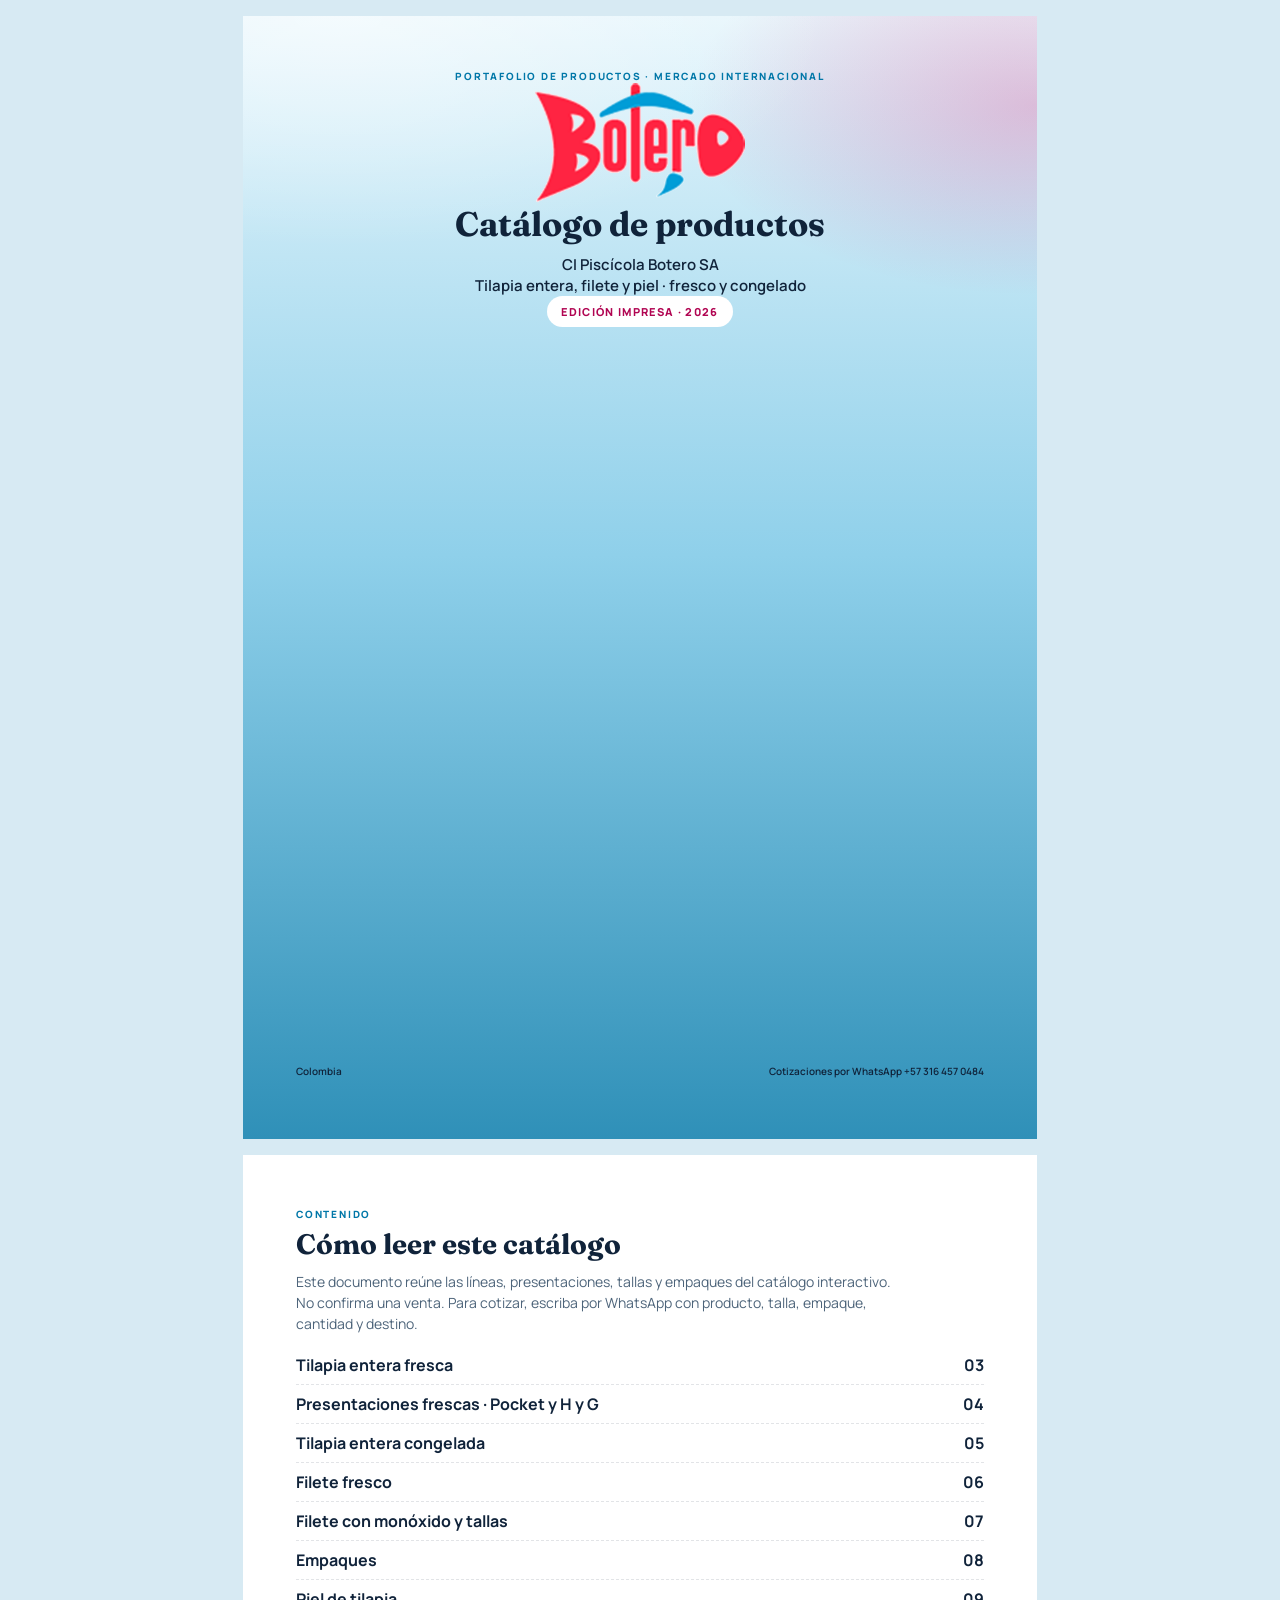
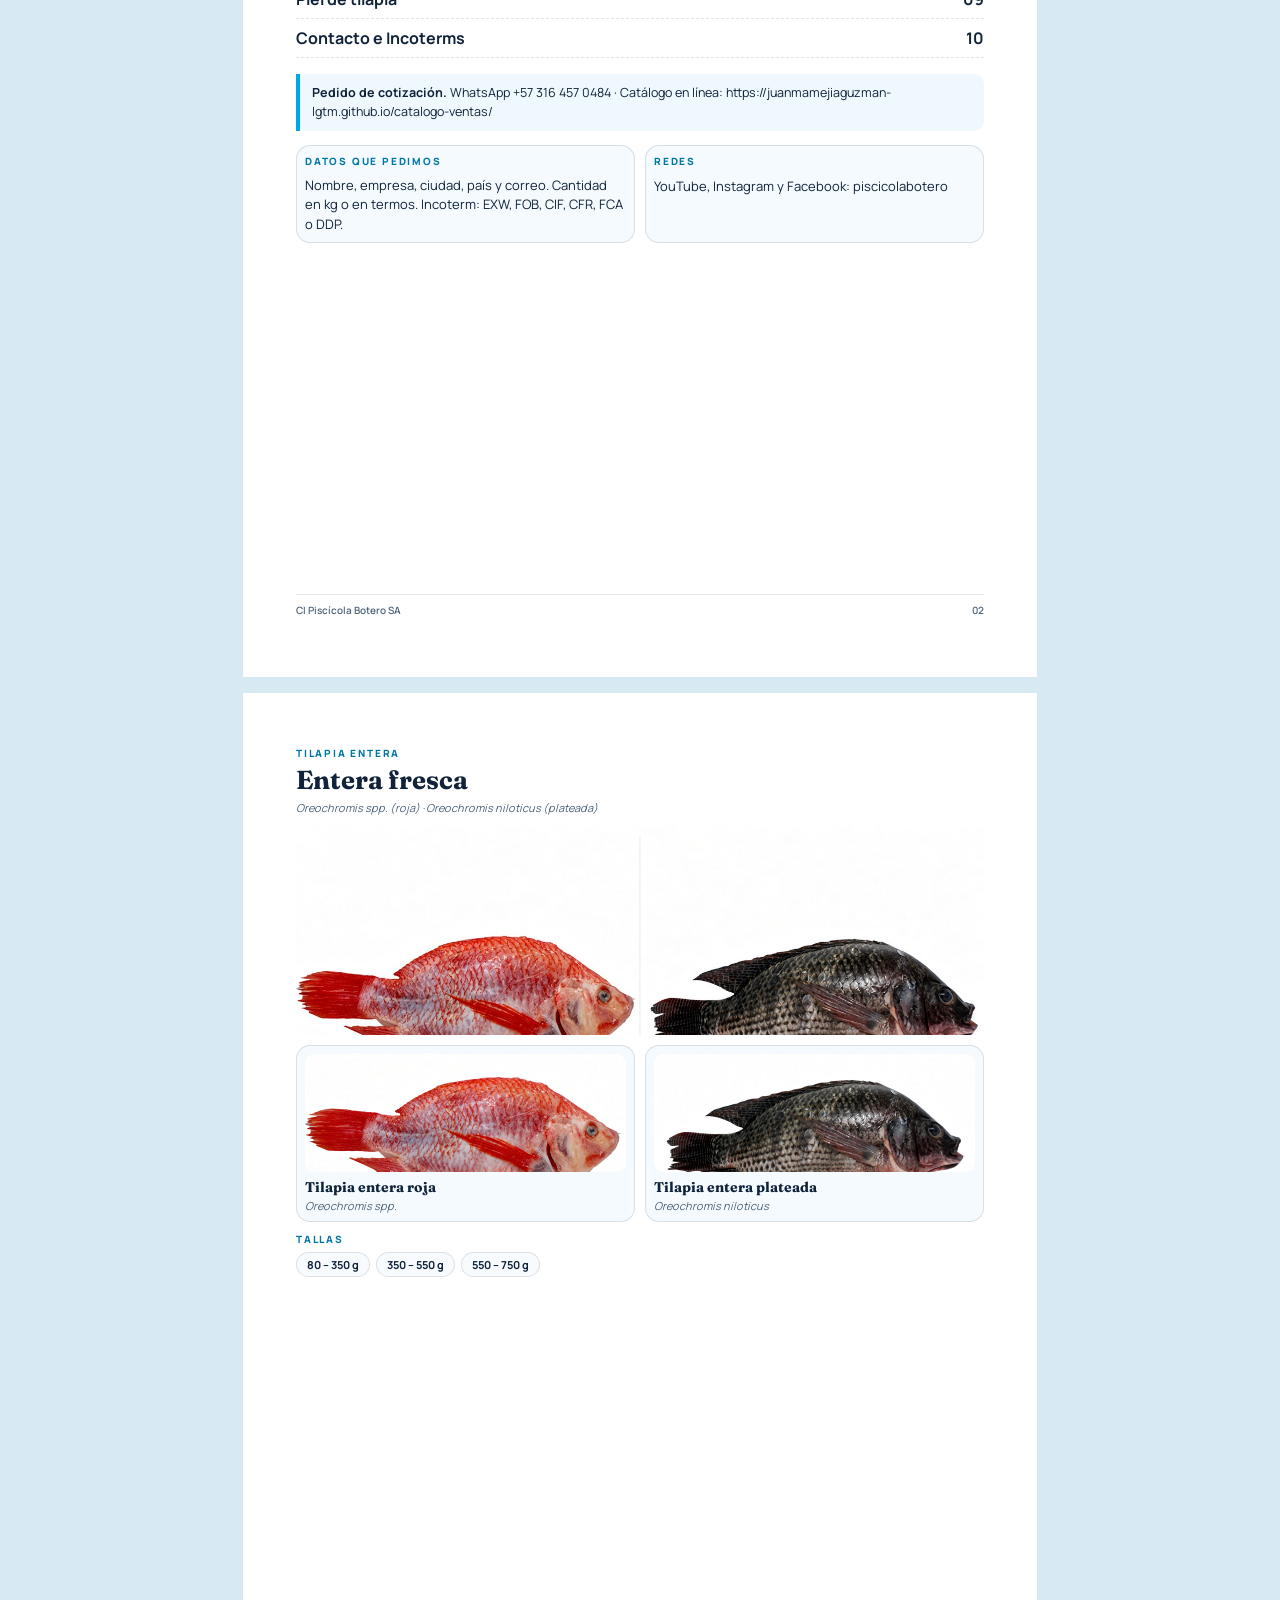
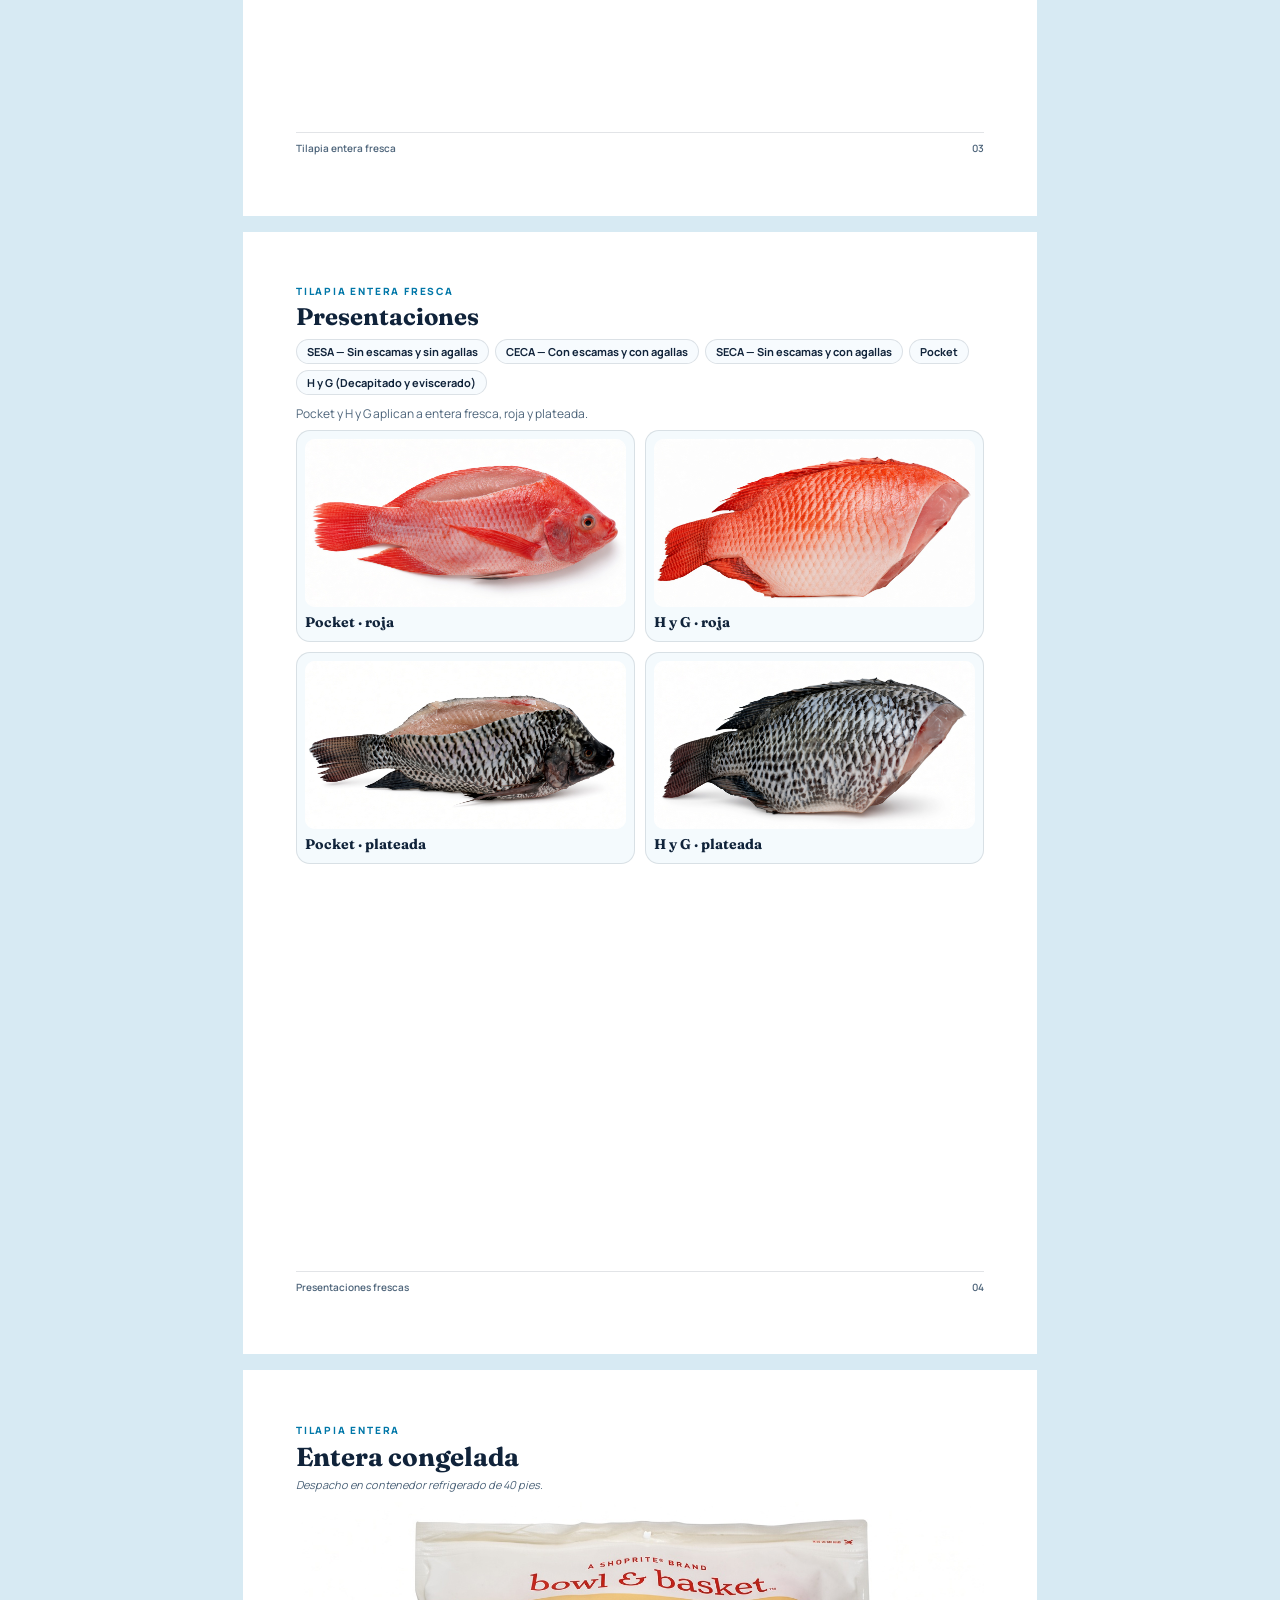
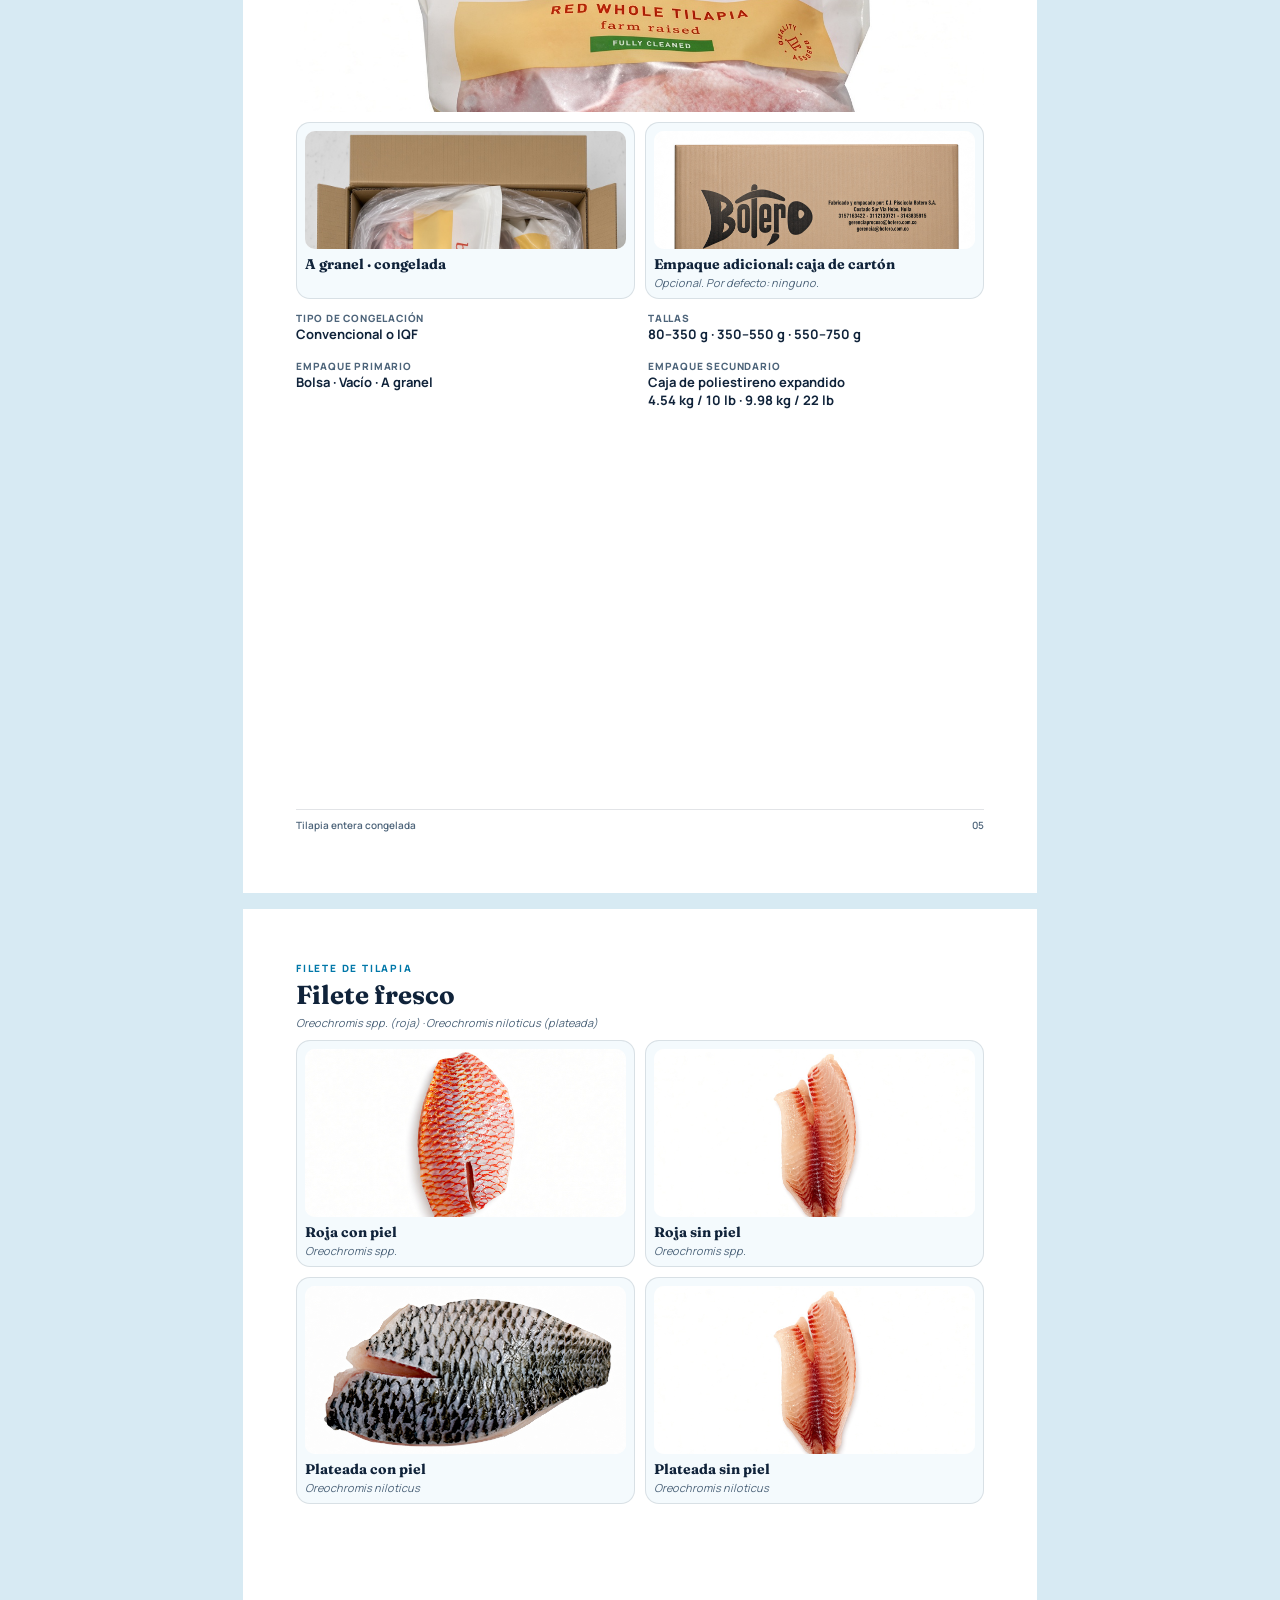
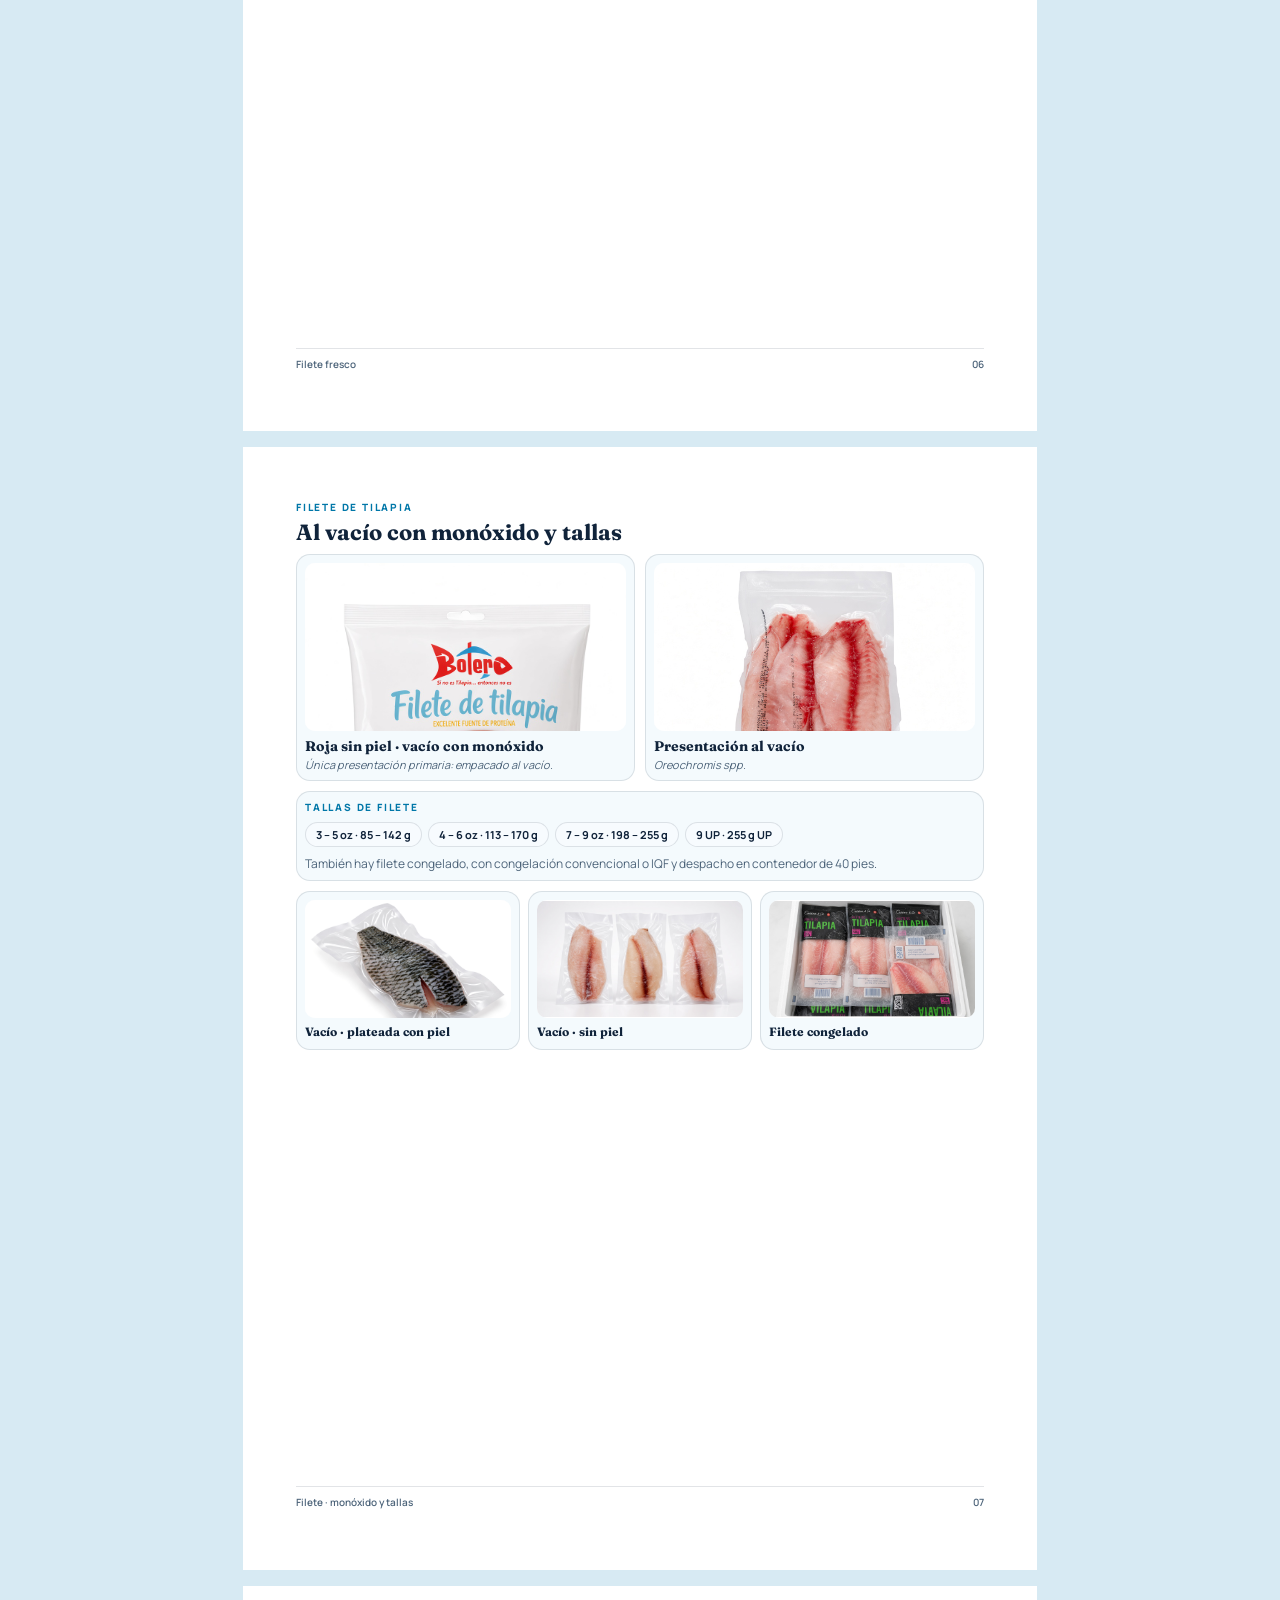
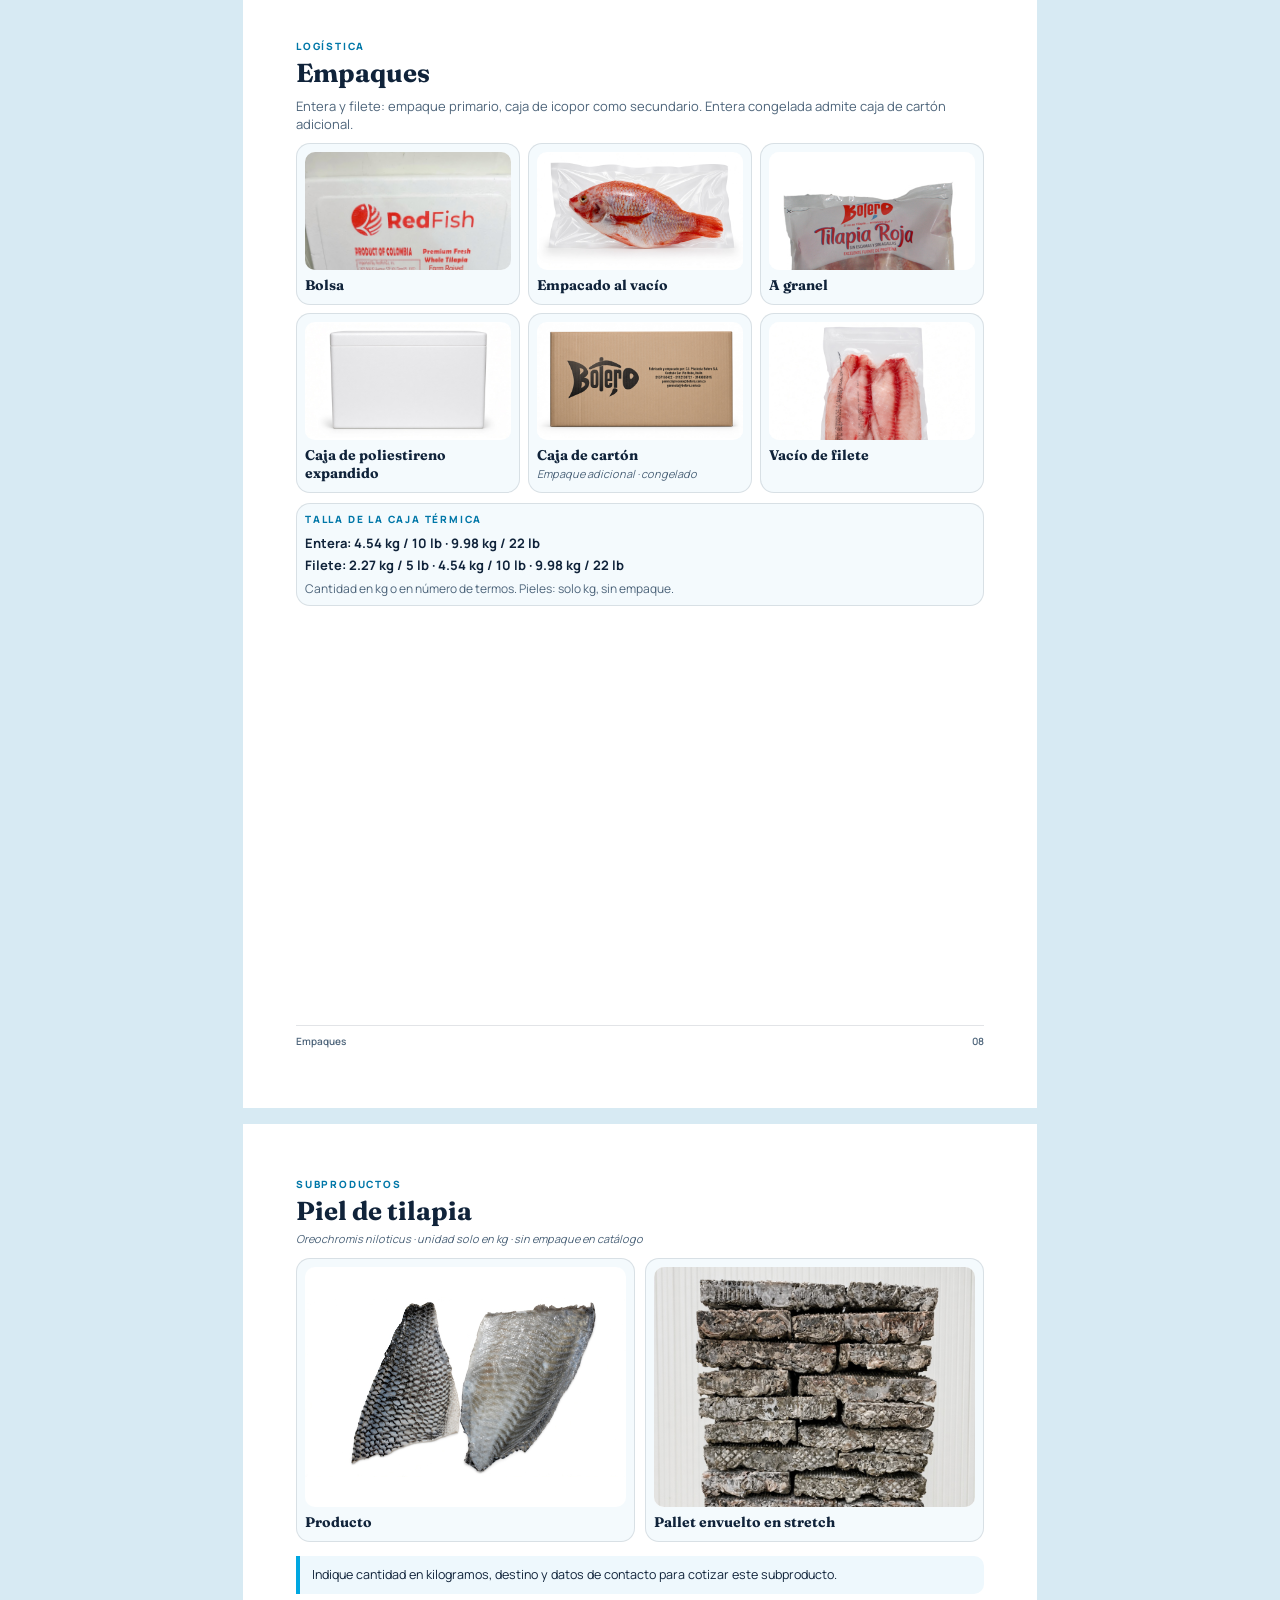
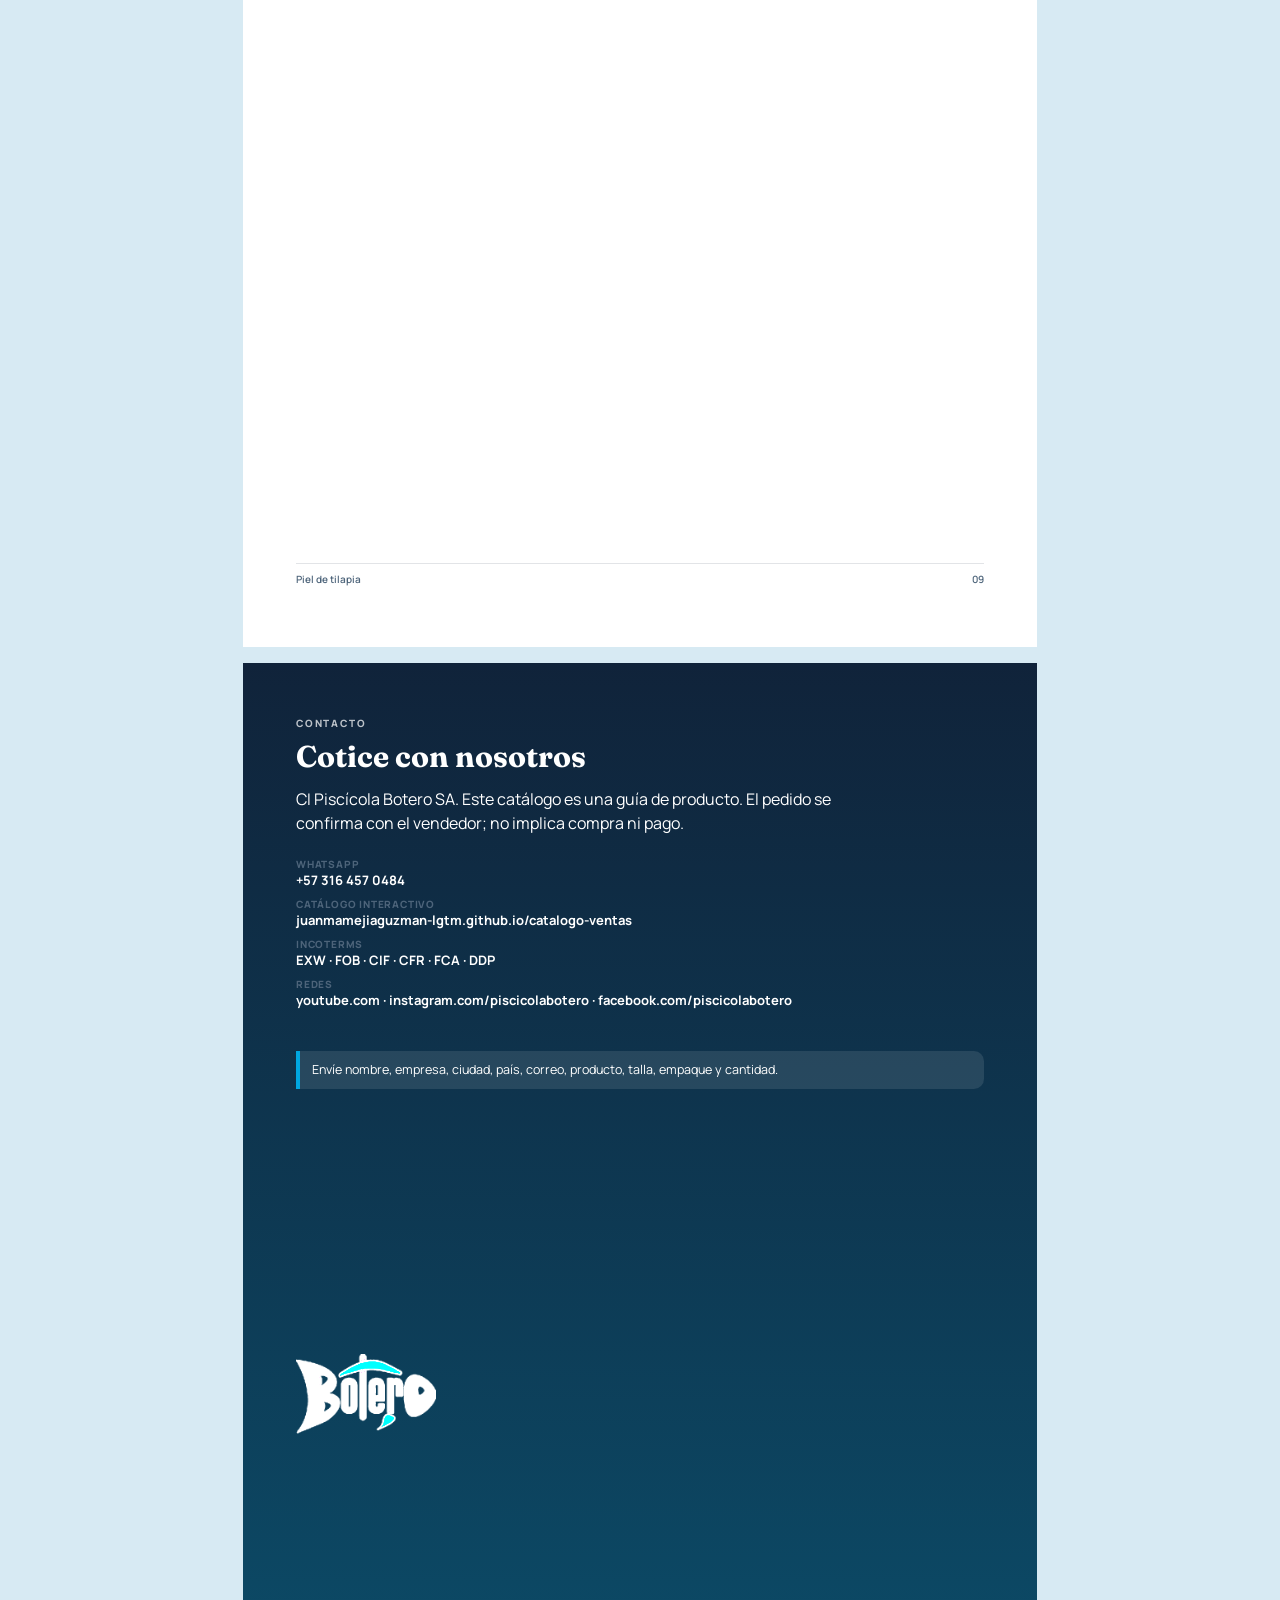
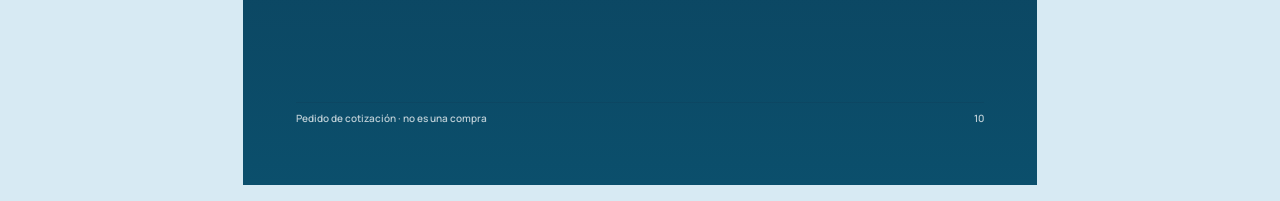
==== catalogo-impreso.html @ 685fb685 "Add a Spanish print catalog PDF with the latest product photos. Co-authored-by: Cursor <cursoragent@" ====
<!DOCTYPE html>
<html lang="es">
  <head>
    <meta charset="UTF-8" />
    <title>CI Piscícola Botero SA — Catálogo impreso</title>
    <link rel="preconnect" href="https://fonts.googleapis.com" />
    <link rel="preconnect" href="https://fonts.gstatic.com" crossorigin />
    <link
      href="https://fonts.googleapis.com/css2?family=Fraunces:opsz,wght@9..144,600;9..144,700&family=Manrope:wght@400;500;600;700;800&display=swap"
      rel="stylesheet"
    />
    <style>
      :root {
        --magenta: #e3066a;
        --magenta-deep: #b10552;
        --cyan: #00a7e1;
        --cyan-deep: #0077a8;
        --ink: #10233a;
        --muted: #4d647a;
        --paper: #f4fafd;
        --line: rgba(16, 35, 58, 0.12);
      }
      * { box-sizing: border-box; }
      html, body { margin: 0; padding: 0; background: #d7eaf3; }
      body {
        font-family: Manrope, system-ui, sans-serif;
        color: var(--ink);
      }
      h1, h2, h3, .brand {
        font-family: Fraunces, Georgia, serif;
        font-weight: 700;
        margin: 0;
      }
      p { margin: 0; }
      img { max-width: 100%; display: block; }
      .book { padding: 16px; display: flex; flex-direction: column; gap: 16px; align-items: center; }
      .page {
        width: 210mm;
        height: 297mm;
        background: #fff;
        position: relative;
        overflow: hidden;
        page-break-after: always;
        break-after: page;
      }
      .page:last-child { page-break-after: auto; break-after: auto; }
      .pad { padding: 14mm 14mm 16mm; height: 100%; display: flex; flex-direction: column; }
      .kicker {
        font-size: 10px;
        letter-spacing: 0.18em;
        text-transform: uppercase;
        font-weight: 800;
        color: var(--cyan-deep);
      }
      .muted { color: var(--muted); }
      .sci { font-style: italic; color: var(--muted); font-size: 11px; }
      .chip {
        display: inline-flex;
        align-items: center;
        border: 1px solid var(--line);
        border-radius: 999px;
        padding: 4px 10px;
        font-size: 11px;
        font-weight: 700;
        background: #f7fbfe;
      }
      .chips { display: flex; flex-wrap: wrap; gap: 6px; }
      .grid-2 { display: grid; grid-template-columns: 1fr 1fr; gap: 10px; }
      .grid-3 { display: grid; grid-template-columns: 1fr 1fr 1fr; gap: 8px; }
      .card {
        background: var(--paper);
        border: 1px solid var(--line);
        border-radius: 14px;
        padding: 8px;
      }
      .card h3 { font-size: 14px; margin: 6px 0 2px; }
      .photo {
        background: #fff;
        border-radius: 10px;
        height: 118px;
        display: grid;
        place-items: center;
        overflow: hidden;
      }
      .photo img { width: 100%; height: 100%; object-fit: contain; }
      .photo.tall { height: 168px; }
      .photo.hero { height: 210px; }
      .foot {
        margin-top: auto;
        display: flex;
        justify-content: space-between;
        align-items: center;
        padding-top: 8px;
        border-top: 1px solid var(--line);
        font-size: 10px;
        color: var(--muted);
        font-weight: 600;
      }
      .spec dt { font-size: 10px; text-transform: uppercase; letter-spacing: 0.08em; color: var(--muted); font-weight: 800; }
      .spec dd { margin: 0 0 8px; font-size: 13px; font-weight: 700; }
      .cover {
        background:
          radial-gradient(900px 420px at 12% 0%, rgba(255,255,255,.55), transparent 55%),
          radial-gradient(700px 380px at 100% 8%, rgba(227,6,106,.22), transparent 50%),
          linear-gradient(180deg, #e7f6fc 0%, #8fd0ea 48%, #2f90b8 100%);
        color: var(--ink);
      }
      .cover .pad { justify-content: space-between; }
      .cover img.logo { width: 210px; margin: 0 auto; }
      .cover h1 { font-size: 34px; line-height: 1.1; text-align: center; }
      .cover .sub { text-align: center; font-size: 15px; font-weight: 600; color: var(--ink); }
      .badge {
        align-self: center;
        background: #fff;
        color: var(--magenta-deep);
        font-weight: 800;
        letter-spacing: 0.12em;
        text-transform: uppercase;
        font-size: 11px;
        padding: 8px 14px;
        border-radius: 999px;
      }
      .toc li { display: flex; justify-content: space-between; gap: 12px; padding: 8px 0; border-bottom: 1px dashed var(--line); font-weight: 700; }
      .toc { list-style: none; padding: 0; margin: 12px 0 0; }
      .note {
        background: #eef8fd;
        border-left: 4px solid var(--cyan);
        padding: 10px 12px;
        border-radius: 0 10px 10px 0;
        font-size: 12.5px;
        line-height: 1.45;
      }
      .end {
        background: linear-gradient(180deg, #10233a 0%, #0b4f6c 100%);
        color: #fff;
      }
      .end .kicker, .end .muted, .end .sci, .end .foot { color: rgba(255,255,255,.72); }
      .end h2 { color: #fff; }
      .end a { color: #fff; }
      @page { size: A4; margin: 0; }
      @media print {
        html, body { background: #fff; }
        .book { padding: 0; gap: 0; }
        .page { box-shadow: none; }
      }
    </style>
  </head>
  <body>
    <div class="book">
      <section class="page cover">
        <div class="pad">
          <p class="kicker" style="text-align:center">Portafolio de productos · mercado internacional</p>
          <img class="logo" src="assets/logo.png" alt="Botero" />
          <div>
            <h1>Catálogo de productos</h1>
            <p class="sub" style="margin-top:10px">CI Piscícola Botero SA</p>
            <p class="sub muted">Tilapia entera, filete y piel · fresco y congelado</p>
          </div>
          <span class="badge">Edición impresa · 2026</span>
          <p class="foot" style="border:0;color:var(--ink)"><span>Colombia</span><span>Cotizaciones por WhatsApp +57 316 457 0484</span></p>
        </div>
      </section>

      <section class="page">
        <div class="pad">
          <p class="kicker">Contenido</p>
          <h2 style="font-size:28px;margin:6px 0 10px">Cómo leer este catálogo</h2>
          <p class="muted" style="font-size:14px;line-height:1.5;max-width:160mm">
            Este documento reúne las líneas, presentaciones, tallas y empaques del catálogo interactivo.
            No confirma una venta. Para cotizar, escriba por WhatsApp con producto, talla, empaque, cantidad y destino.
          </p>
          <ol class="toc">
            <li><span>Tilapia entera fresca</span><span>03</span></li>
            <li><span>Presentaciones frescas · Pocket y H y G</span><span>04</span></li>
            <li><span>Tilapia entera congelada</span><span>05</span></li>
            <li><span>Filete fresco</span><span>06</span></li>
            <li><span>Filete con monóxido y tallas</span><span>07</span></li>
            <li><span>Empaques</span><span>08</span></li>
            <li><span>Piel de tilapia</span><span>09</span></li>
            <li><span>Contacto e Incoterms</span><span>10</span></li>
          </ol>
          <div class="note" style="margin-top:16px">
            <strong>Pedido de cotización.</strong> WhatsApp +57 316 457 0484 ·
            Catálogo en línea: https://juanmamejiaguzman-lgtm.github.io/catalogo-ventas/
          </div>
          <div class="grid-2" style="margin-top:14px">
            <div class="card">
              <p class="kicker">Datos que pedimos</p>
              <p style="margin-top:8px;font-size:13px;line-height:1.5">Nombre, empresa, ciudad, país y correo. Cantidad en kg o en termos. Incoterm: EXW, FOB, CIF, CFR, FCA o DDP.</p>
            </div>
            <div class="card">
              <p class="kicker">Redes</p>
              <p style="margin-top:8px;font-size:13px;line-height:1.6">YouTube, Instagram y Facebook: piscicolabotero</p>
            </div>
          </div>
          <p class="foot"><span>CI Piscícola Botero SA</span><span>02</span></p>
        </div>
      </section>

      <section class="page">
        <div class="pad">
          <p class="kicker">Tilapia entera</p>
          <h2 style="font-size:26px;margin:4px 0 4px">Entera fresca</h2>
          <p class="sci">Oreochromis spp. (roja) · Oreochromis niloticus (plateada)</p>
          <div class="photo hero" style="margin:10px 0">
            <img src="assets/products/entera-fresco.jpg" alt="Tilapia entera fresca roja y plateada" />
          </div>
          <div class="grid-2">
            <article class="card">
              <div class="photo"><img src="assets/products/entera-roja.jpg" alt="Tilapia entera roja" /></div>
              <h3>Tilapia entera roja</h3>
              <p class="sci">Oreochromis spp.</p>
            </article>
            <article class="card">
              <div class="photo"><img src="assets/products/entera-plateada.jpg" alt="Tilapia entera plateada" /></div>
              <h3>Tilapia entera plateada</h3>
              <p class="sci">Oreochromis niloticus</p>
            </article>
          </div>
          <div style="margin-top:10px">
            <p class="kicker">Tallas</p>
            <div class="chips" style="margin-top:6px">
              <span class="chip">80 – 350 g</span>
              <span class="chip">350 – 550 g</span>
              <span class="chip">550 – 750 g</span>
            </div>
          </div>
          <p class="foot"><span>Tilapia entera fresca</span><span>03</span></p>
        </div>
      </section>

      <section class="page">
        <div class="pad">
          <p class="kicker">Tilapia entera fresca</p>
          <h2 style="font-size:24px;margin:4px 0 8px">Presentaciones</h2>
          <div class="chips" style="margin-bottom:10px">
            <span class="chip">SESA — Sin escamas y sin agallas</span>
            <span class="chip">CECA — Con escamas y con agallas</span>
            <span class="chip">SECA — Sin escamas y con agallas</span>
            <span class="chip">Pocket</span>
            <span class="chip">H y G (Decapitado y eviscerado)</span>
          </div>
          <p class="muted" style="font-size:12px;margin-bottom:8px">Pocket y H y G aplican a entera fresca, roja y plateada.</p>
          <div class="grid-2">
            <article class="card">
              <div class="photo tall"><img src="assets/products/entera-roja-fresco-pocket.jpg" alt="Pocket tilapia roja" /></div>
              <h3>Pocket · roja</h3>
            </article>
            <article class="card">
              <div class="photo tall"><img src="assets/products/entera-roja-fresco-posta.jpg" alt="H y G tilapia roja" /></div>
              <h3>H y G · roja</h3>
            </article>
            <article class="card">
              <div class="photo tall"><img src="assets/products/entera-plateada-fresco-pocket.jpg" alt="Pocket tilapia plateada" /></div>
              <h3>Pocket · plateada</h3>
            </article>
            <article class="card">
              <div class="photo tall"><img src="assets/products/entera-plateada-fresco-posta.jpg" alt="H y G tilapia plateada" /></div>
              <h3>H y G · plateada</h3>
            </article>
          </div>
          <p class="foot"><span>Presentaciones frescas</span><span>04</span></p>
        </div>
      </section>

      <section class="page">
        <div class="pad">
          <p class="kicker">Tilapia entera</p>
          <h2 style="font-size:26px;margin:4px 0 4px">Entera congelada</h2>
          <p class="sci">Despacho en contenedor refrigerado de 40 pies.</p>
          <div class="photo hero" style="margin:10px 0">
            <img src="assets/products/entera-congelado.jpg" alt="Tilapia entera congelada" />
          </div>
          <div class="grid-2">
            <article class="card">
              <div class="photo"><img src="assets/packs/granel-roja.jpg" alt="Granel congelado" /></div>
              <h3>A granel · congelada</h3>
            </article>
            <article class="card">
              <div class="photo"><img src="assets/packs/cajaCarton.jpg" alt="Caja de cartón" /></div>
              <h3>Empaque adicional: caja de cartón</h3>
              <p class="sci">Opcional. Por defecto: ninguno.</p>
            </article>
          </div>
          <dl class="spec" style="margin-top:12px;display:grid;grid-template-columns:1fr 1fr;gap:8px 16px">
            <div><dt>Tipo de congelación</dt><dd>Convencional o IQF</dd></div>
            <div><dt>Tallas</dt><dd>80–350 g · 350–550 g · 550–750 g</dd></div>
            <div><dt>Empaque primario</dt><dd>Bolsa · Vacío · A granel</dd></div>
            <div><dt>Empaque secundario</dt><dd>Caja de poliestireno expandido<br />4.54 kg / 10 lb · 9.98 kg / 22 lb</dd></div>
          </dl>
          <p class="foot"><span>Tilapia entera congelada</span><span>05</span></p>
        </div>
      </section>

      <section class="page">
        <div class="pad">
          <p class="kicker">Filete de tilapia</p>
          <h2 style="font-size:26px;margin:4px 0 4px">Filete fresco</h2>
          <p class="sci">Oreochromis spp. (roja) · Oreochromis niloticus (plateada)</p>
          <div class="grid-2" style="margin-top:10px">
            <article class="card">
              <div class="photo tall"><img src="assets/products/filete-roja-piel.jpg" alt="Filete roja con piel" /></div>
              <h3>Roja con piel</h3>
              <p class="sci">Oreochromis spp.</p>
            </article>
            <article class="card">
              <div class="photo tall"><img src="assets/products/filete-sin-piel.jpg" alt="Filete sin piel" /></div>
              <h3>Roja sin piel</h3>
              <p class="sci">Oreochromis spp.</p>
            </article>
            <article class="card">
              <div class="photo tall"><img src="assets/products/filete-plateada-piel.jpg" alt="Filete plateada con piel" /></div>
              <h3>Plateada con piel</h3>
              <p class="sci">Oreochromis niloticus</p>
            </article>
            <article class="card">
              <div class="photo tall"><img src="assets/products/filete-sin-piel.jpg" alt="Filete plateada sin piel" /></div>
              <h3>Plateada sin piel</h3>
              <p class="sci">Oreochromis niloticus</p>
            </article>
          </div>
          <p class="foot"><span>Filete fresco</span><span>06</span></p>
        </div>
      </section>

      <section class="page">
        <div class="pad">
          <p class="kicker">Filete de tilapia</p>
          <h2 style="font-size:22px;margin:4px 0 8px">Al vacío con monóxido y tallas</h2>
          <div class="grid-2">
            <article class="card">
              <div class="photo tall"><img src="assets/products/filete-roja-monoxido.jpg" alt="Bolsa Botero filete con monóxido" /></div>
              <h3>Roja sin piel · vacío con monóxido</h3>
              <p class="sci">Única presentación primaria: empacado al vacío.</p>
            </article>
            <article class="card">
              <div class="photo tall"><img src="assets/products/vacio-filete-roja-monoxido.jpg" alt="Filete con monóxido al vacío" /></div>
              <h3>Presentación al vacío</h3>
              <p class="sci">Oreochromis spp.</p>
            </article>
          </div>
          <div class="card" style="margin-top:10px">
            <p class="kicker">Tallas de filete</p>
            <div class="chips" style="margin-top:8px">
              <span class="chip">3 – 5 oz · 85 – 142 g</span>
              <span class="chip">4 – 6 oz · 113 – 170 g</span>
              <span class="chip">7 – 9 oz · 198 – 255 g</span>
              <span class="chip">9 UP · 255 g UP</span>
            </div>
            <p class="muted" style="margin-top:8px;font-size:12px">También hay filete congelado, con congelación convencional o IQF y despacho en contenedor de 40 pies.</p>
          </div>
          <div class="grid-3" style="margin-top:10px">
            <article class="card">
              <div class="photo"><img src="assets/packs/vacio-filete-plateada-piel.jpg" alt="Vacío plateada con piel" /></div>
              <h3 style="font-size:12px">Vacío · plateada con piel</h3>
            </article>
            <article class="card">
              <div class="photo"><img src="assets/packs/vacio-filete-sin-piel.jpg" alt="Vacío sin piel" /></div>
              <h3 style="font-size:12px">Vacío · sin piel</h3>
            </article>
            <article class="card">
              <div class="photo"><img src="assets/products/filete-congelado.jpg" alt="Filete congelado" /></div>
              <h3 style="font-size:12px">Filete congelado</h3>
            </article>
          </div>
          <p class="foot"><span>Filete · monóxido y tallas</span><span>07</span></p>
        </div>
      </section>

      <section class="page">
        <div class="pad">
          <p class="kicker">Logística</p>
          <h2 style="font-size:26px;margin:4px 0 8px">Empaques</h2>
          <p class="muted" style="font-size:13px;margin-bottom:10px">Entera y filete: empaque primario, caja de icopor como secundario. Entera congelada admite caja de cartón adicional.</p>
          <div class="grid-3">
            <article class="card">
              <div class="photo"><img src="assets/packs/bolsa-roja-fresco.jpg" alt="Bolsa" /></div>
              <h3>Bolsa</h3>
            </article>
            <article class="card">
              <div class="photo"><img src="assets/packs/vacio-roja-fresco.jpg" alt="Vacío entera" /></div>
              <h3>Empacado al vacío</h3>
            </article>
            <article class="card">
              <div class="photo"><img src="assets/packs/granel-roja-fresco.jpg" alt="Granel fresco" /></div>
              <h3>A granel</h3>
            </article>
            <article class="card">
              <div class="photo"><img src="assets/packs/termoIcopor.jpg" alt="Caja de icopor" /></div>
              <h3>Caja de poliestireno expandido</h3>
            </article>
            <article class="card">
              <div class="photo"><img src="assets/packs/cajaCarton.jpg" alt="Caja de cartón" /></div>
              <h3>Caja de cartón</h3>
              <p class="sci">Empaque adicional · congelado</p>
            </article>
            <article class="card">
              <div class="photo"><img src="assets/packs/vacio-filete-roja-monoxido.jpg" alt="Vacío filete" /></div>
              <h3>Vacío de filete</h3>
            </article>
          </div>
          <div class="card" style="margin-top:10px">
            <p class="kicker">Talla de la caja térmica</p>
            <p style="margin-top:8px;font-size:13px;font-weight:700">Entera: 4.54 kg / 10 lb · 9.98 kg / 22 lb</p>
            <p style="margin-top:4px;font-size:13px;font-weight:700">Filete: 2.27 kg / 5 lb · 4.54 kg / 10 lb · 9.98 kg / 22 lb</p>
            <p class="muted" style="margin-top:6px;font-size:12px">Cantidad en kg o en número de termos. Pieles: solo kg, sin empaque.</p>
          </div>
          <p class="foot"><span>Empaques</span><span>08</span></p>
        </div>
      </section>

      <section class="page">
        <div class="pad">
          <p class="kicker">Subproductos</p>
          <h2 style="font-size:26px;margin:4px 0 4px">Piel de tilapia</h2>
          <p class="sci">Oreochromis niloticus · unidad solo en kg · sin empaque en catálogo</p>
          <div class="grid-2" style="margin-top:12px">
            <article class="card">
              <div class="photo" style="height:240px"><img src="assets/products/pieles.jpg" alt="Piel de tilapia" /></div>
              <h3>Producto</h3>
            </article>
            <article class="card">
              <div class="photo" style="height:240px"><img src="assets/products/pieles-pallet.jpg" alt="Pallet de pieles" /></div>
              <h3>Pallet envuelto en stretch</h3>
            </article>
          </div>
          <div class="note" style="margin-top:14px">Indique cantidad en kilogramos, destino y datos de contacto para cotizar este subproducto.</div>
          <p class="foot"><span>Piel de tilapia</span><span>09</span></p>
        </div>
      </section>

      <section class="page end">
        <div class="pad">
          <p class="kicker">Contacto</p>
          <h2 style="font-size:30px;margin:8px 0 12px">Cotice con nosotros</h2>
          <p style="font-size:16px;line-height:1.5;max-width:160mm">CI Piscícola Botero SA. Este catálogo es una guía de producto. El pedido se confirma con el vendedor; no implica compra ni pago.</p>
          <dl class="spec" style="margin-top:22px">
            <dt>WhatsApp</dt><dd>+57 316 457 0484</dd>
            <dt>Catálogo interactivo</dt><dd>juanmamejiaguzman-lgtm.github.io/catalogo-ventas</dd>
            <dt>Incoterms</dt><dd>EXW · FOB · CIF · CFR · FCA · DDP</dd>
            <dt>Redes</dt><dd>youtube.com · instagram.com/piscicolabotero · facebook.com/piscicolabotero</dd>
          </dl>
          <div class="note" style="margin-top:18px;background:rgba(255,255,255,.1);border-left-color:#00a7e1;color:#fff">
            Envíe nombre, empresa, ciudad, país, correo, producto, talla, empaque y cantidad.
          </div>
          <img src="assets/logo.png" alt="" style="width:140px;margin-top:auto;filter:brightness(10)" />
          <p class="foot"><span>Pedido de cotización · no es una compra</span><span>10</span></p>
        </div>
      </section>
    </div>
  </body>
</html>
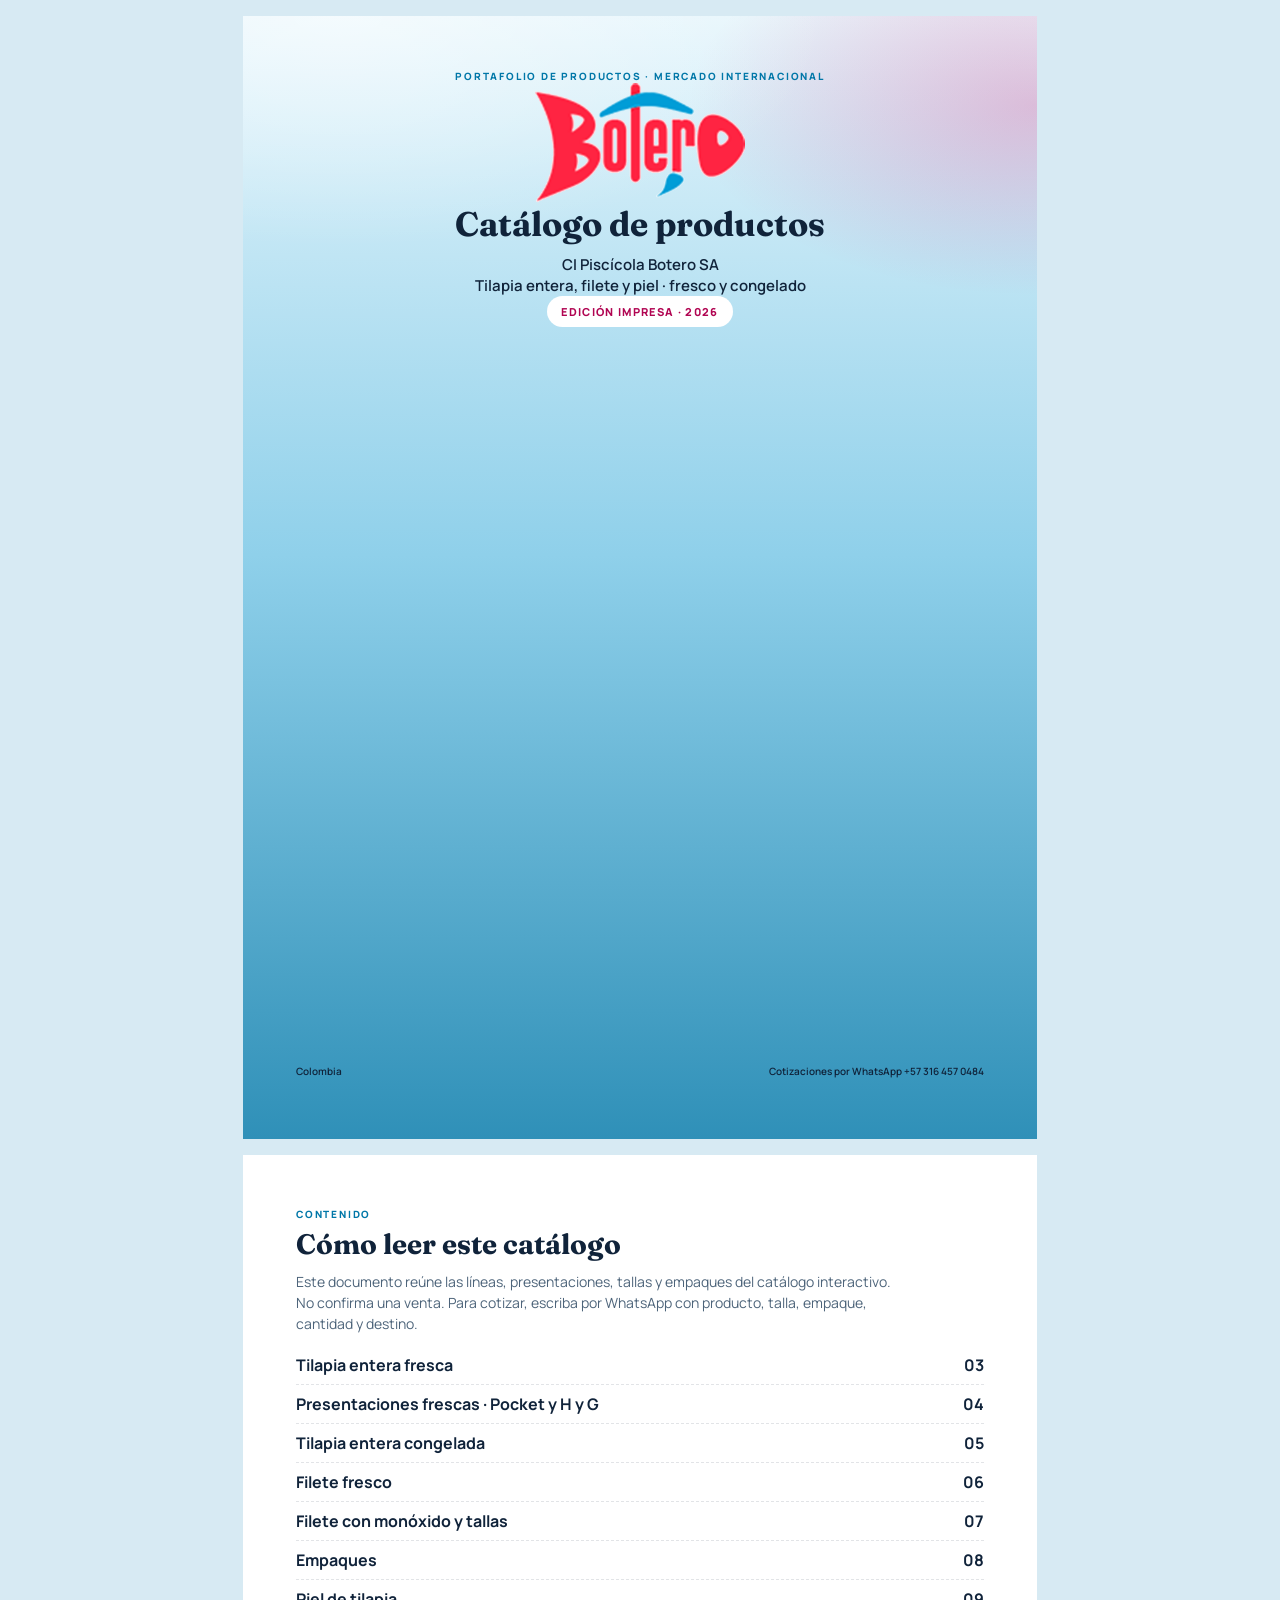
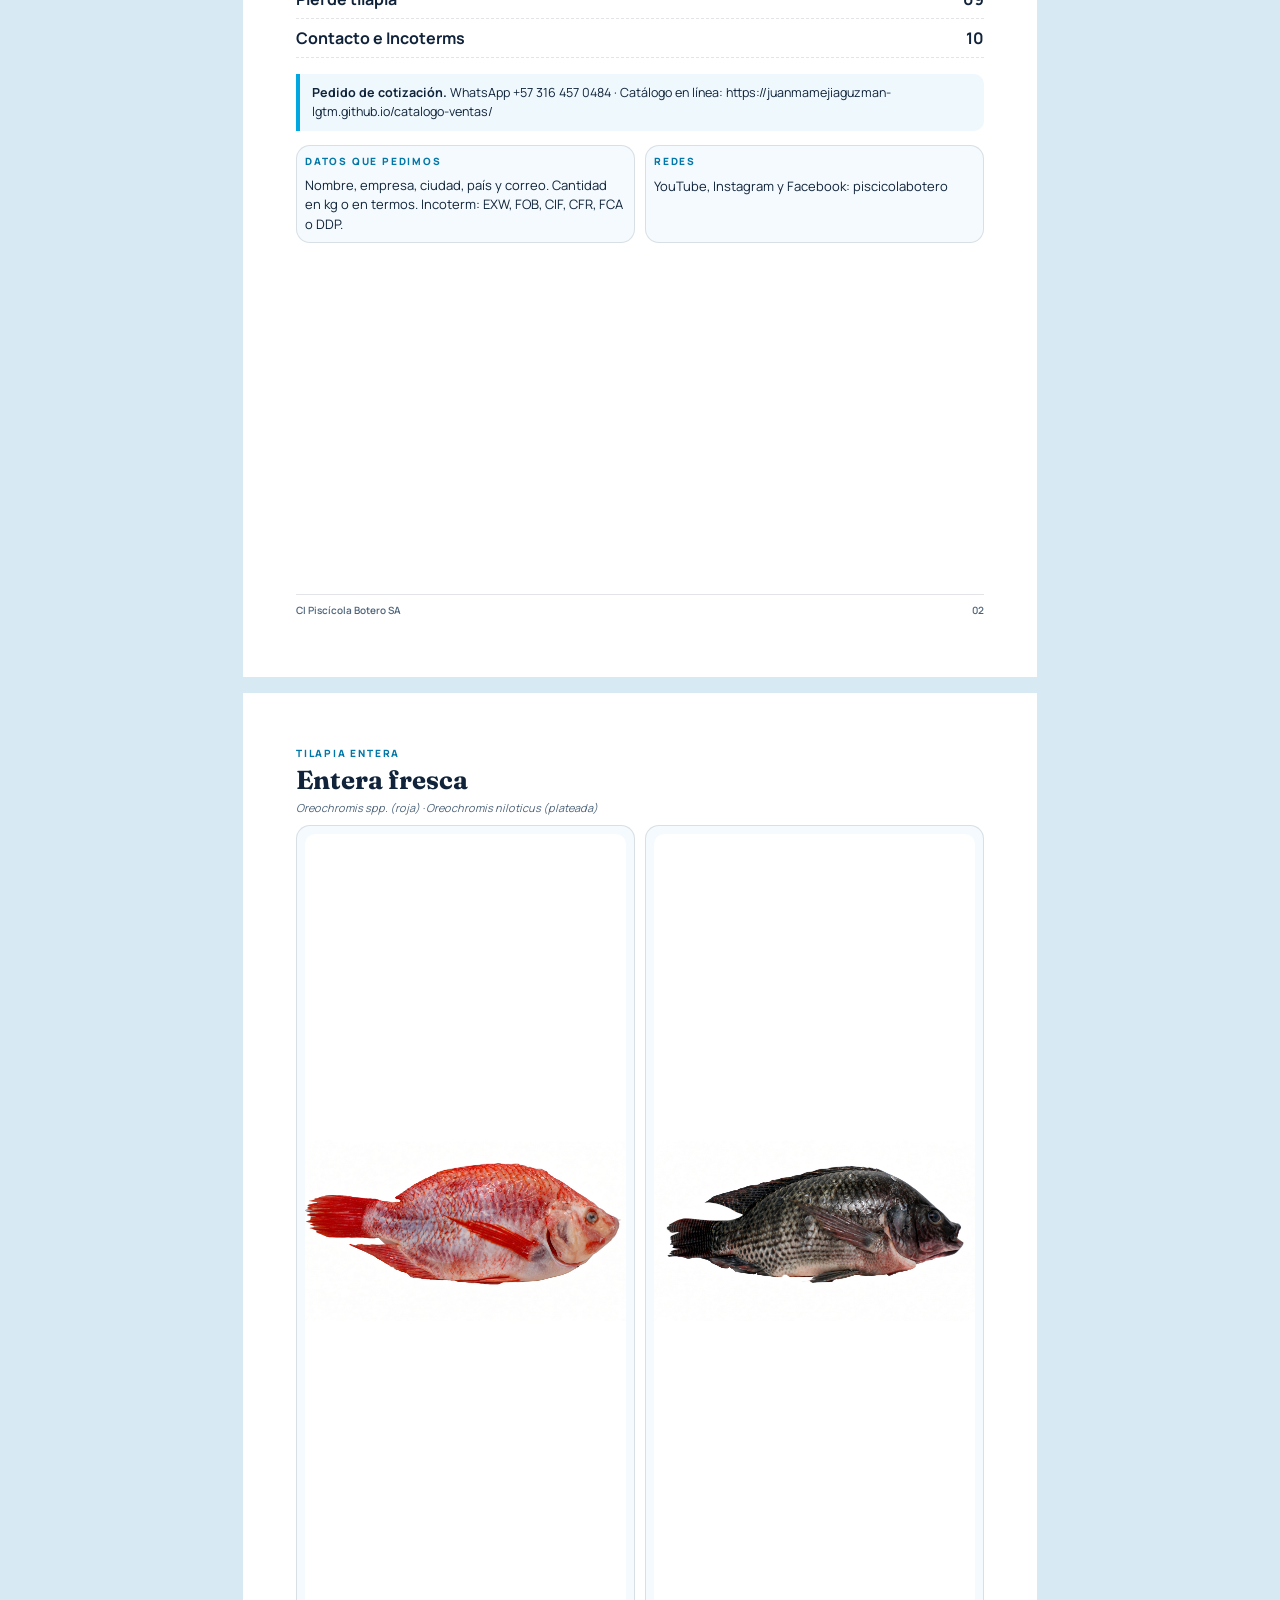
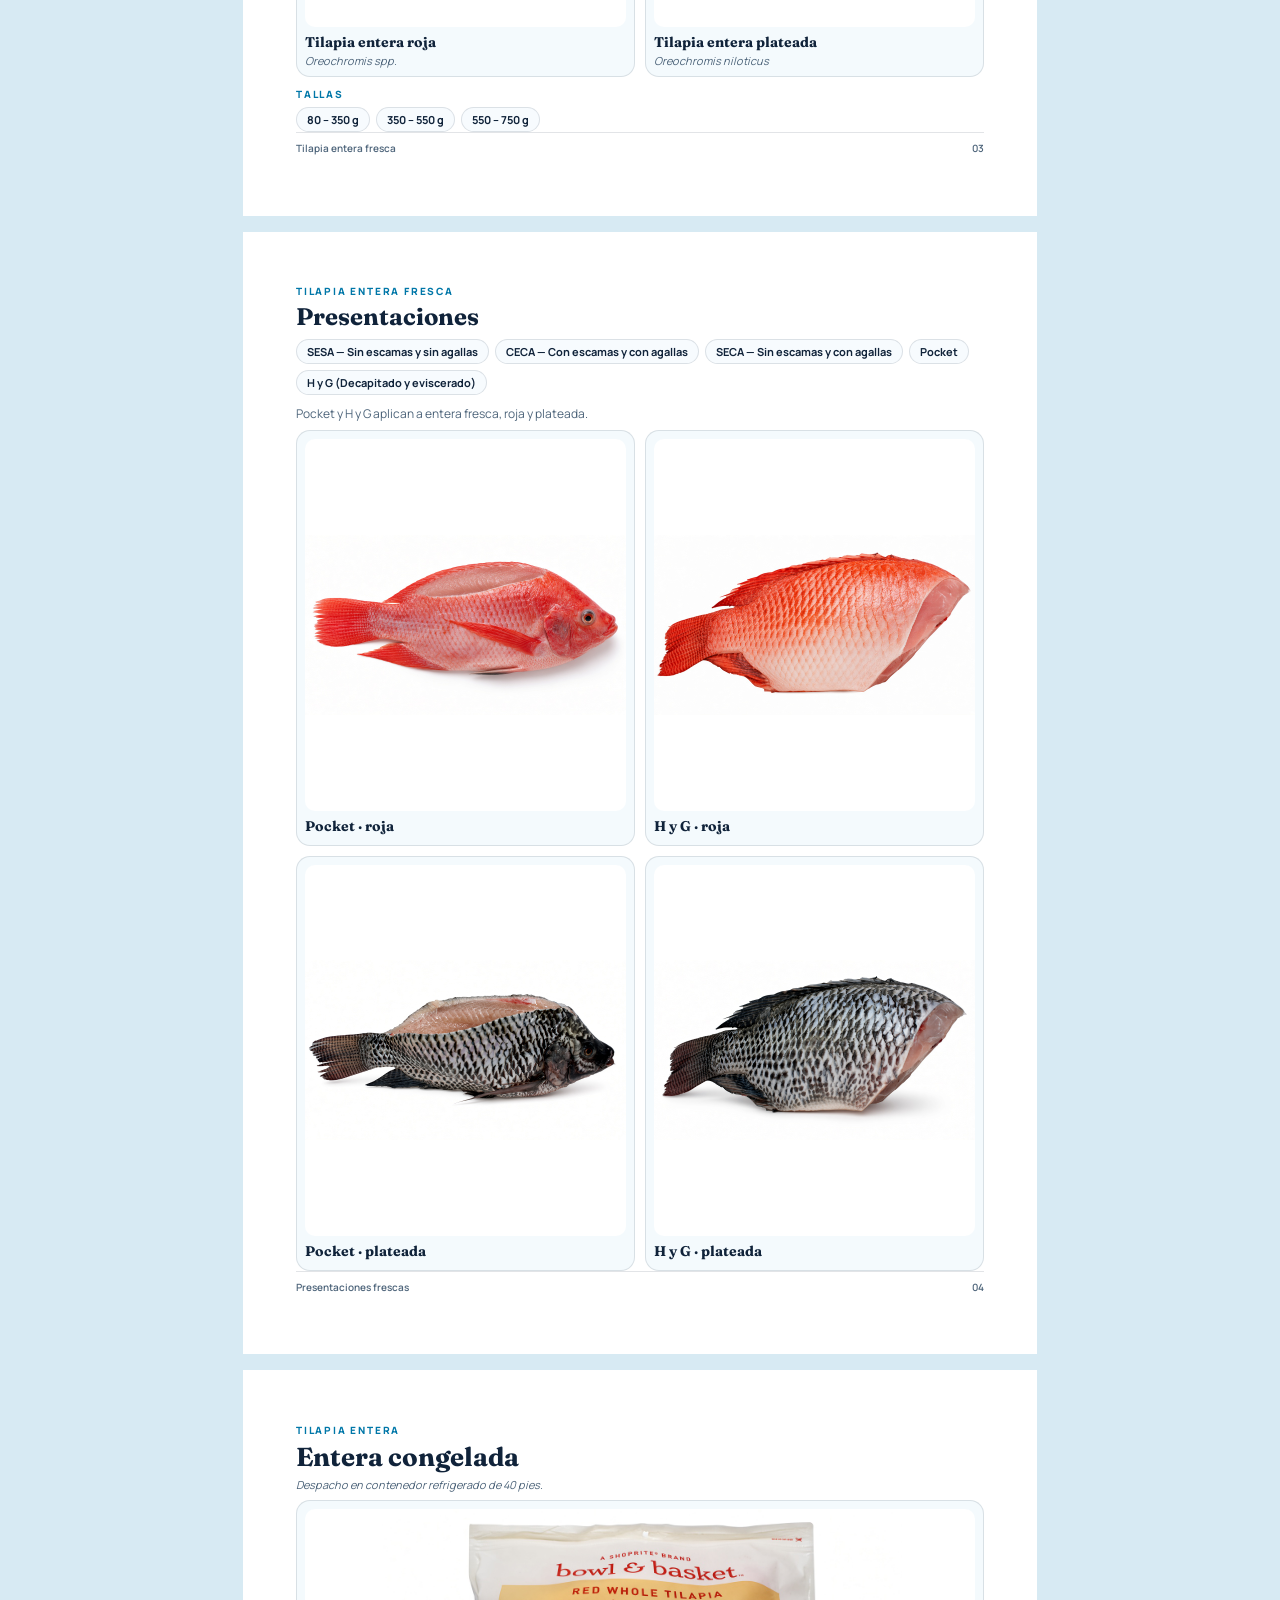
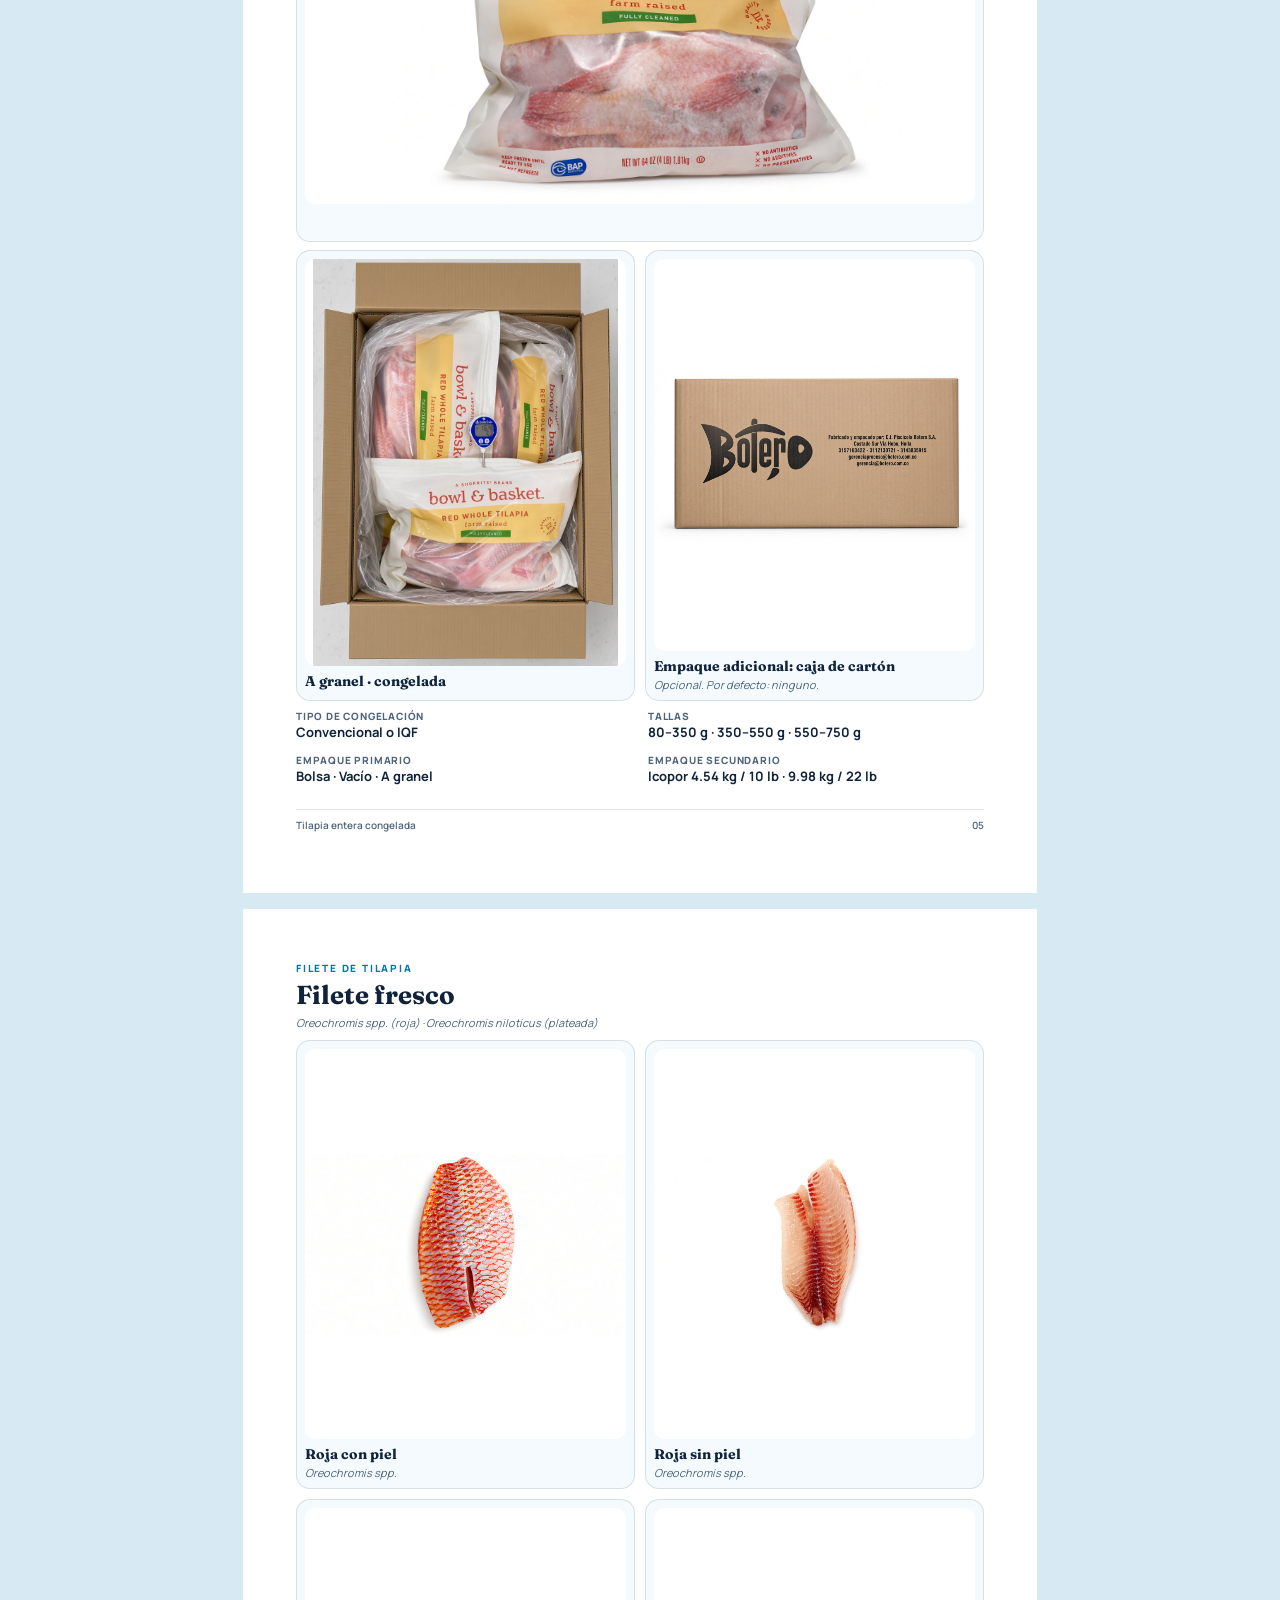
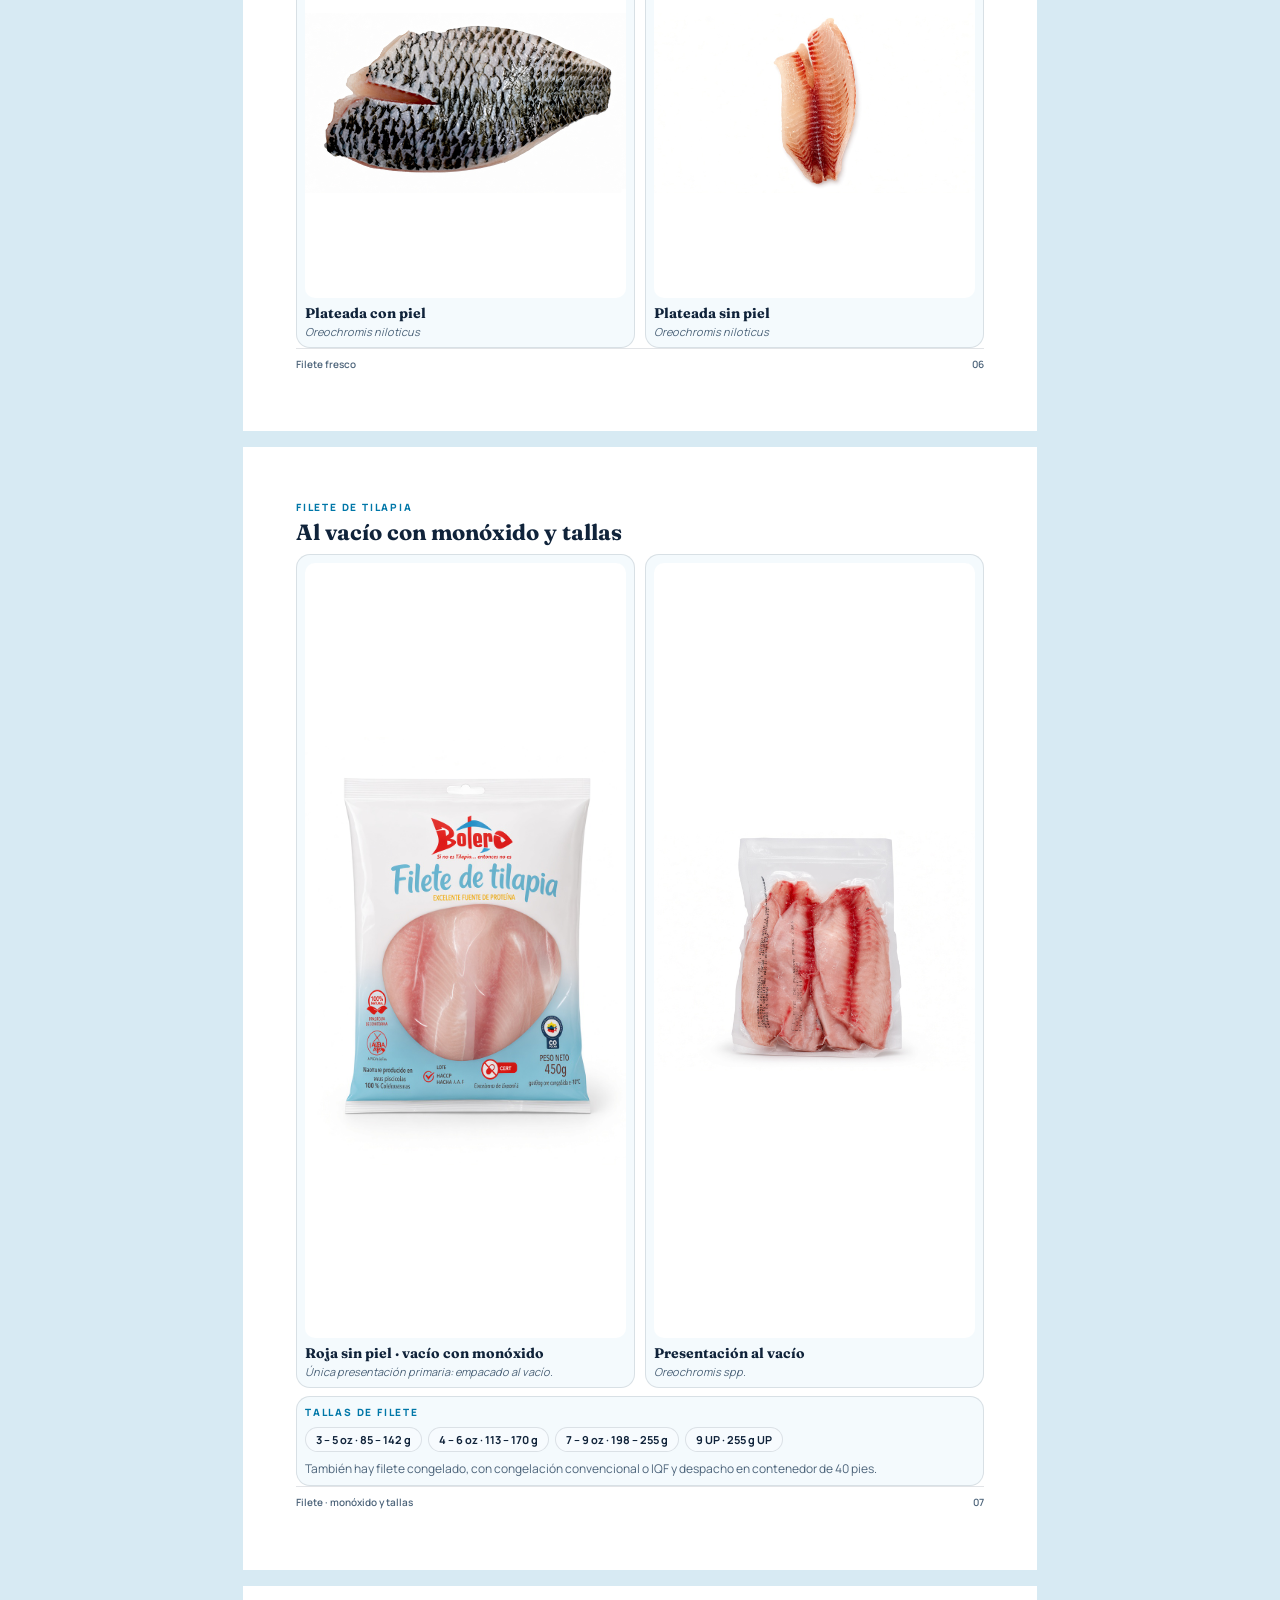
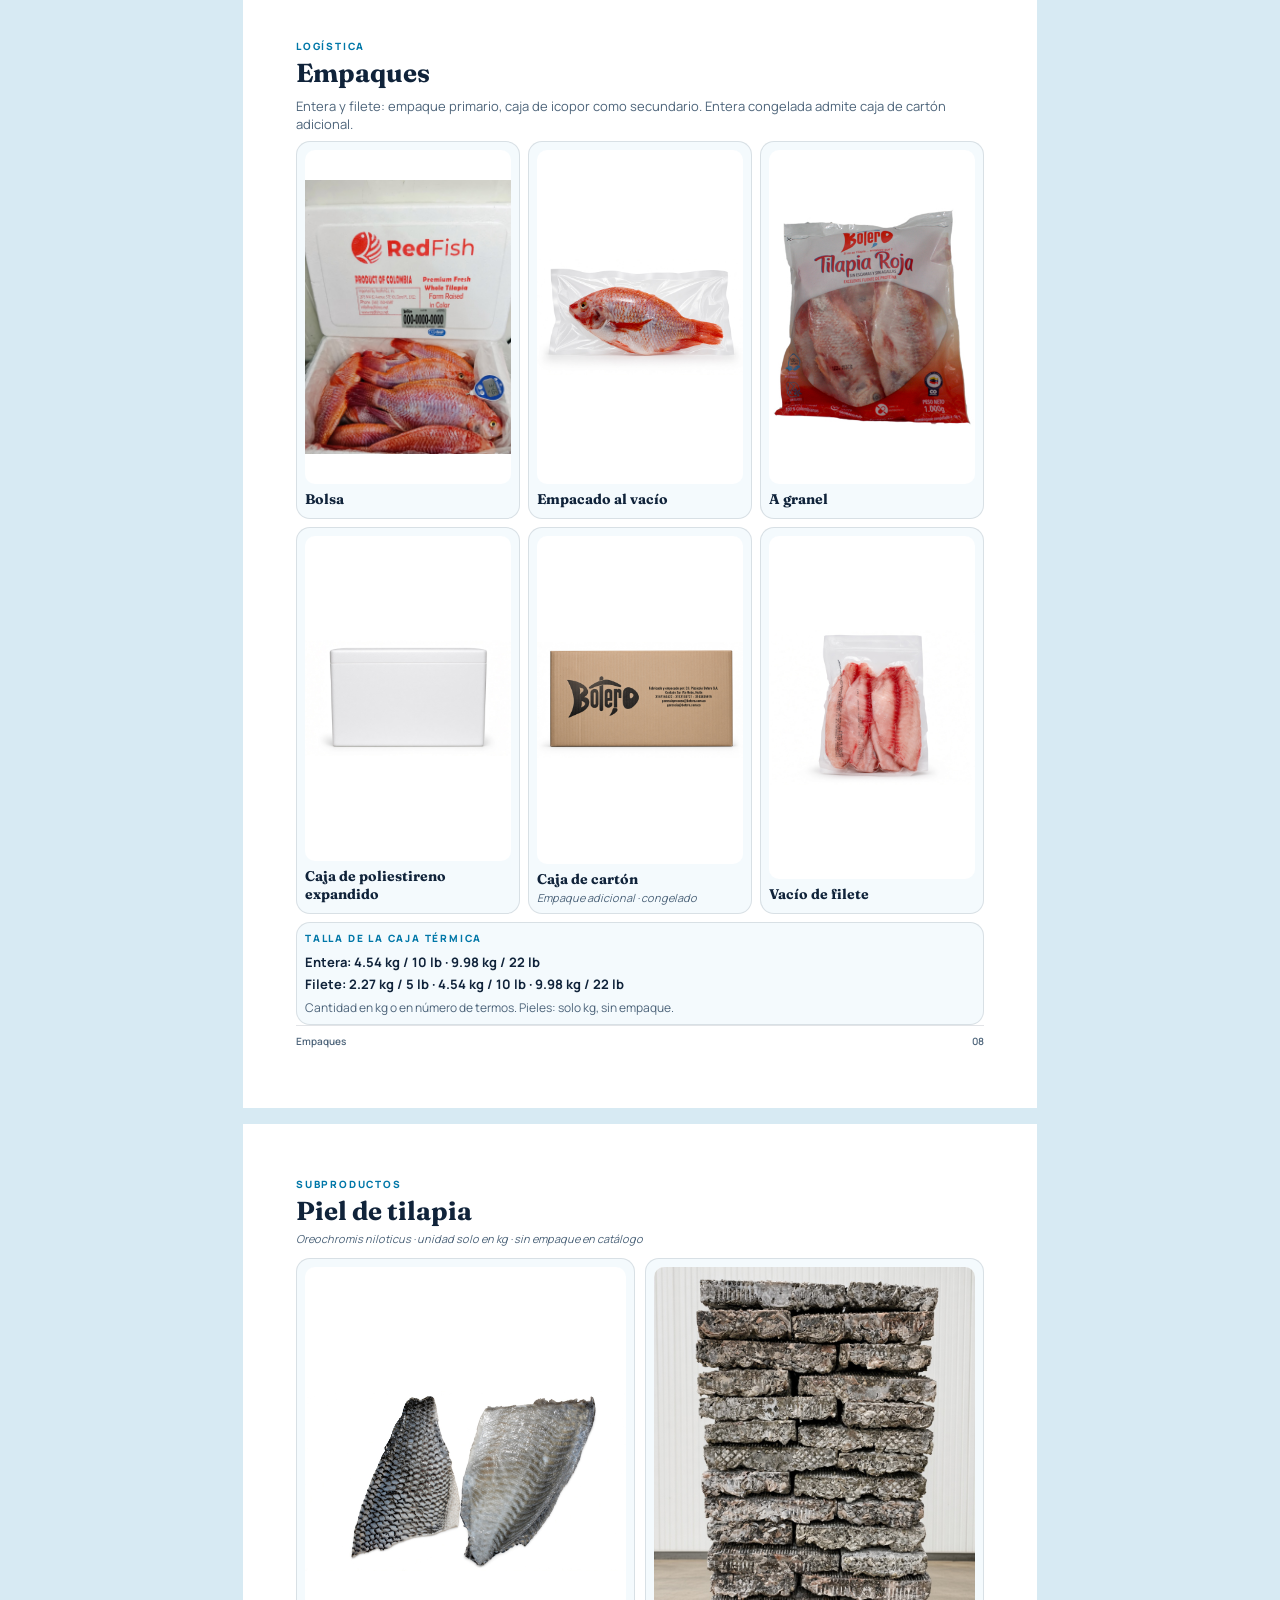
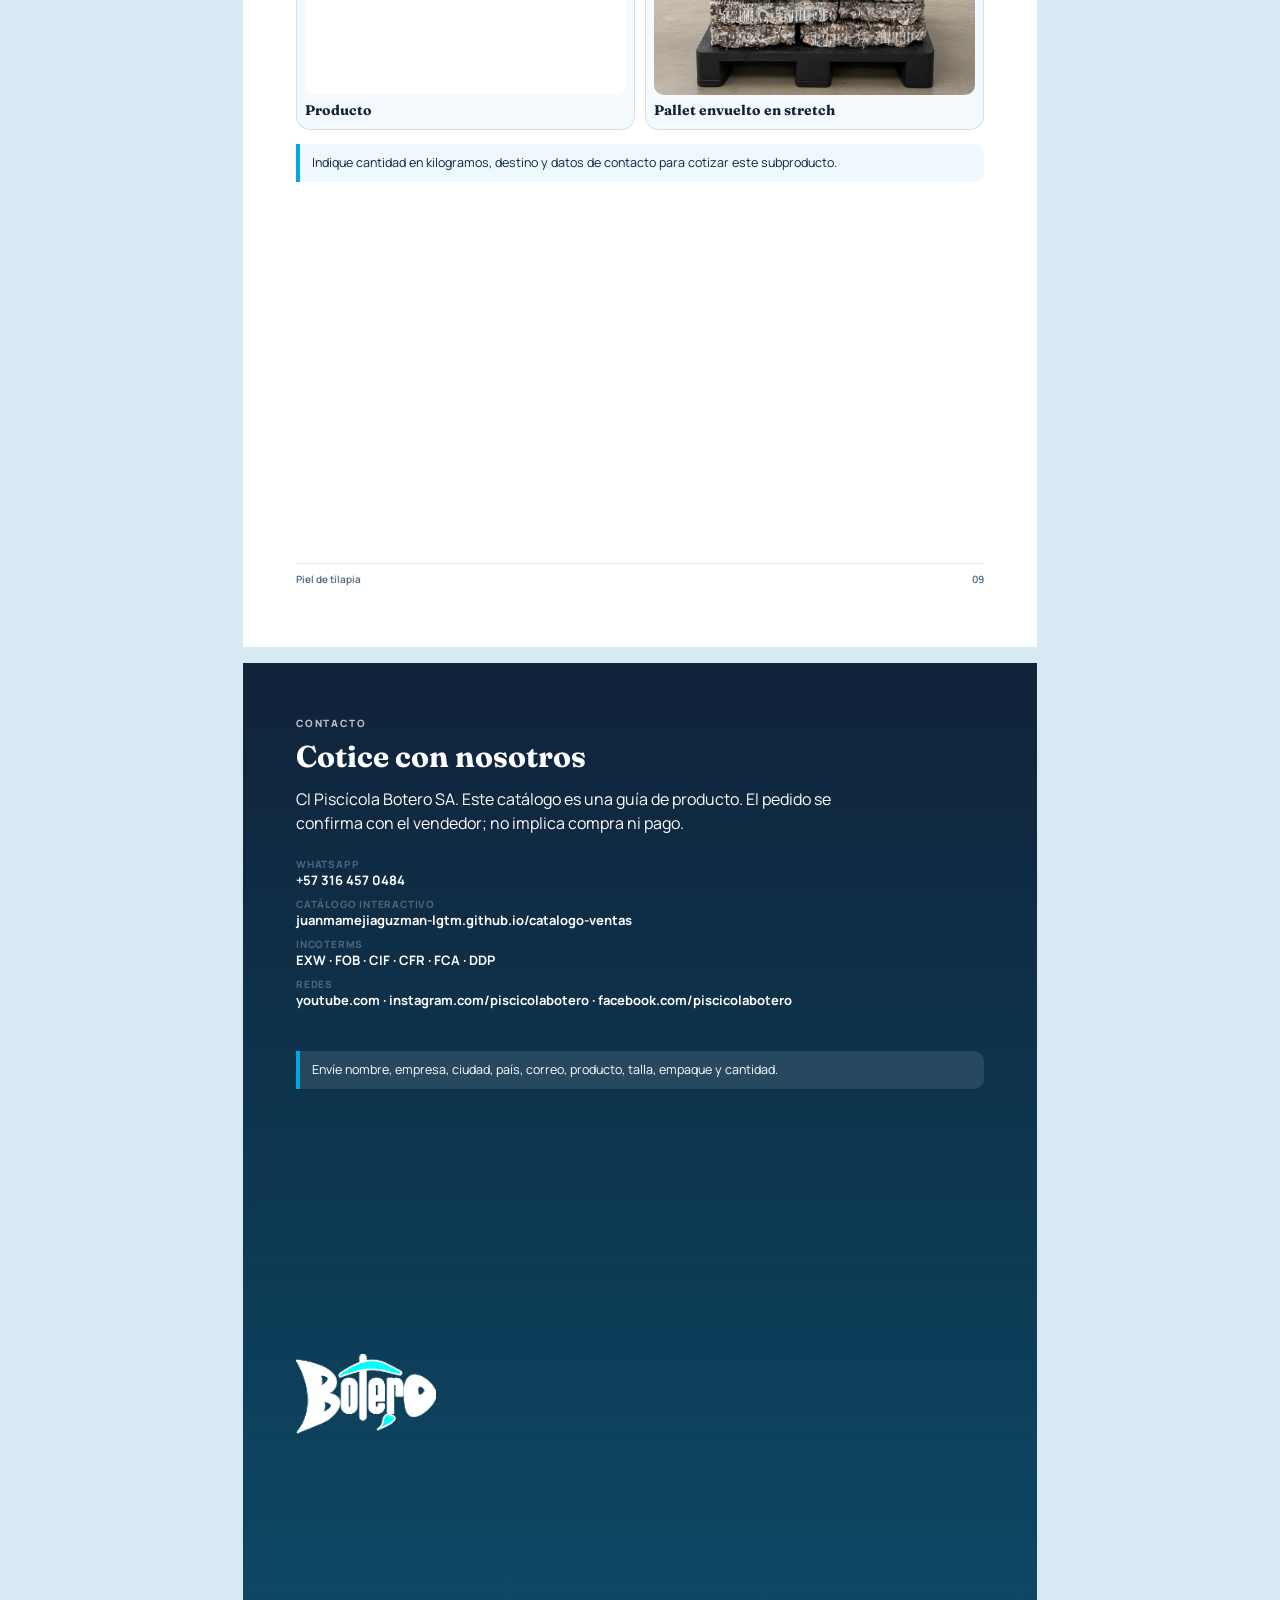
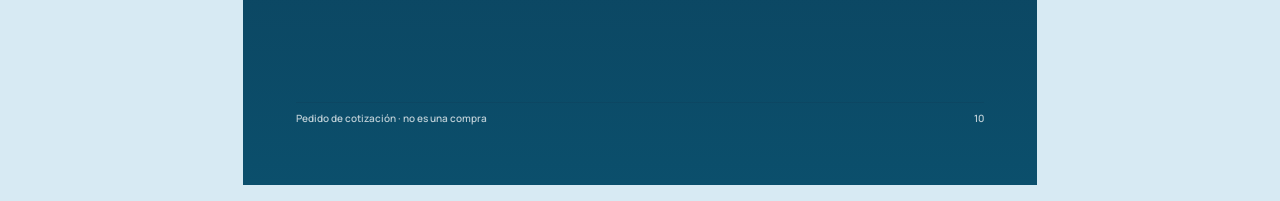
==== commit a91c92c2: "Show full product photos in the printed Spanish catalog. Co-authored-by: Cursor <cursoragent@cursor." ====
--- a/catalogo-impreso.html
+++ b/catalogo-impreso.html
@@ -67,24 +67,36 @@
       .chips { display: flex; flex-wrap: wrap; gap: 6px; }
       .grid-2 { display: grid; grid-template-columns: 1fr 1fr; gap: 10px; }
       .grid-3 { display: grid; grid-template-columns: 1fr 1fr 1fr; gap: 8px; }
+      .grow { flex: 1; min-height: 0; align-items: stretch; }
       .card {
         background: var(--paper);
         border: 1px solid var(--line);
         border-radius: 14px;
         padding: 8px;
+        display: flex;
+        flex-direction: column;
+        min-height: 0;
       }
       .card h3 { font-size: 14px; margin: 6px 0 2px; }
       .photo {
         background: #fff;
         border-radius: 10px;
-        height: 118px;
-        display: grid;
-        place-items: center;
+        flex: 1;
+        min-height: 70mm;
+        display: flex;
+        align-items: center;
+        justify-content: center;
         overflow: hidden;
       }
-      .photo img { width: 100%; height: 100%; object-fit: contain; }
-      .photo.tall { height: 168px; }
-      .photo.hero { height: 210px; }
+      .photo img {
+        max-width: 100%;
+        max-height: 100%;
+        width: auto;
+        height: auto;
+        object-fit: contain;
+        object-position: center;
+      }
+      .photo.hero { min-height: 78mm; flex: 0.9; }
       .foot {
         margin-top: auto;
         display: flex;
@@ -202,10 +214,7 @@
           <p class="kicker">Tilapia entera</p>
           <h2 style="font-size:26px;margin:4px 0 4px">Entera fresca</h2>
           <p class="sci">Oreochromis spp. (roja) · Oreochromis niloticus (plateada)</p>
-          <div class="photo hero" style="margin:10px 0">
-            <img src="assets/products/entera-fresco.jpg" alt="Tilapia entera fresca roja y plateada" />
-          </div>
-          <div class="grid-2">
+          <div class="grid-2 grow" style="margin-top:10px">
             <article class="card">
               <div class="photo"><img src="assets/products/entera-roja.jpg" alt="Tilapia entera roja" /></div>
               <h3>Tilapia entera roja</h3>
@@ -241,21 +250,21 @@
             <span class="chip">H y G (Decapitado y eviscerado)</span>
           </div>
           <p class="muted" style="font-size:12px;margin-bottom:8px">Pocket y H y G aplican a entera fresca, roja y plateada.</p>
-          <div class="grid-2">
-            <article class="card">
-              <div class="photo tall"><img src="assets/products/entera-roja-fresco-pocket.jpg" alt="Pocket tilapia roja" /></div>
+          <div class="grid-2 grow">
+            <article class="card">
+              <div class="photo"><img src="assets/products/entera-roja-fresco-pocket.jpg" alt="Pocket tilapia roja" /></div>
               <h3>Pocket · roja</h3>
             </article>
             <article class="card">
-              <div class="photo tall"><img src="assets/products/entera-roja-fresco-posta.jpg" alt="H y G tilapia roja" /></div>
+              <div class="photo"><img src="assets/products/entera-roja-fresco-posta.jpg" alt="H y G tilapia roja" /></div>
               <h3>H y G · roja</h3>
             </article>
             <article class="card">
-              <div class="photo tall"><img src="assets/products/entera-plateada-fresco-pocket.jpg" alt="Pocket tilapia plateada" /></div>
+              <div class="photo"><img src="assets/products/entera-plateada-fresco-pocket.jpg" alt="Pocket tilapia plateada" /></div>
               <h3>Pocket · plateada</h3>
             </article>
             <article class="card">
-              <div class="photo tall"><img src="assets/products/entera-plateada-fresco-posta.jpg" alt="H y G tilapia plateada" /></div>
+              <div class="photo"><img src="assets/products/entera-plateada-fresco-posta.jpg" alt="H y G tilapia plateada" /></div>
               <h3>H y G · plateada</h3>
             </article>
           </div>
@@ -268,10 +277,10 @@
           <p class="kicker">Tilapia entera</p>
           <h2 style="font-size:26px;margin:4px 0 4px">Entera congelada</h2>
           <p class="sci">Despacho en contenedor refrigerado de 40 pies.</p>
-          <div class="photo hero" style="margin:10px 0">
-            <img src="assets/products/entera-congelado.jpg" alt="Tilapia entera congelada" />
-          </div>
-          <div class="grid-2">
+          <article class="card" style="flex:0.72;min-height:0;margin-top:8px">
+            <div class="photo hero"><img src="assets/products/entera-congelado.jpg" alt="Tilapia entera congelada" /></div>
+          </article>
+          <div class="grid-2 grow" style="margin-top:8px">
             <article class="card">
               <div class="photo"><img src="assets/packs/granel-roja.jpg" alt="Granel congelado" /></div>
               <h3>A granel · congelada</h3>
@@ -282,11 +291,11 @@
               <p class="sci">Opcional. Por defecto: ninguno.</p>
             </article>
           </div>
-          <dl class="spec" style="margin-top:12px;display:grid;grid-template-columns:1fr 1fr;gap:8px 16px">
+          <dl class="spec" style="margin-top:8px;display:grid;grid-template-columns:1fr 1fr;gap:4px 16px">
             <div><dt>Tipo de congelación</dt><dd>Convencional o IQF</dd></div>
             <div><dt>Tallas</dt><dd>80–350 g · 350–550 g · 550–750 g</dd></div>
             <div><dt>Empaque primario</dt><dd>Bolsa · Vacío · A granel</dd></div>
-            <div><dt>Empaque secundario</dt><dd>Caja de poliestireno expandido<br />4.54 kg / 10 lb · 9.98 kg / 22 lb</dd></div>
+            <div><dt>Empaque secundario</dt><dd>Icopor 4.54 kg / 10 lb · 9.98 kg / 22 lb</dd></div>
           </dl>
           <p class="foot"><span>Tilapia entera congelada</span><span>05</span></p>
         </div>
@@ -297,24 +306,24 @@
           <p class="kicker">Filete de tilapia</p>
           <h2 style="font-size:26px;margin:4px 0 4px">Filete fresco</h2>
           <p class="sci">Oreochromis spp. (roja) · Oreochromis niloticus (plateada)</p>
-          <div class="grid-2" style="margin-top:10px">
-            <article class="card">
-              <div class="photo tall"><img src="assets/products/filete-roja-piel.jpg" alt="Filete roja con piel" /></div>
+          <div class="grid-2 grow" style="margin-top:10px">
+            <article class="card">
+              <div class="photo"><img src="assets/products/filete-roja-piel.jpg" alt="Filete roja con piel" /></div>
               <h3>Roja con piel</h3>
               <p class="sci">Oreochromis spp.</p>
             </article>
             <article class="card">
-              <div class="photo tall"><img src="assets/products/filete-sin-piel.jpg" alt="Filete sin piel" /></div>
+              <div class="photo"><img src="assets/products/filete-sin-piel.jpg" alt="Filete sin piel" /></div>
               <h3>Roja sin piel</h3>
               <p class="sci">Oreochromis spp.</p>
             </article>
             <article class="card">
-              <div class="photo tall"><img src="assets/products/filete-plateada-piel.jpg" alt="Filete plateada con piel" /></div>
+              <div class="photo"><img src="assets/products/filete-plateada-piel.jpg" alt="Filete plateada con piel" /></div>
               <h3>Plateada con piel</h3>
               <p class="sci">Oreochromis niloticus</p>
             </article>
             <article class="card">
-              <div class="photo tall"><img src="assets/products/filete-sin-piel.jpg" alt="Filete plateada sin piel" /></div>
+              <div class="photo"><img src="assets/products/filete-sin-piel.jpg" alt="Filete plateada sin piel" /></div>
               <h3>Plateada sin piel</h3>
               <p class="sci">Oreochromis niloticus</p>
             </article>
@@ -327,19 +336,19 @@
         <div class="pad">
           <p class="kicker">Filete de tilapia</p>
           <h2 style="font-size:22px;margin:4px 0 8px">Al vacío con monóxido y tallas</h2>
-          <div class="grid-2">
-            <article class="card">
-              <div class="photo tall"><img src="assets/products/filete-roja-monoxido.jpg" alt="Bolsa Botero filete con monóxido" /></div>
+          <div class="grid-2 grow">
+            <article class="card">
+              <div class="photo"><img src="assets/products/filete-roja-monoxido.jpg" alt="Bolsa Botero filete con monóxido" /></div>
               <h3>Roja sin piel · vacío con monóxido</h3>
               <p class="sci">Única presentación primaria: empacado al vacío.</p>
             </article>
             <article class="card">
-              <div class="photo tall"><img src="assets/products/vacio-filete-roja-monoxido.jpg" alt="Filete con monóxido al vacío" /></div>
+              <div class="photo"><img src="assets/products/vacio-filete-roja-monoxido.jpg" alt="Filete con monóxido al vacío" /></div>
               <h3>Presentación al vacío</h3>
               <p class="sci">Oreochromis spp.</p>
             </article>
           </div>
-          <div class="card" style="margin-top:10px">
+          <div class="card" style="margin-top:8px;flex:0 0 auto">
             <p class="kicker">Tallas de filete</p>
             <div class="chips" style="margin-top:8px">
               <span class="chip">3 – 5 oz · 85 – 142 g</span>
@@ -349,20 +358,6 @@
             </div>
             <p class="muted" style="margin-top:8px;font-size:12px">También hay filete congelado, con congelación convencional o IQF y despacho en contenedor de 40 pies.</p>
           </div>
-          <div class="grid-3" style="margin-top:10px">
-            <article class="card">
-              <div class="photo"><img src="assets/packs/vacio-filete-plateada-piel.jpg" alt="Vacío plateada con piel" /></div>
-              <h3 style="font-size:12px">Vacío · plateada con piel</h3>
-            </article>
-            <article class="card">
-              <div class="photo"><img src="assets/packs/vacio-filete-sin-piel.jpg" alt="Vacío sin piel" /></div>
-              <h3 style="font-size:12px">Vacío · sin piel</h3>
-            </article>
-            <article class="card">
-              <div class="photo"><img src="assets/products/filete-congelado.jpg" alt="Filete congelado" /></div>
-              <h3 style="font-size:12px">Filete congelado</h3>
-            </article>
-          </div>
           <p class="foot"><span>Filete · monóxido y tallas</span><span>07</span></p>
         </div>
       </section>
@@ -371,8 +366,8 @@
         <div class="pad">
           <p class="kicker">Logística</p>
           <h2 style="font-size:26px;margin:4px 0 8px">Empaques</h2>
-          <p class="muted" style="font-size:13px;margin-bottom:10px">Entera y filete: empaque primario, caja de icopor como secundario. Entera congelada admite caja de cartón adicional.</p>
-          <div class="grid-3">
+          <p class="muted" style="font-size:13px;margin-bottom:8px">Entera y filete: empaque primario, caja de icopor como secundario. Entera congelada admite caja de cartón adicional.</p>
+          <div class="grid-3 grow">
             <article class="card">
               <div class="photo"><img src="assets/packs/bolsa-roja-fresco.jpg" alt="Bolsa" /></div>
               <h3>Bolsa</h3>
@@ -399,7 +394,7 @@
               <h3>Vacío de filete</h3>
             </article>
           </div>
-          <div class="card" style="margin-top:10px">
+          <div class="card" style="margin-top:8px;flex:0 0 auto">
             <p class="kicker">Talla de la caja térmica</p>
             <p style="margin-top:8px;font-size:13px;font-weight:700">Entera: 4.54 kg / 10 lb · 9.98 kg / 22 lb</p>
             <p style="margin-top:4px;font-size:13px;font-weight:700">Filete: 2.27 kg / 5 lb · 4.54 kg / 10 lb · 9.98 kg / 22 lb</p>
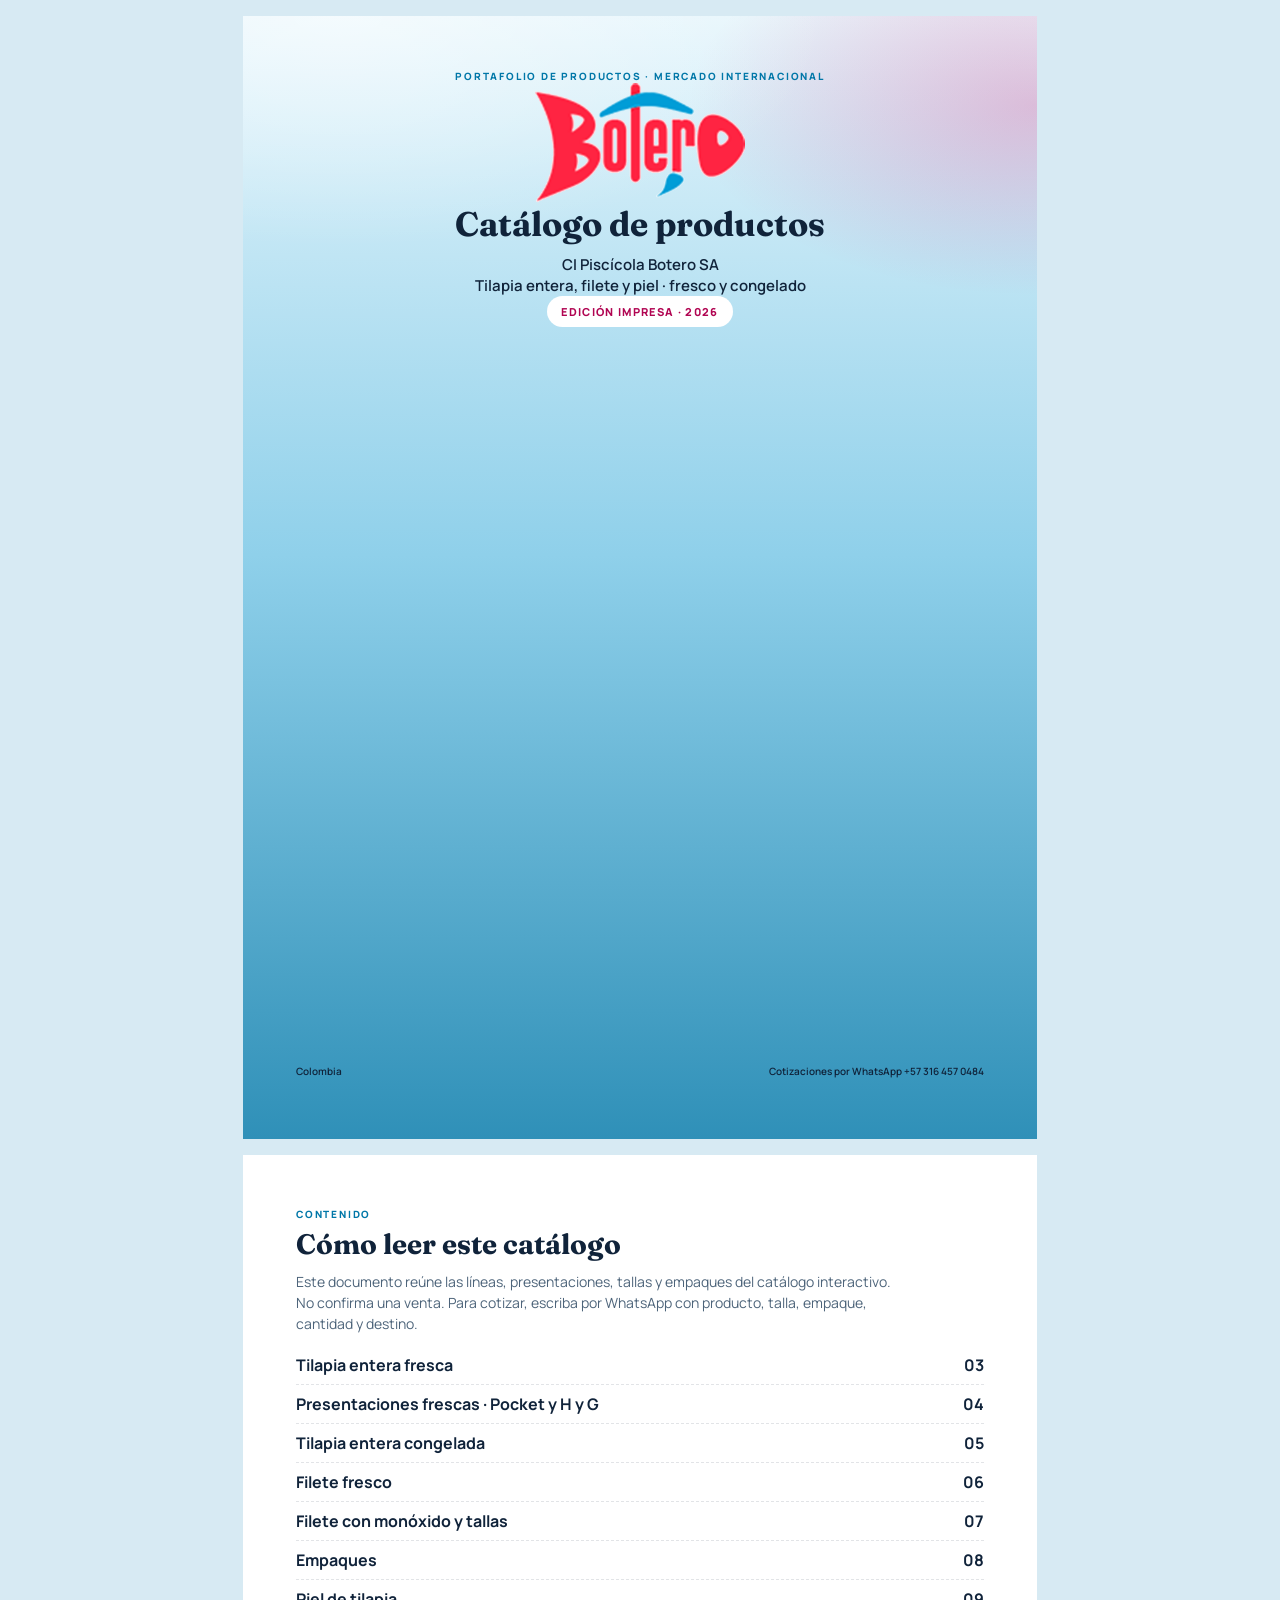
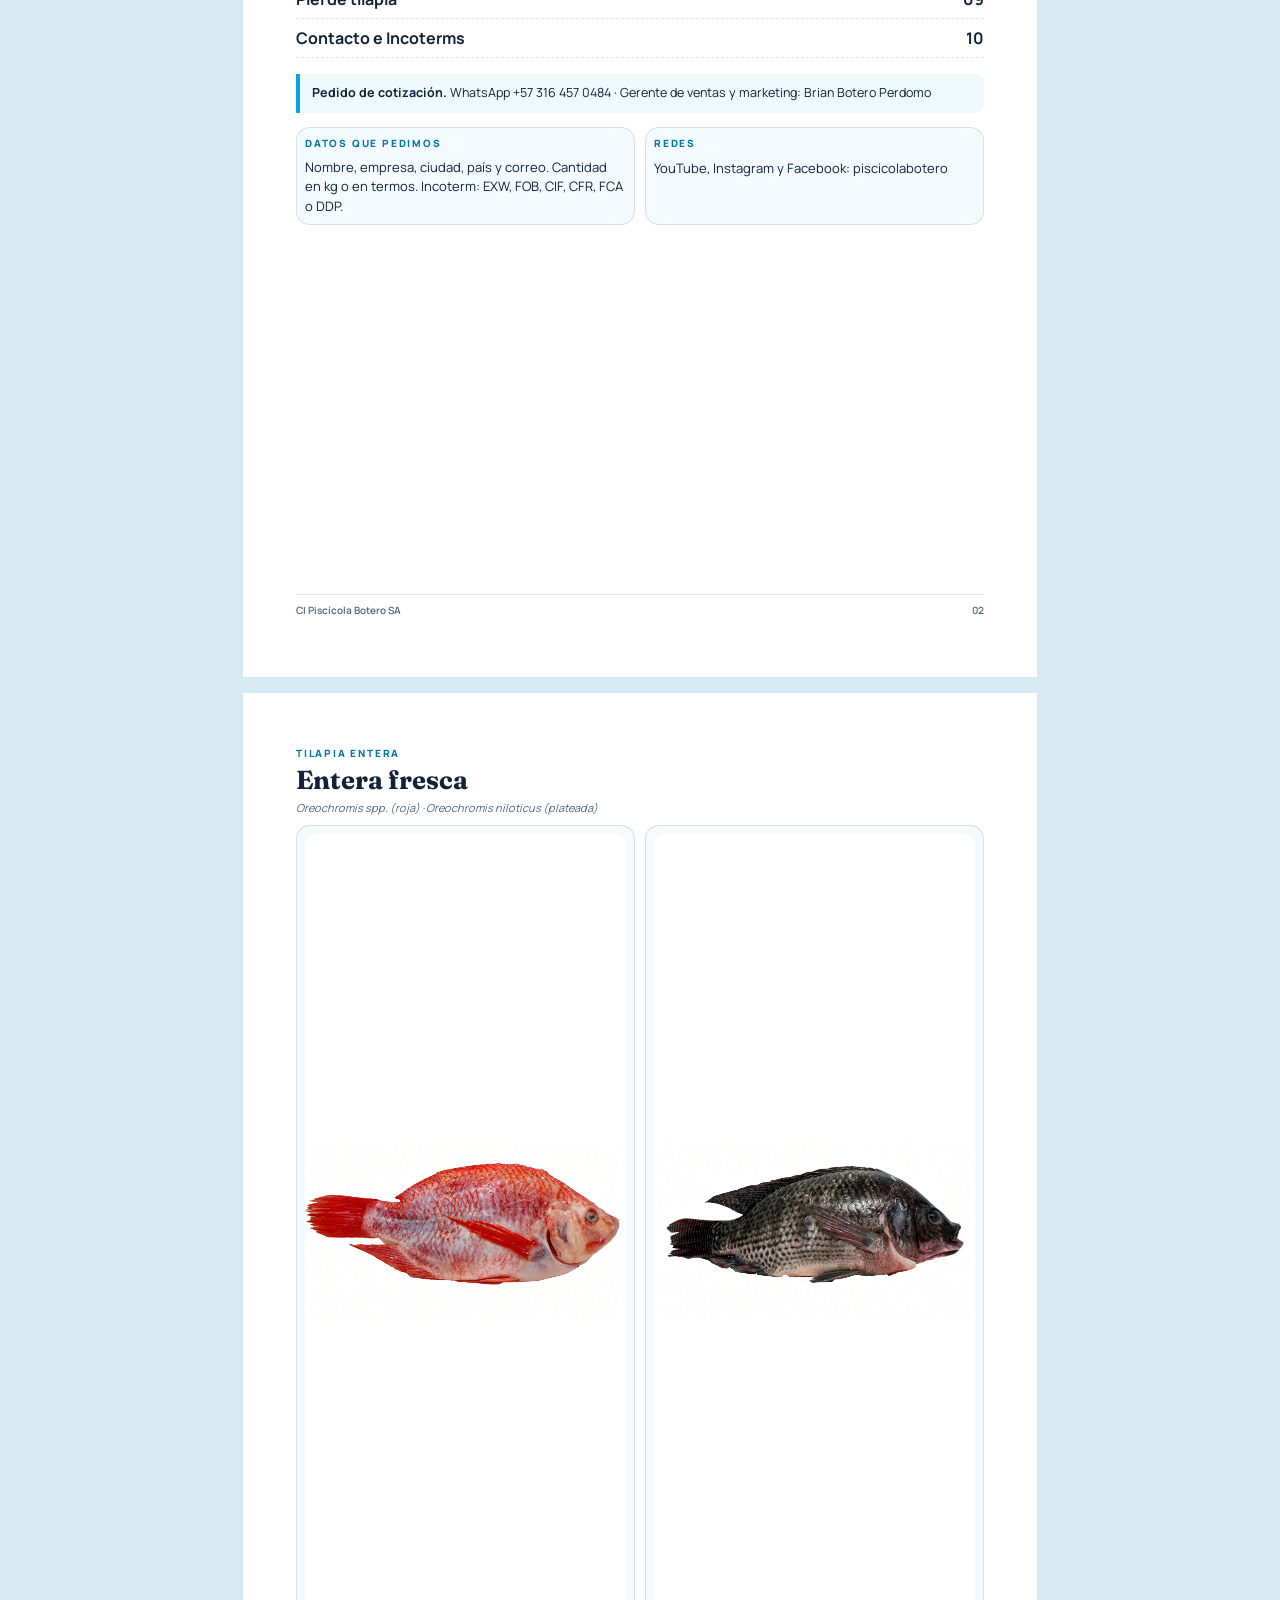
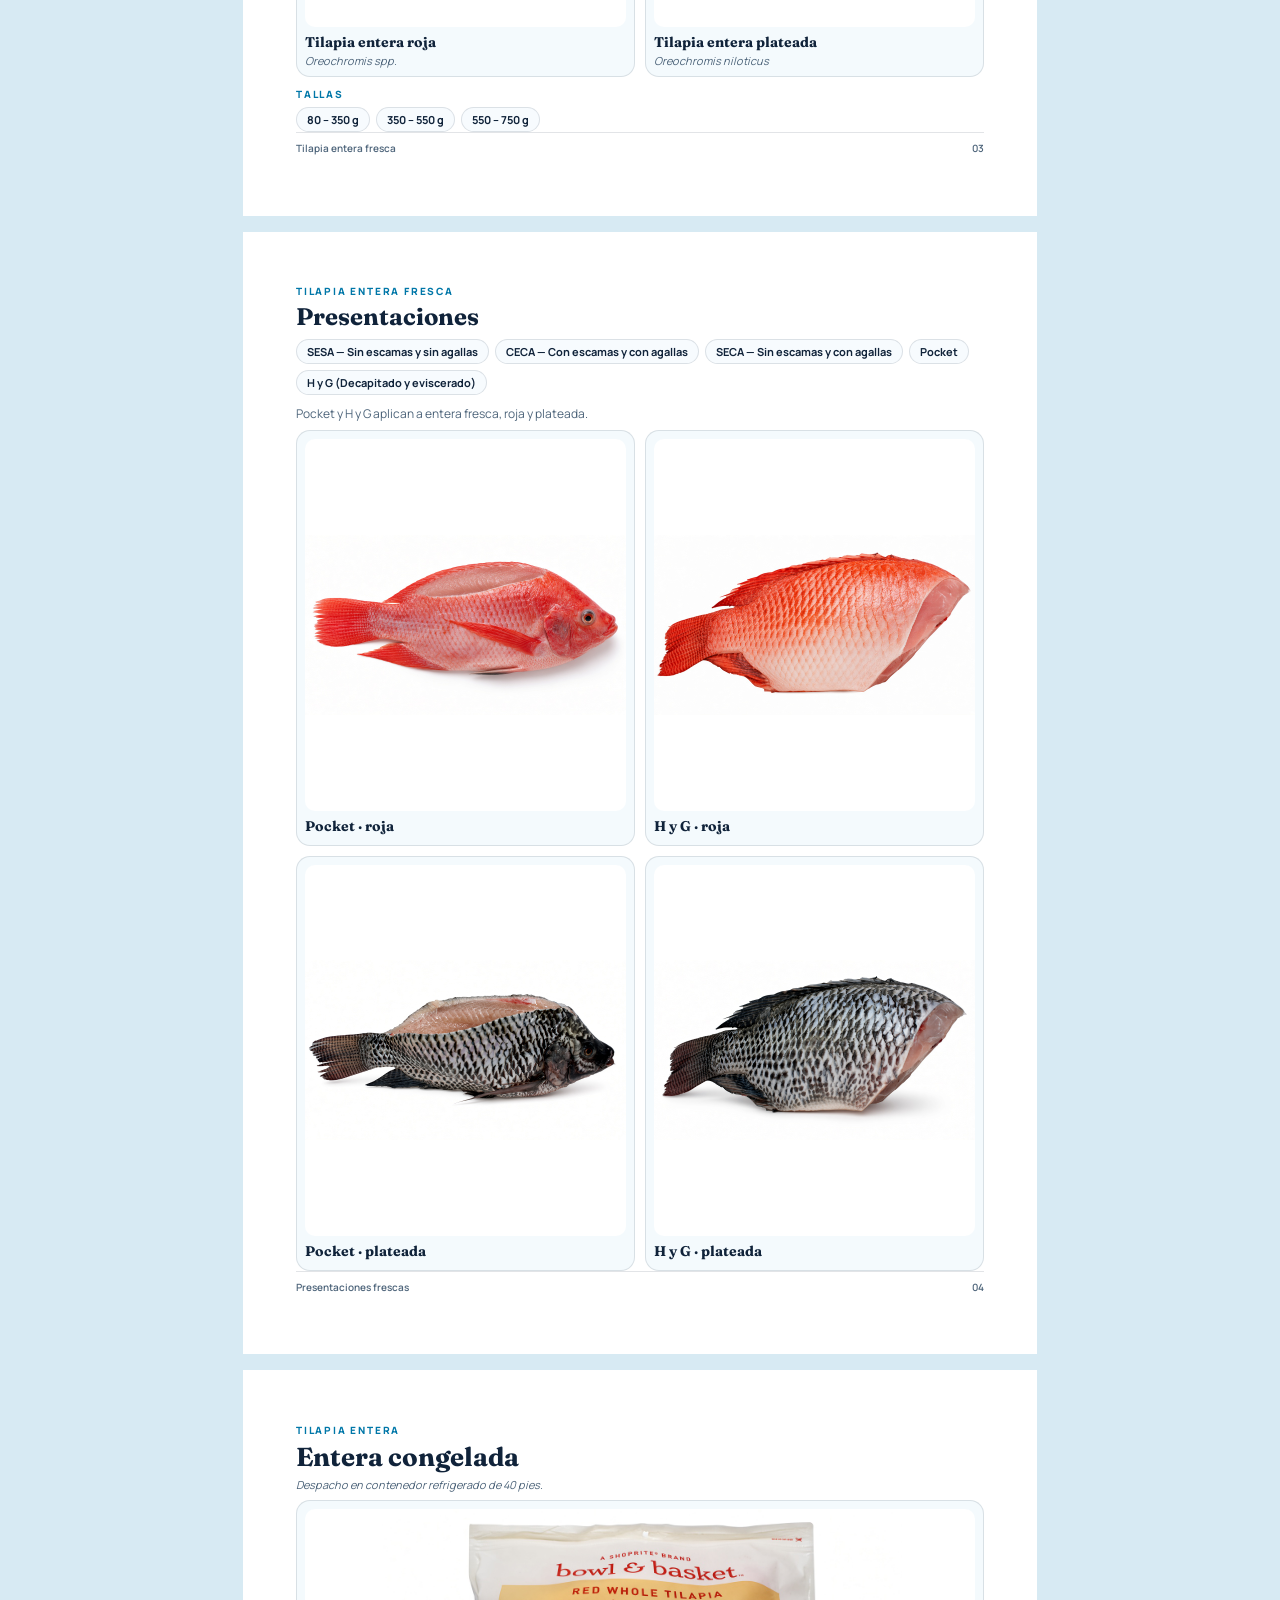
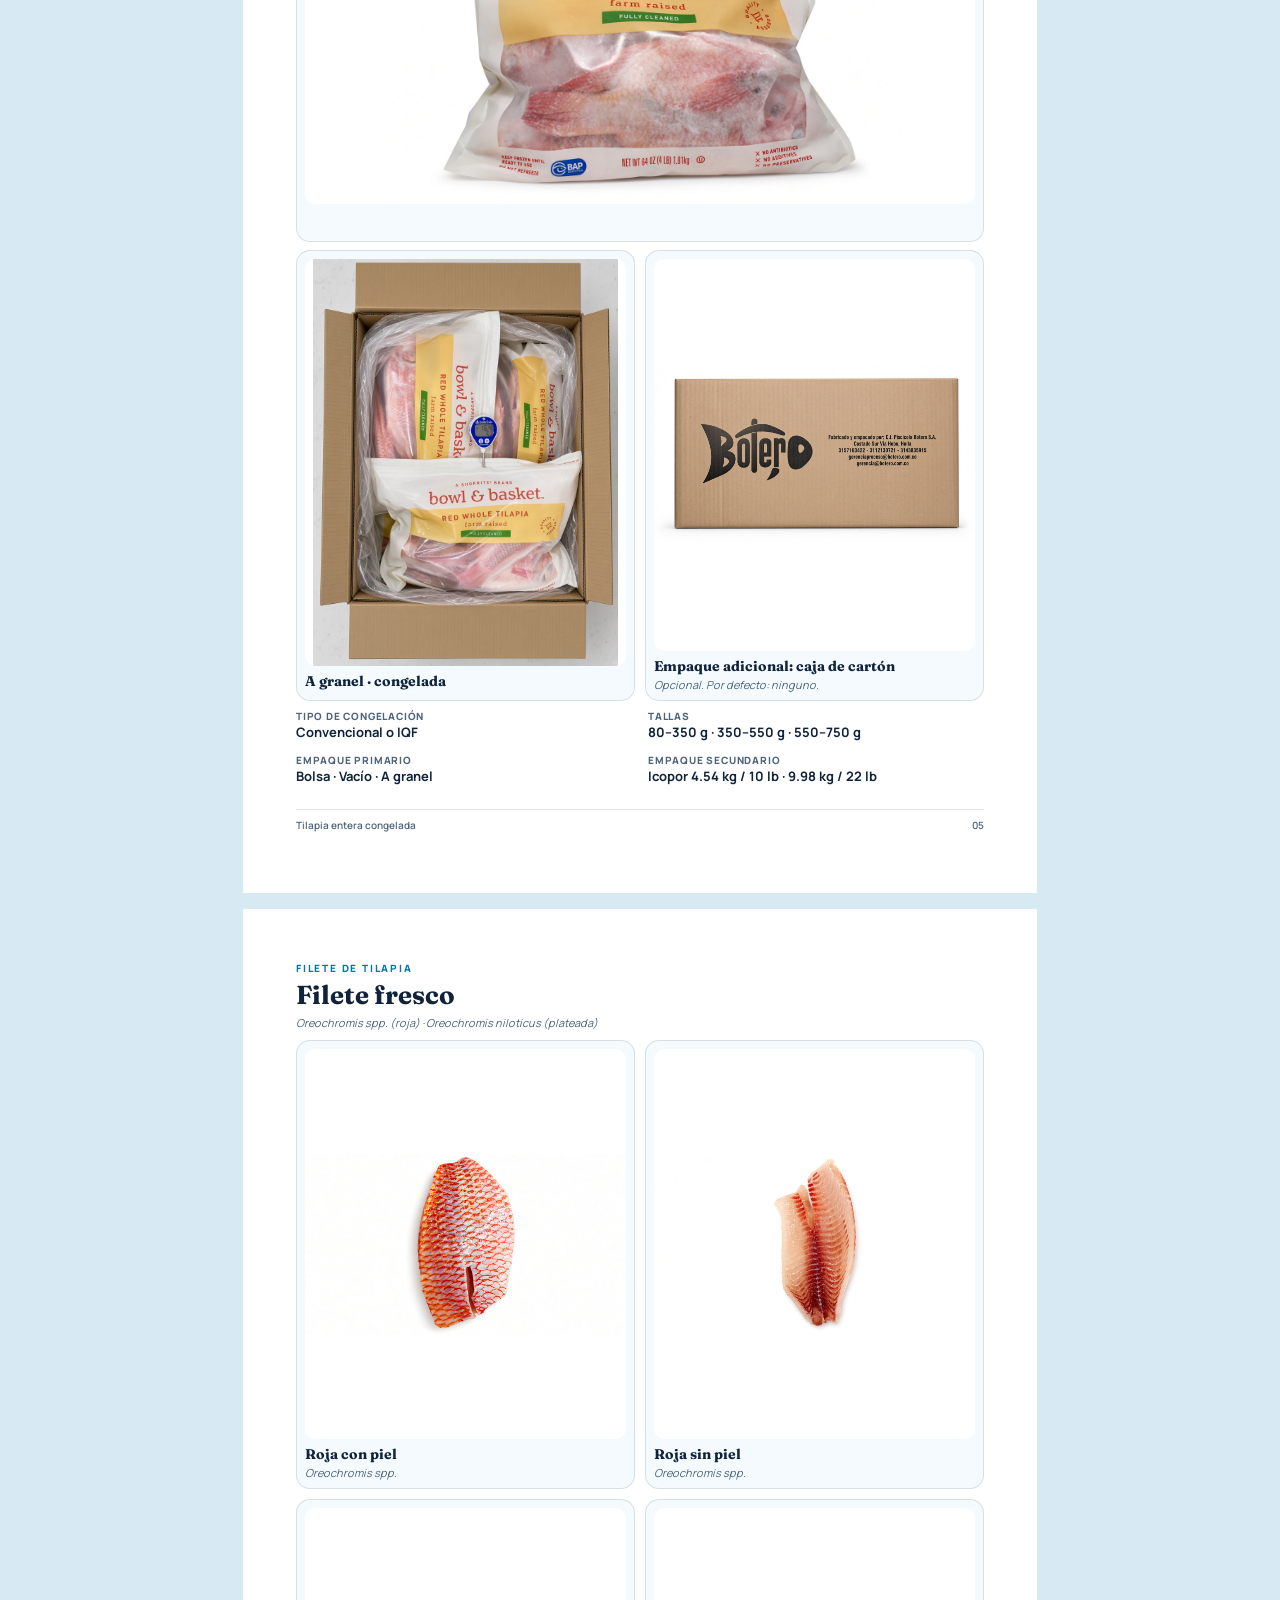
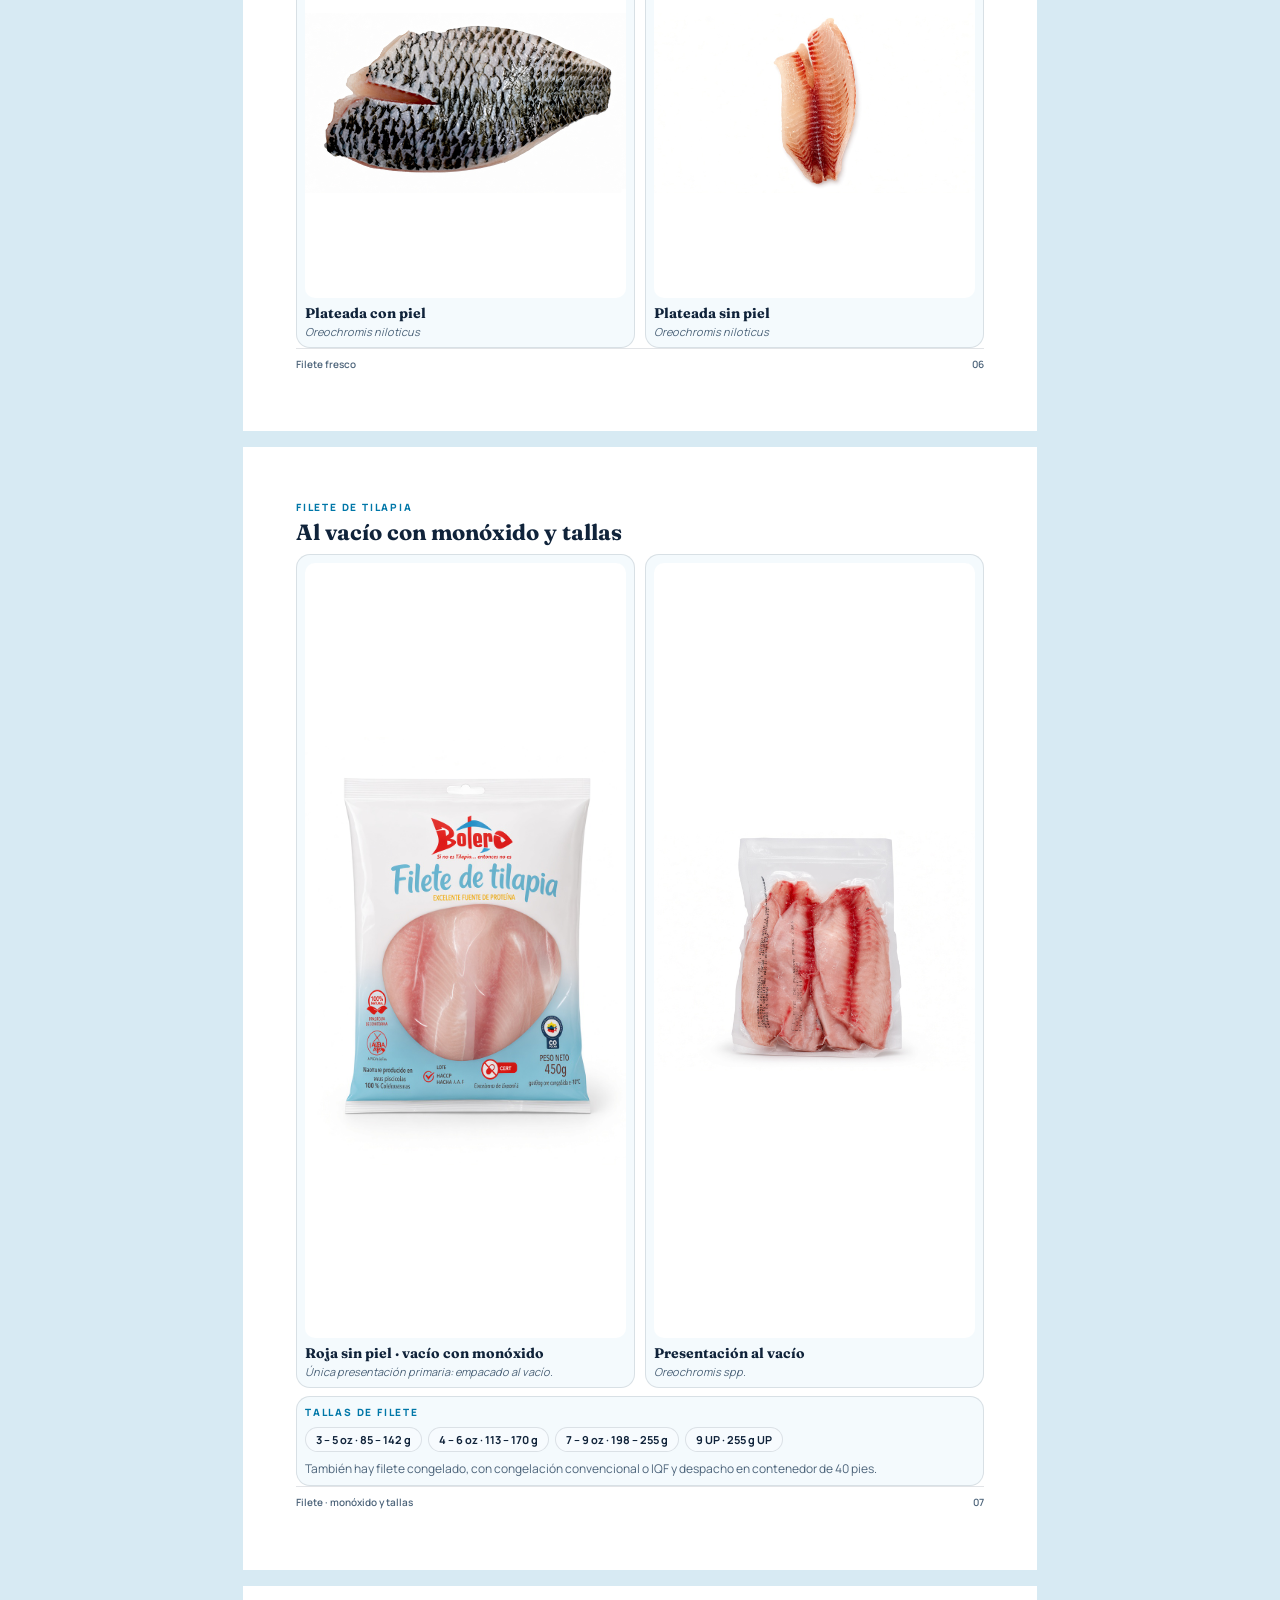
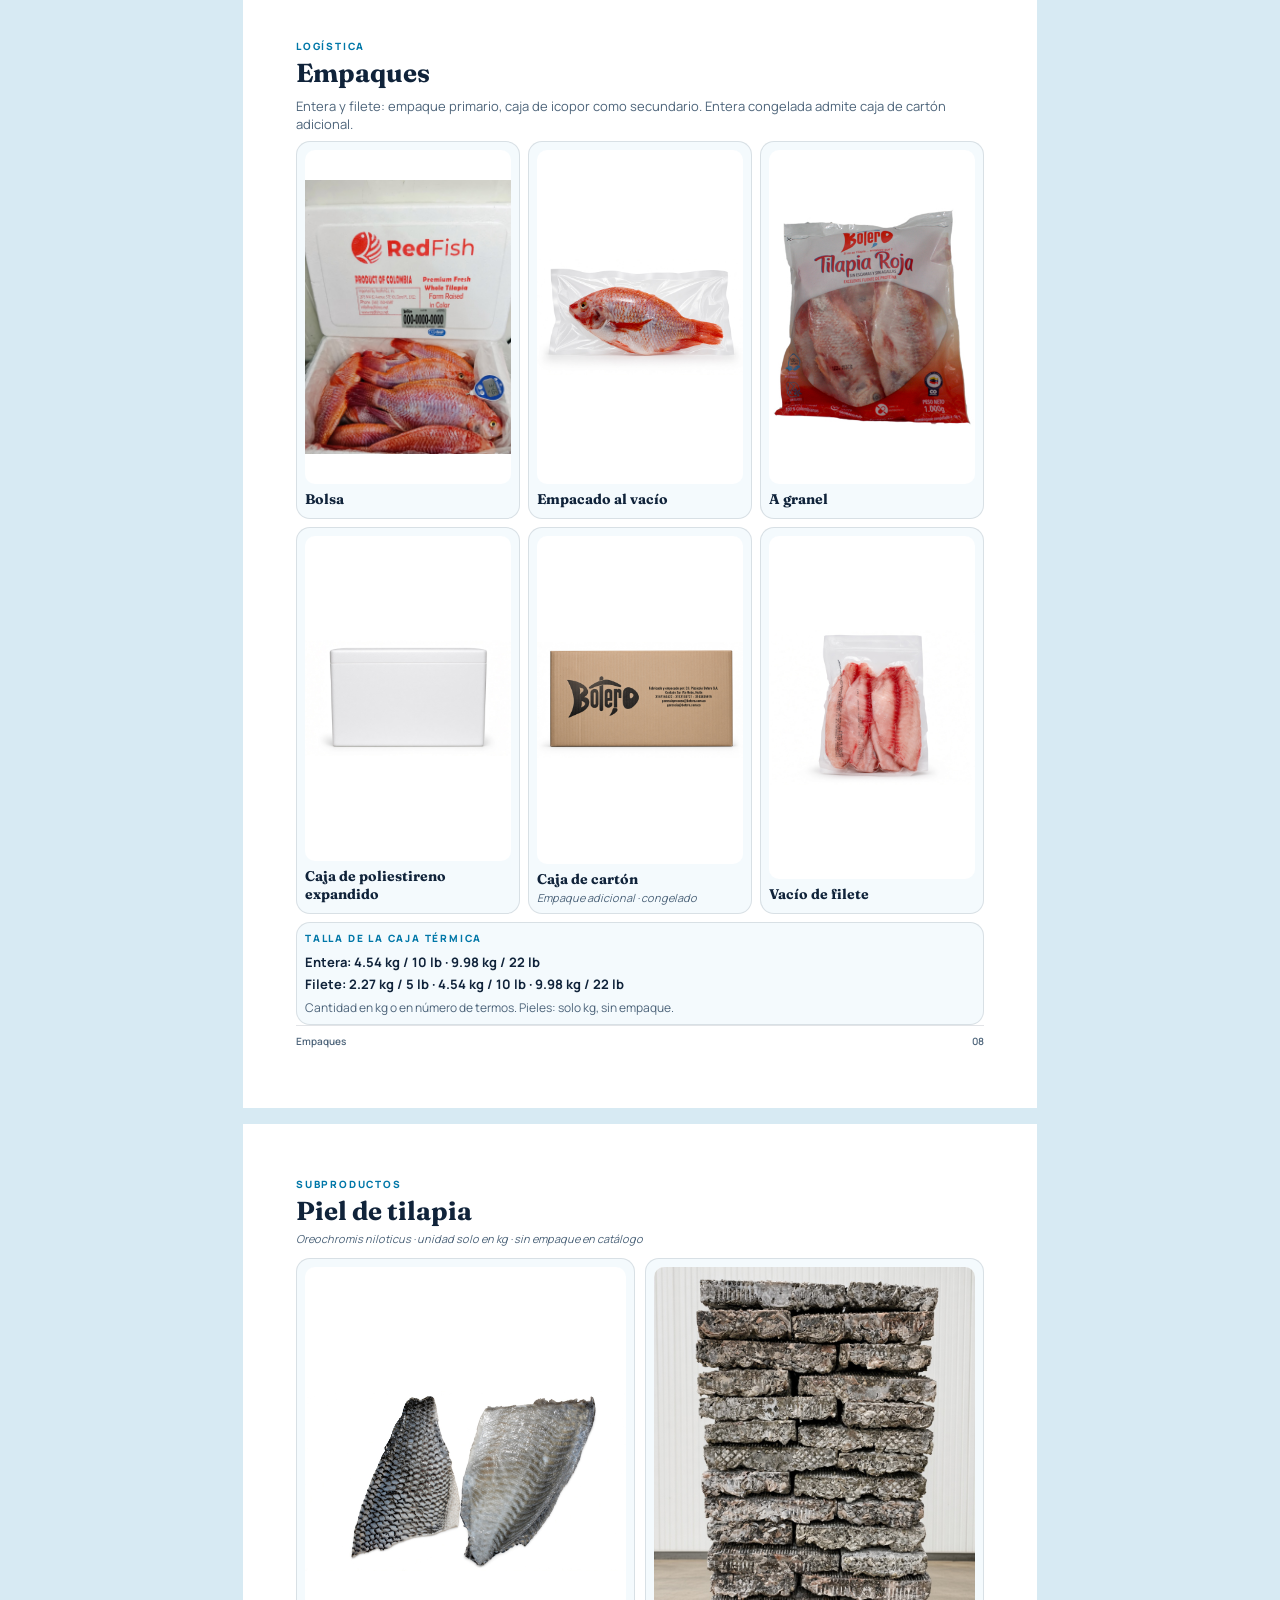
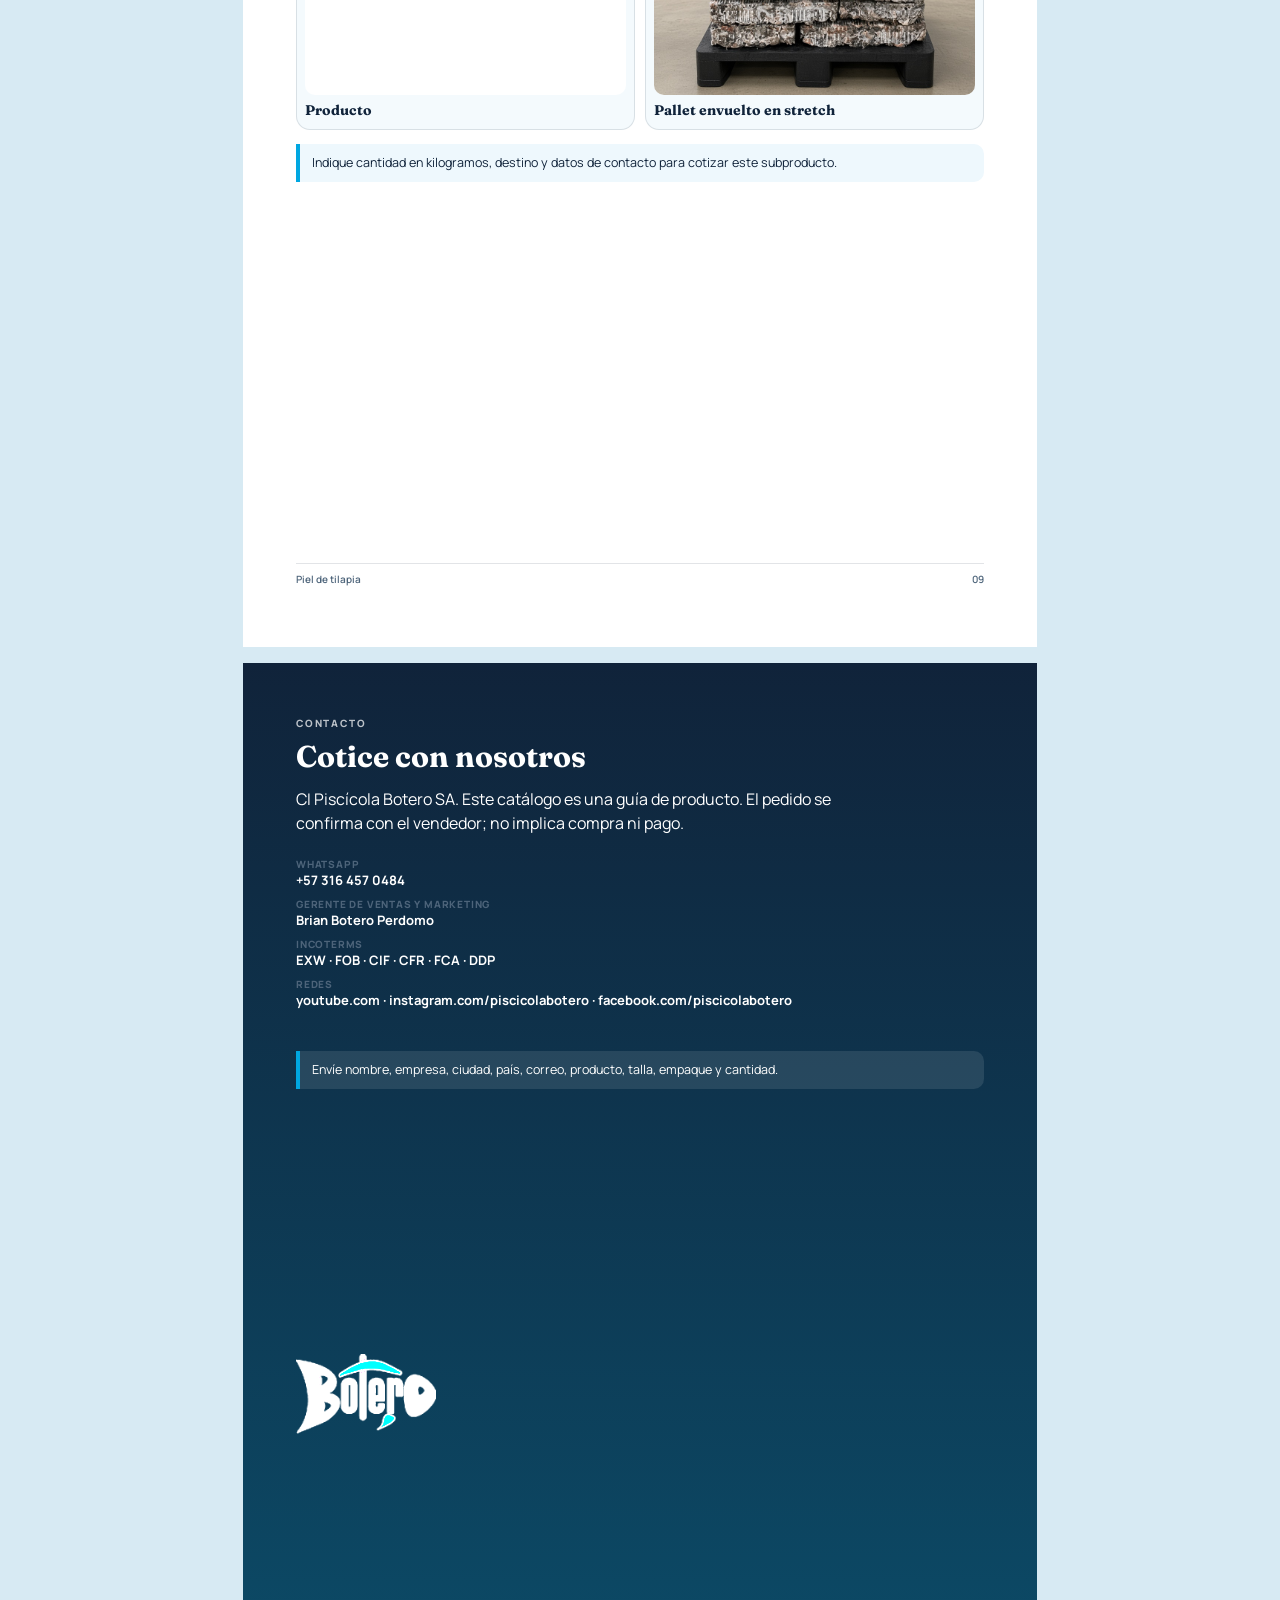
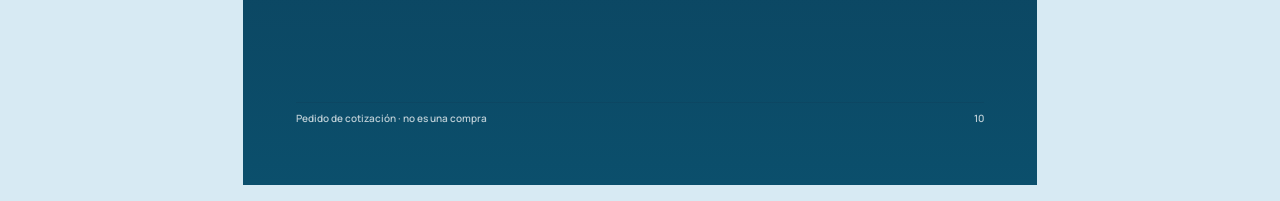
==== commit da243251: "Replace the catalog URL in the PDF with Brian Botero Perdomo's WhatsApp contact. Co-authored-by: Cur" ====
--- a/catalogo-impreso.html
+++ b/catalogo-impreso.html
@@ -193,7 +193,7 @@
           </ol>
           <div class="note" style="margin-top:16px">
             <strong>Pedido de cotización.</strong> WhatsApp +57 316 457 0484 ·
-            Catálogo en línea: https://juanmamejiaguzman-lgtm.github.io/catalogo-ventas/
+            Gerente de ventas y marketing: Brian Botero Perdomo
           </div>
           <div class="grid-2" style="margin-top:14px">
             <div class="card">
@@ -431,7 +431,7 @@
           <p style="font-size:16px;line-height:1.5;max-width:160mm">CI Piscícola Botero SA. Este catálogo es una guía de producto. El pedido se confirma con el vendedor; no implica compra ni pago.</p>
           <dl class="spec" style="margin-top:22px">
             <dt>WhatsApp</dt><dd>+57 316 457 0484</dd>
-            <dt>Catálogo interactivo</dt><dd>juanmamejiaguzman-lgtm.github.io/catalogo-ventas</dd>
+            <dt>Gerente de ventas y marketing</dt><dd>Brian Botero Perdomo</dd>
             <dt>Incoterms</dt><dd>EXW · FOB · CIF · CFR · FCA · DDP</dd>
             <dt>Redes</dt><dd>youtube.com · instagram.com/piscicolabotero · facebook.com/piscicolabotero</dd>
           </dl>
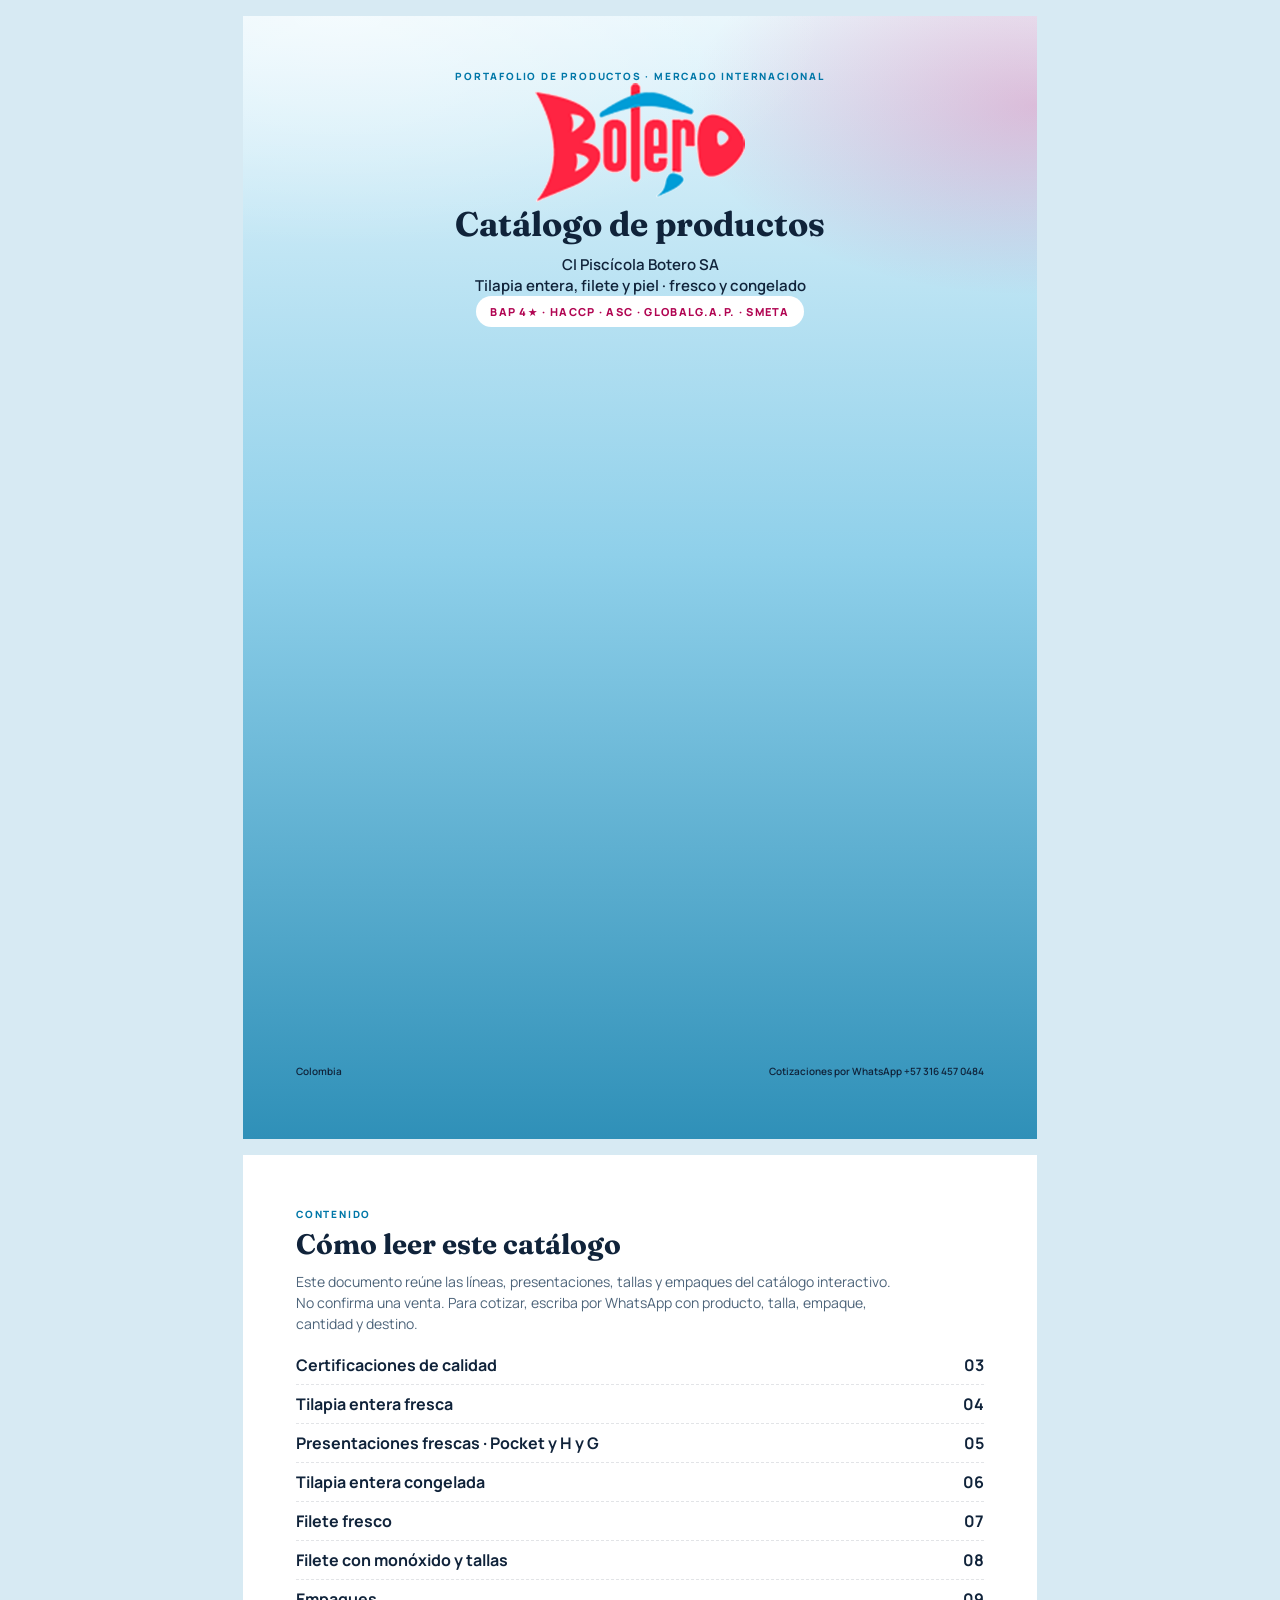
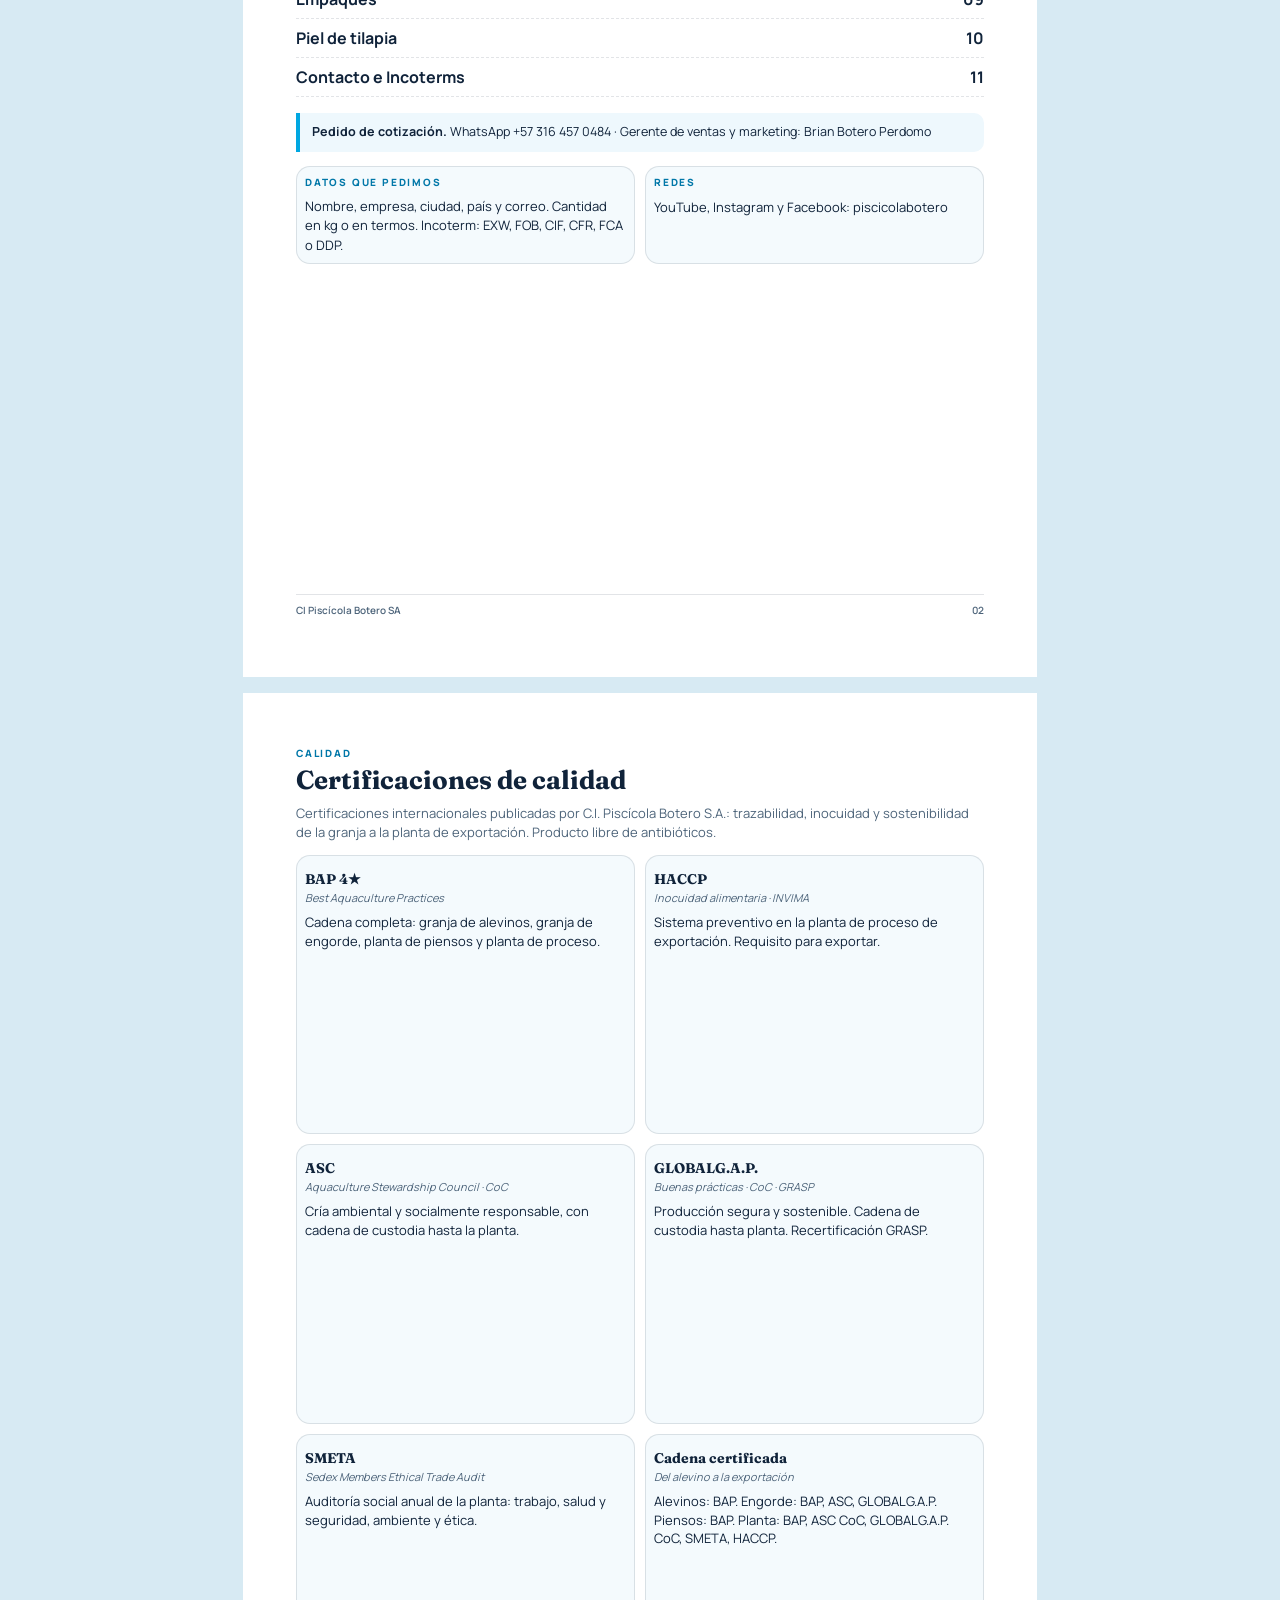
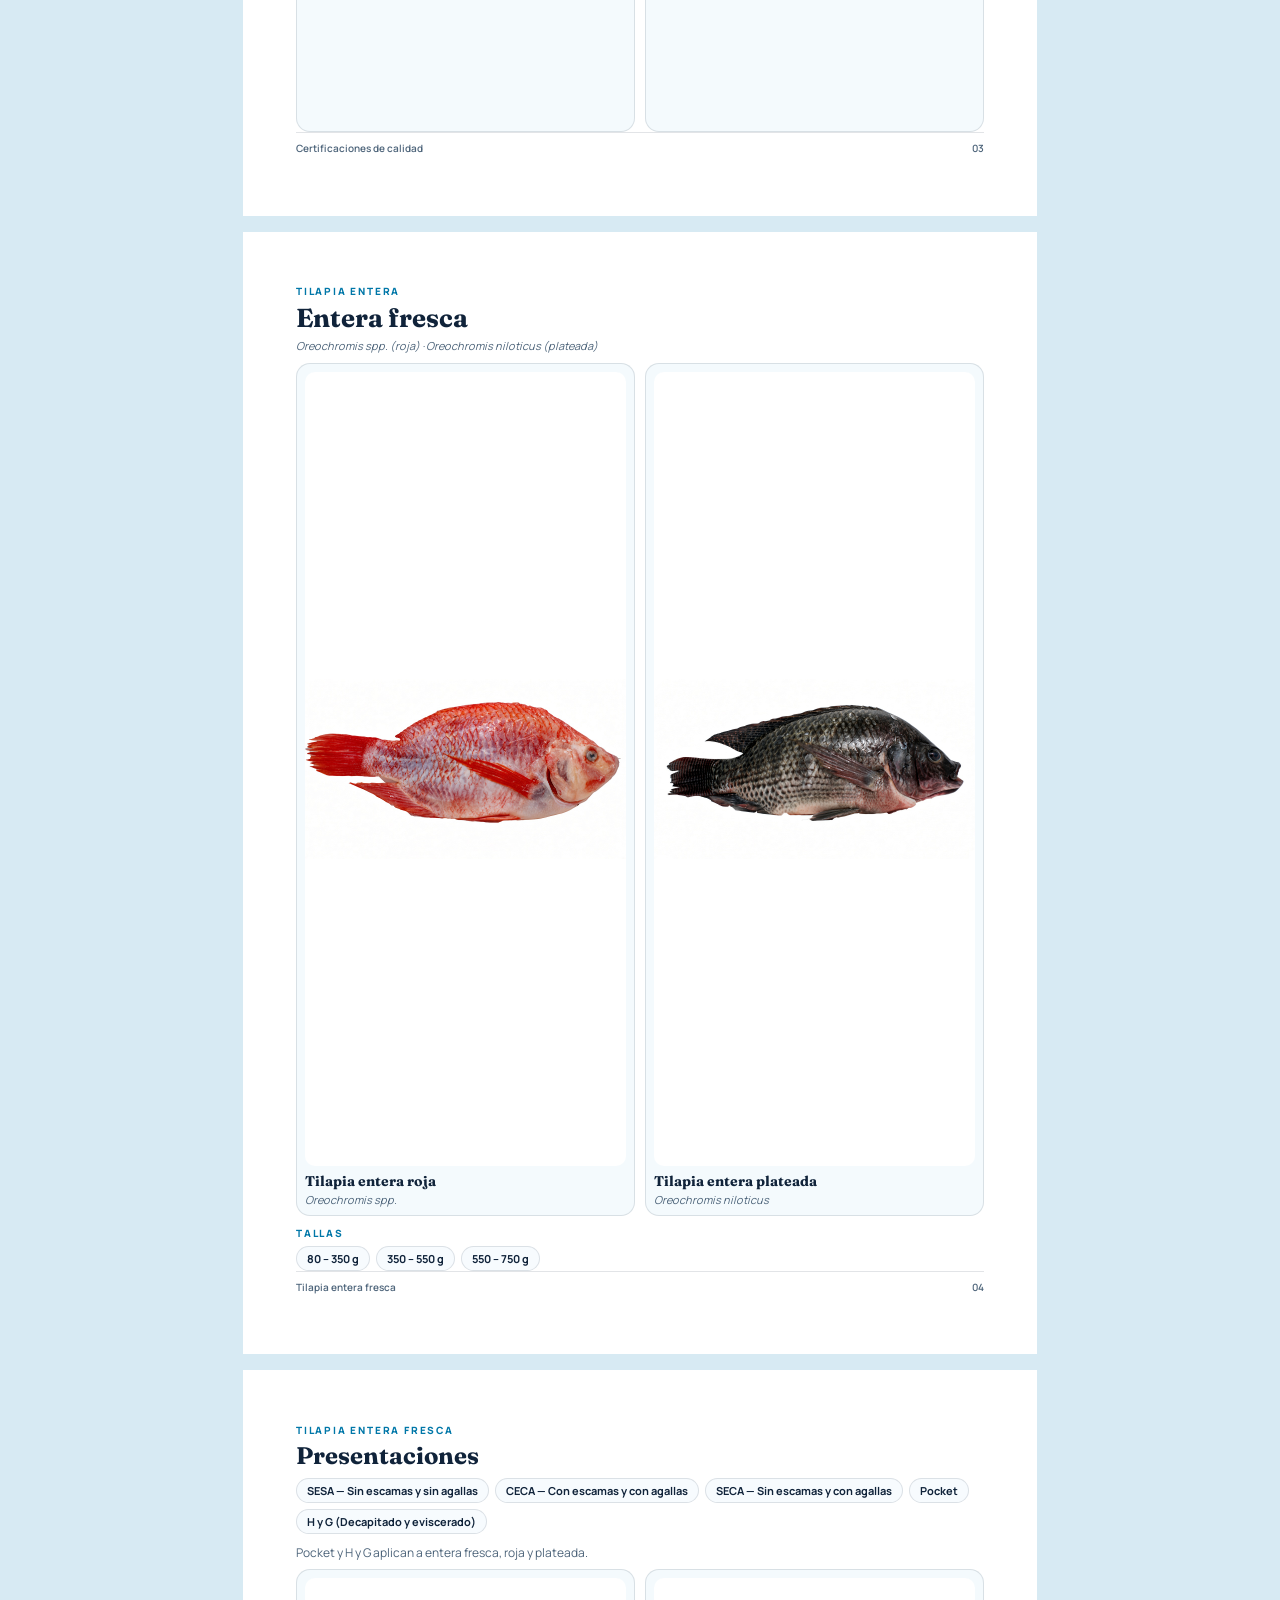
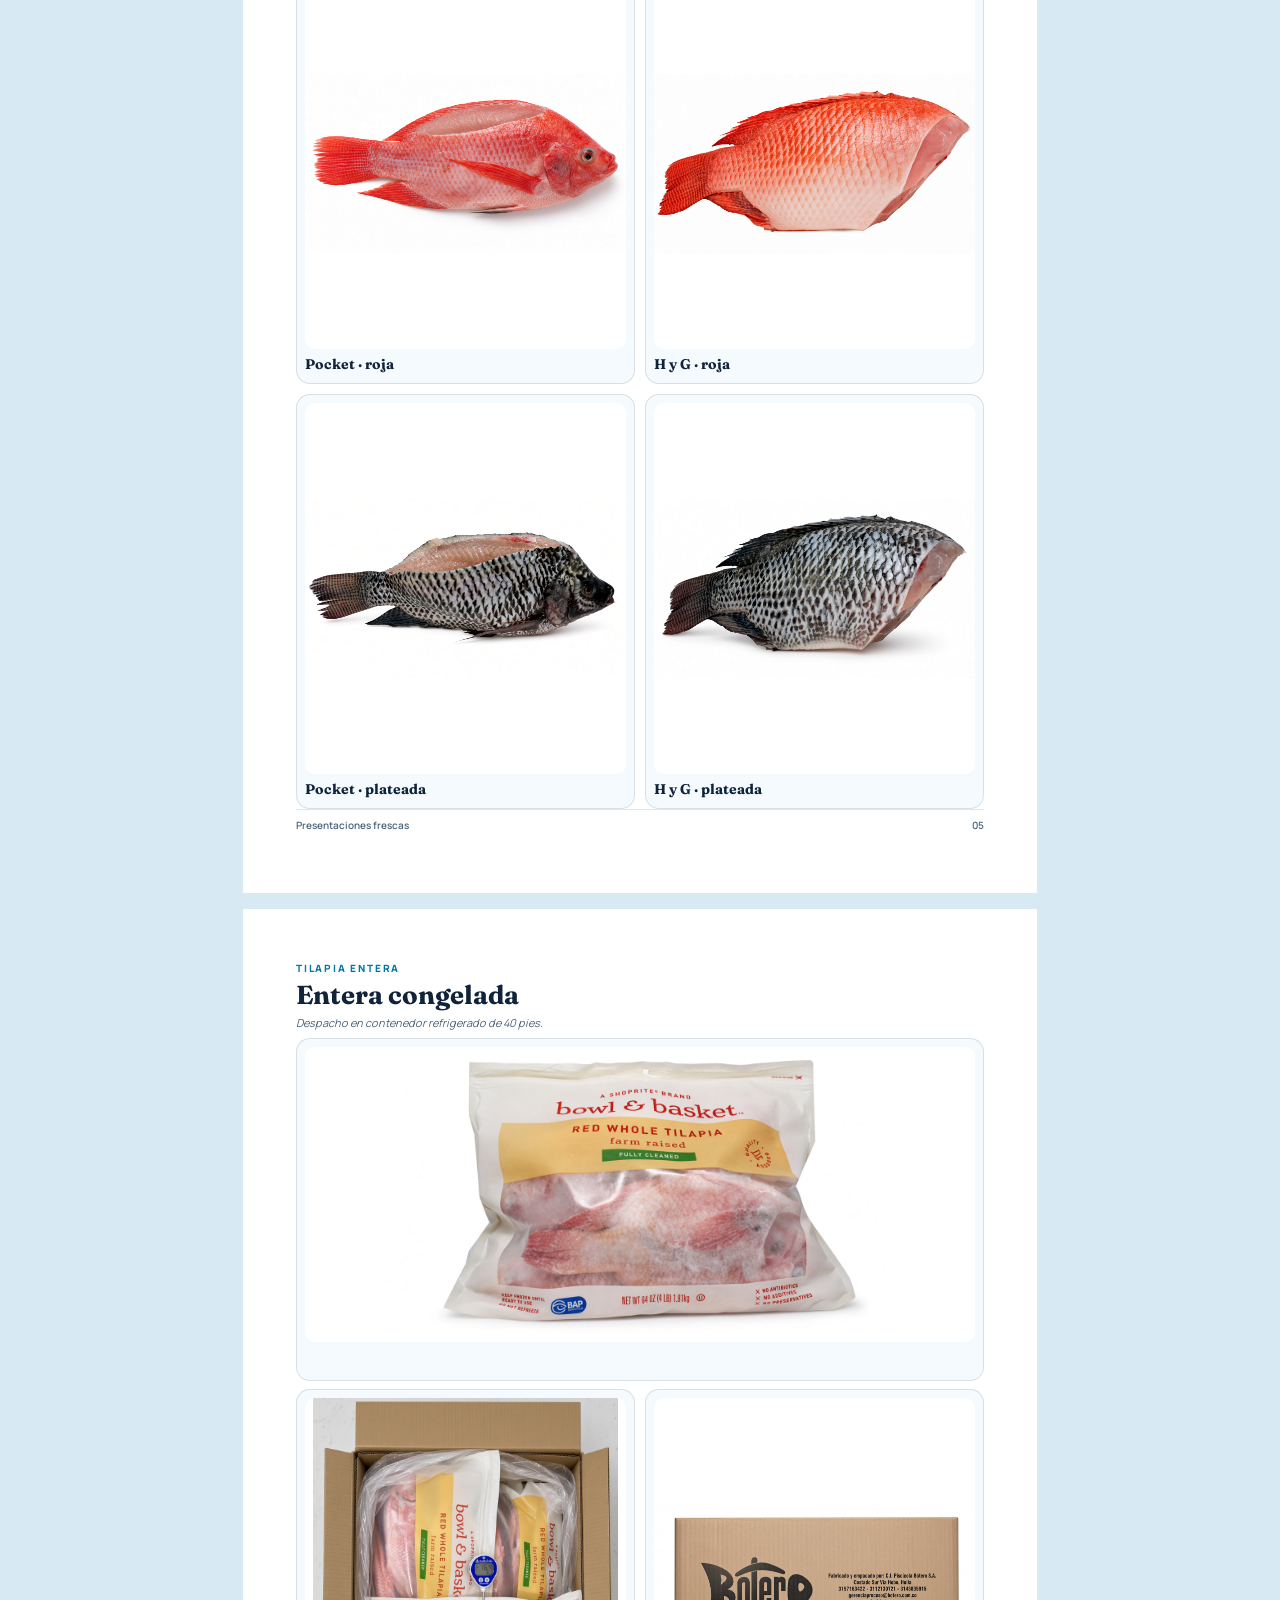
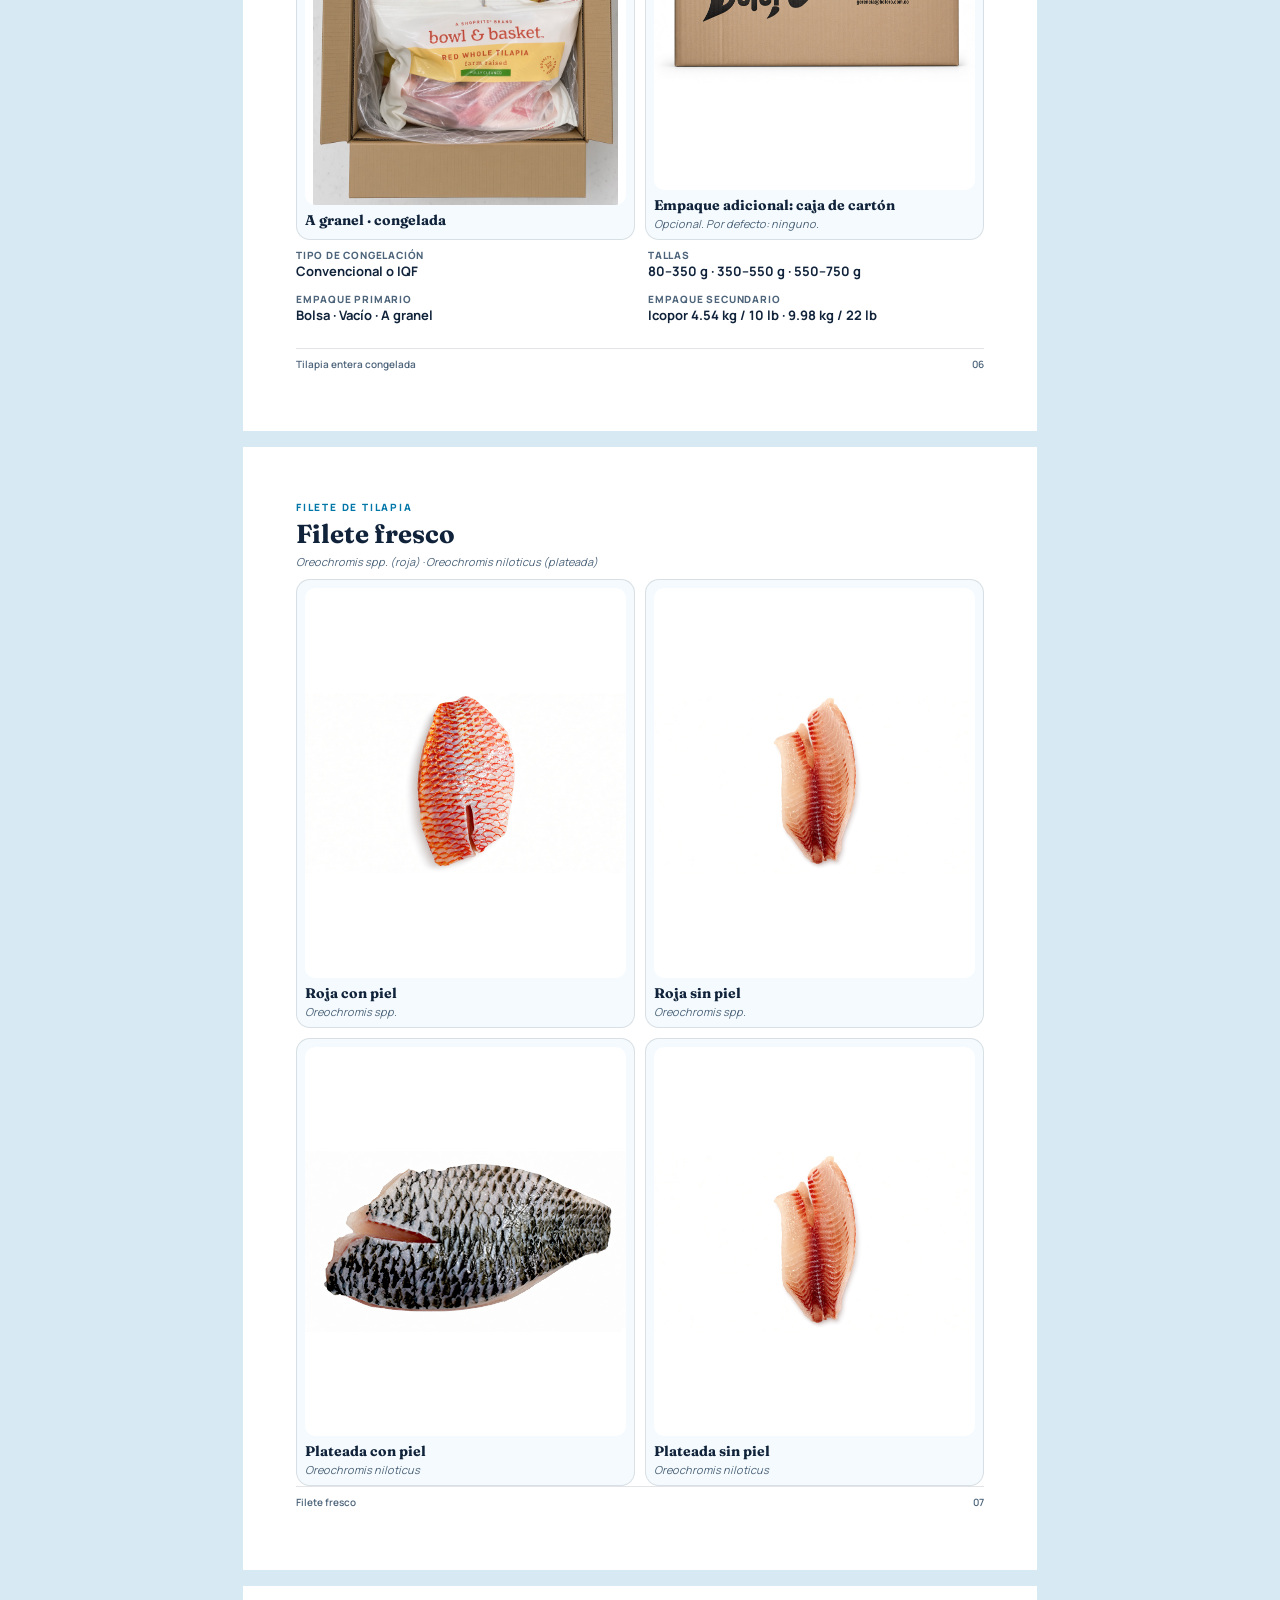
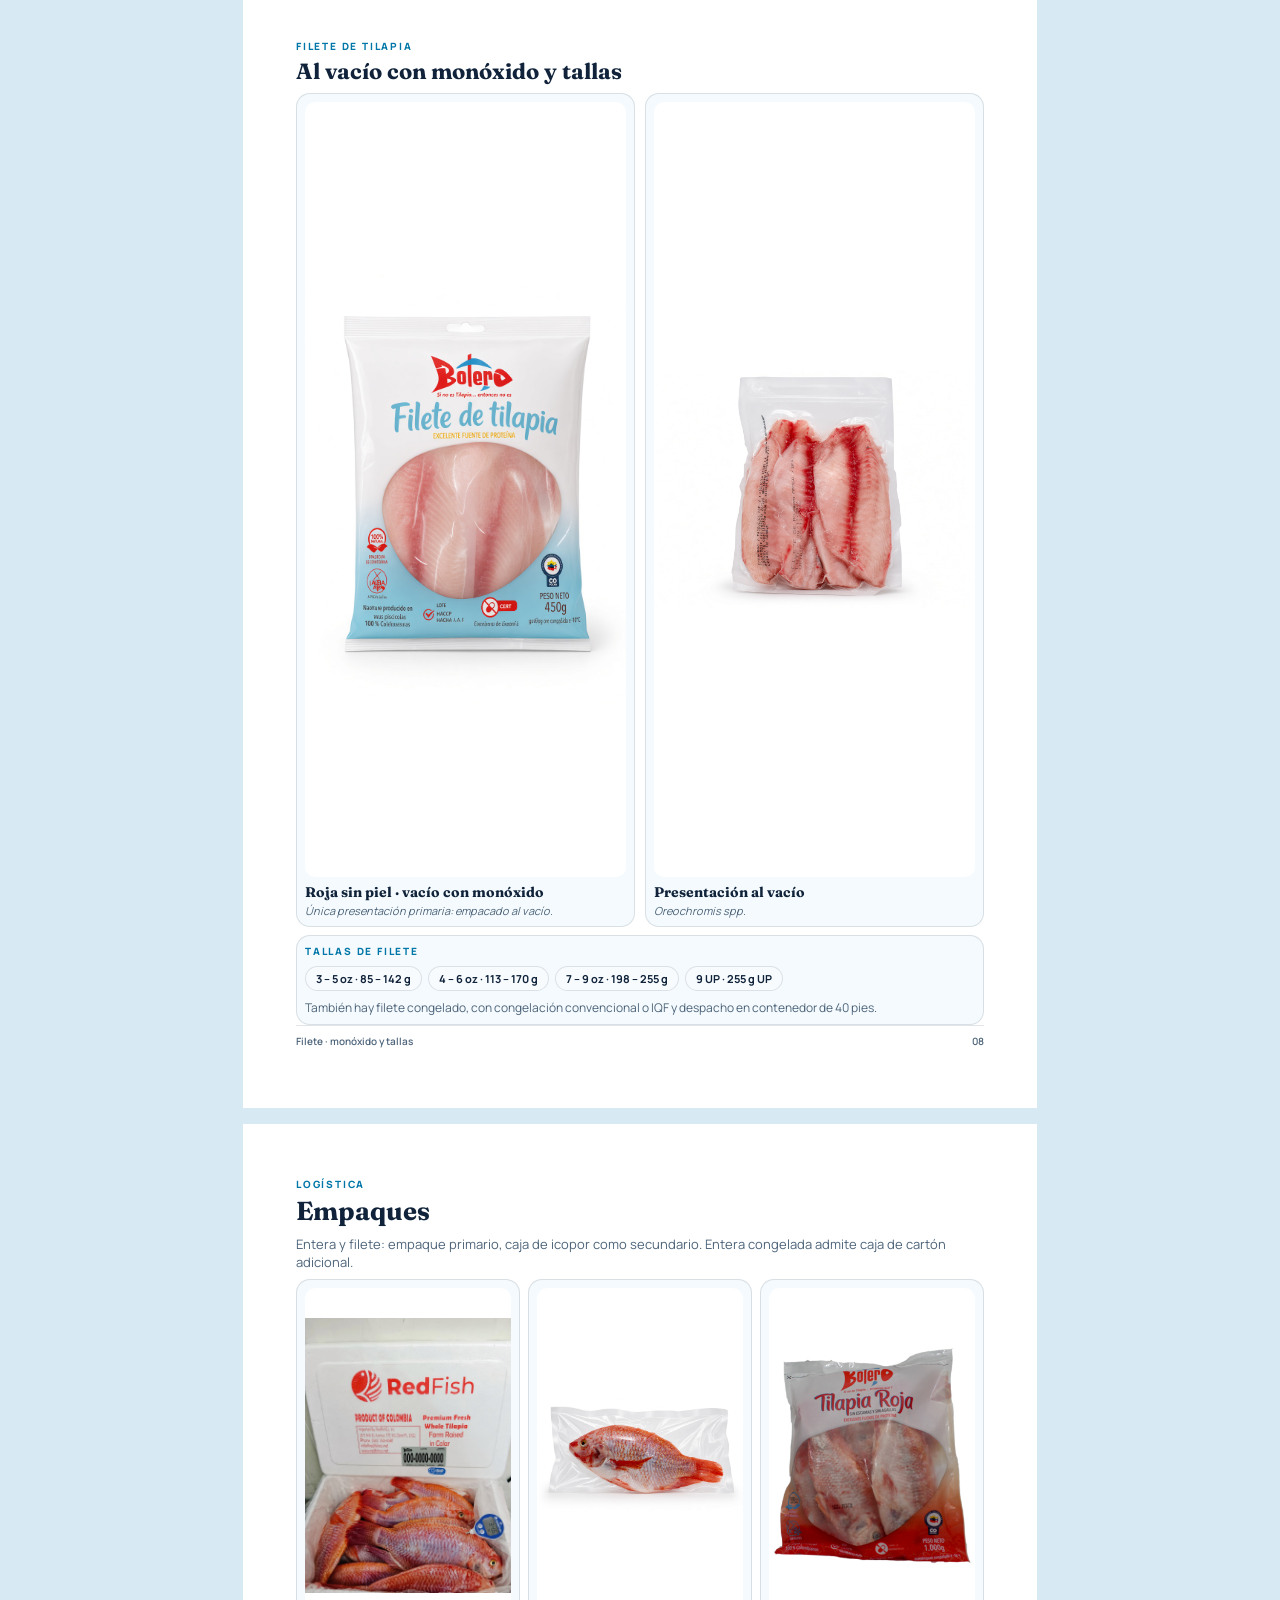
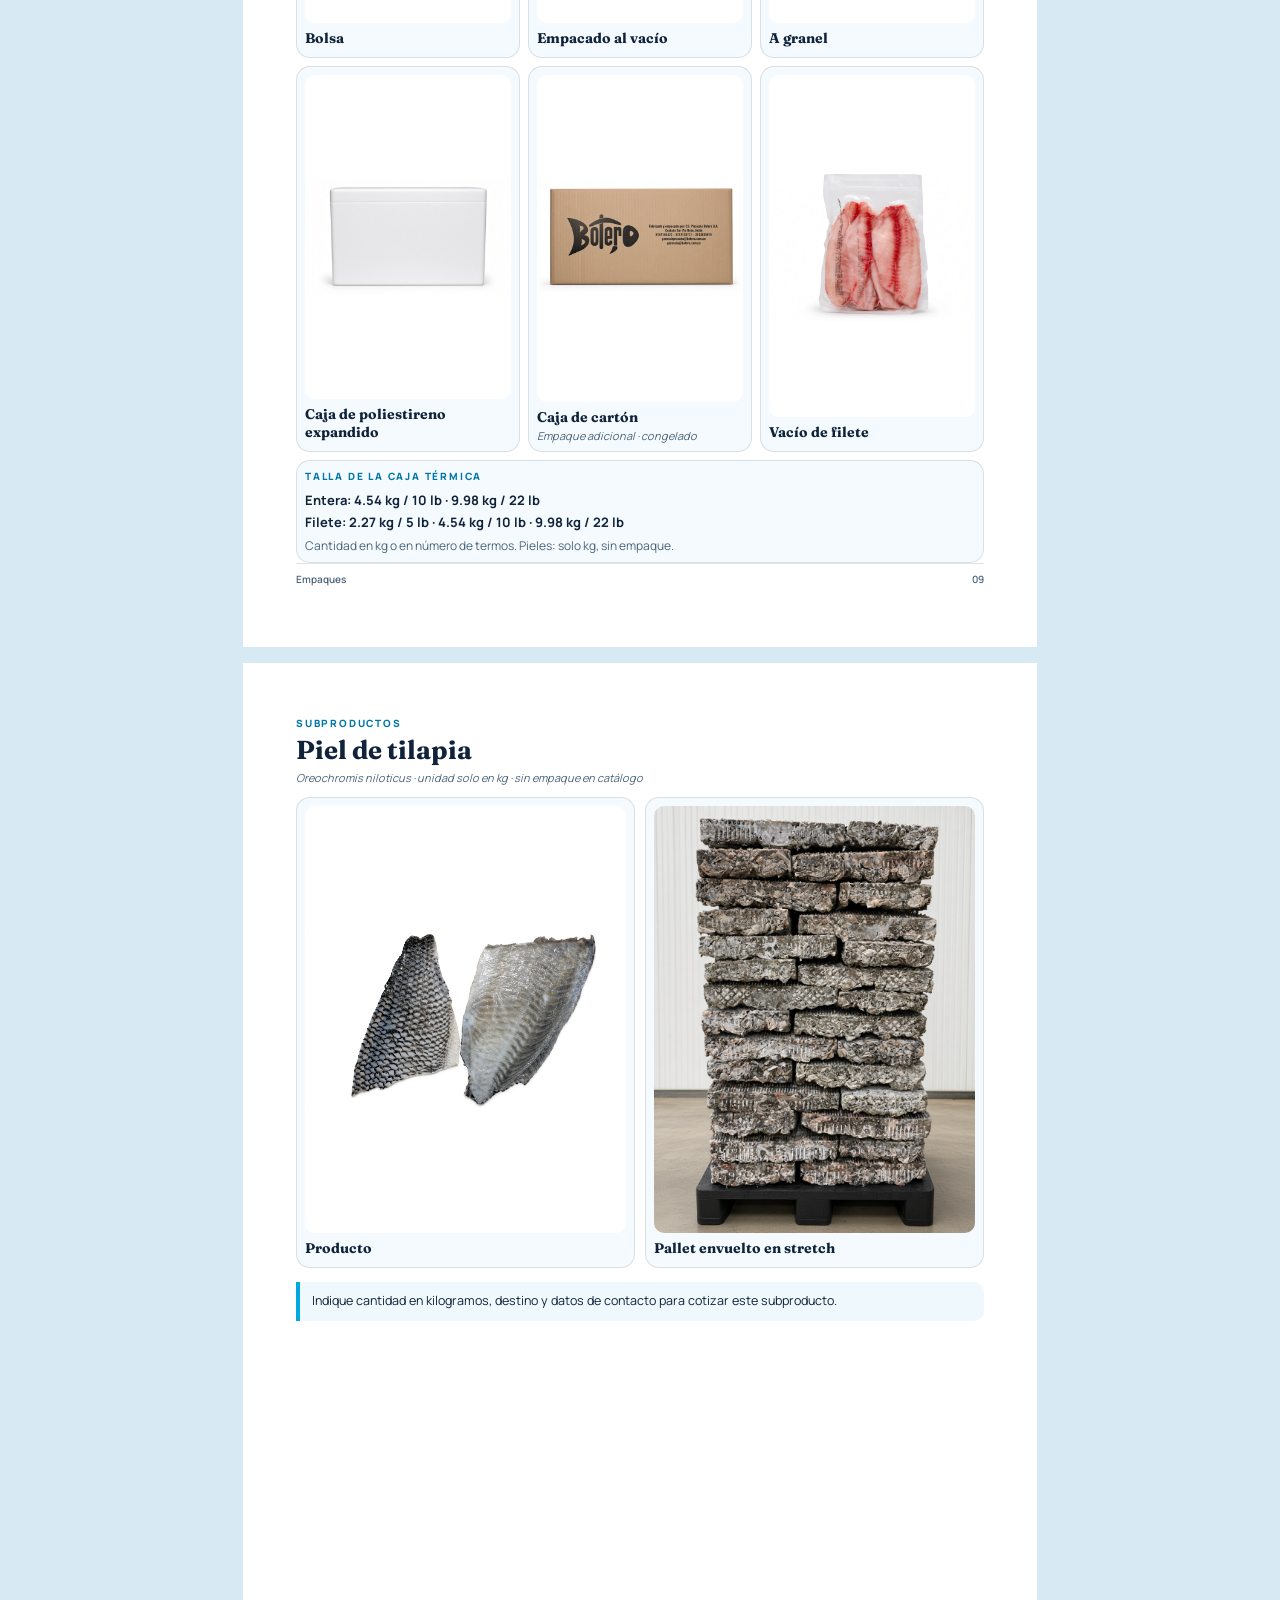
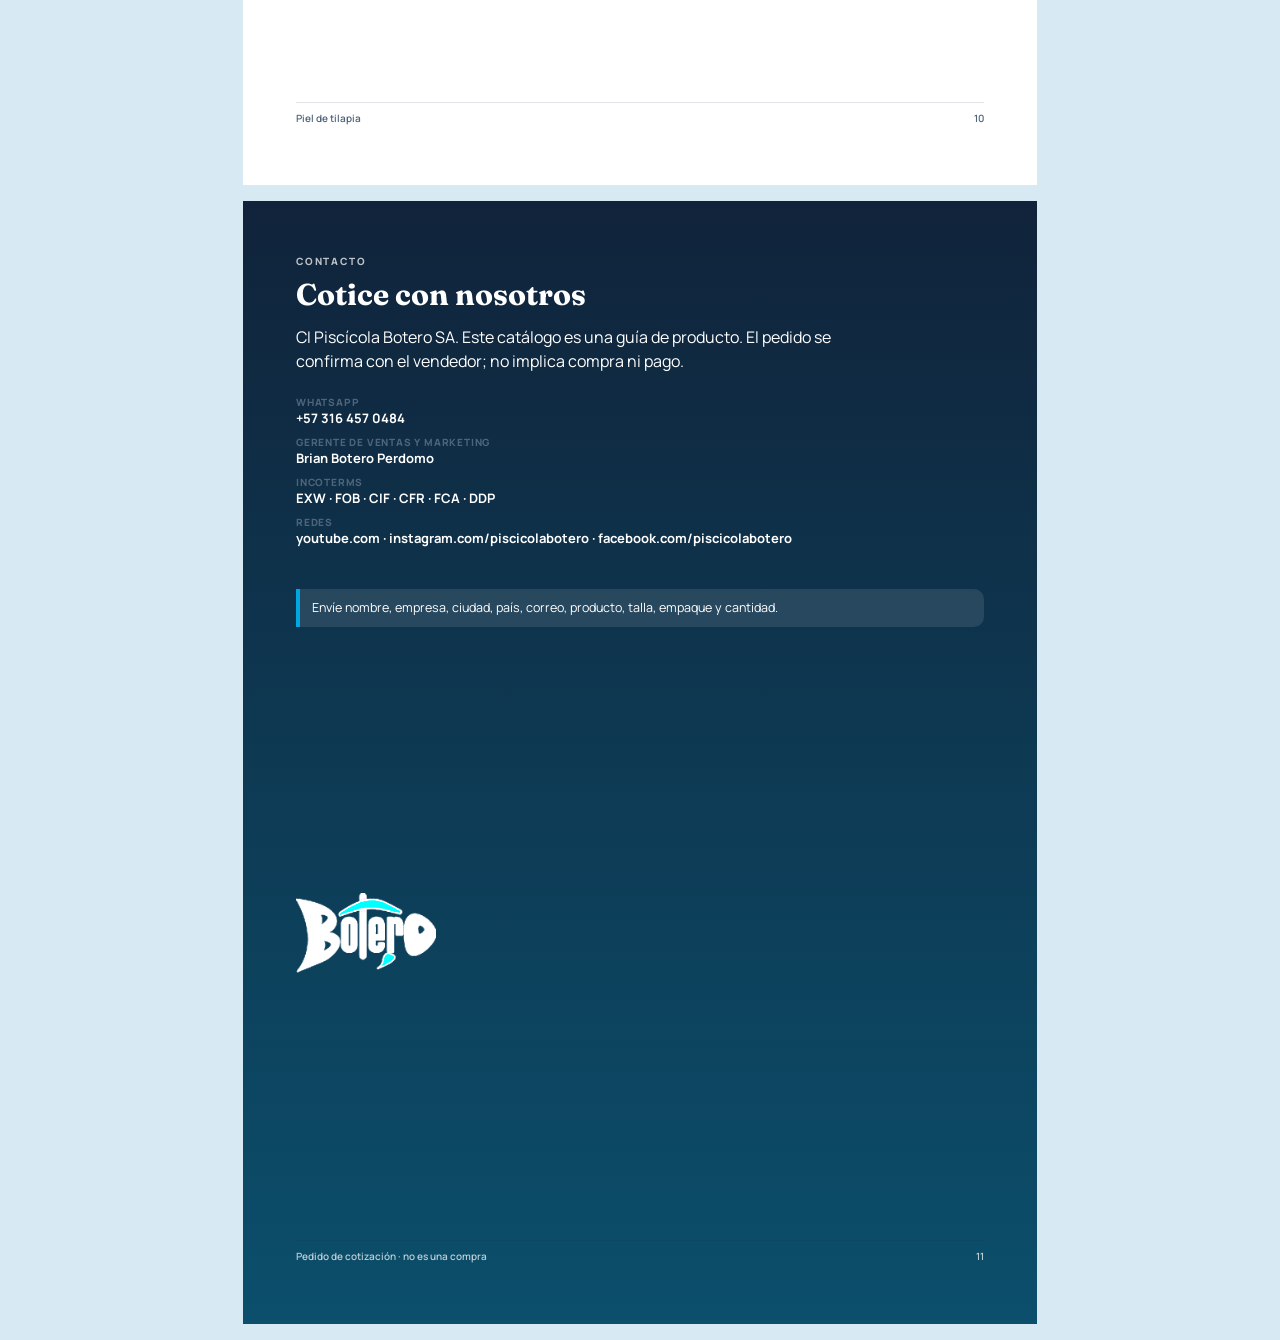
==== commit d094c531: "Add Botero quality certifications to the web and print catalog. Co-authored-by: Cursor <cursoragent@" ====
--- a/catalogo-impreso.html
+++ b/catalogo-impreso.html
@@ -168,7 +168,7 @@
             <p class="sub" style="margin-top:10px">CI Piscícola Botero SA</p>
             <p class="sub muted">Tilapia entera, filete y piel · fresco y congelado</p>
           </div>
-          <span class="badge">Edición impresa · 2026</span>
+          <span class="badge">BAP 4★ · HACCP · ASC · GLOBALG.A.P. · SMETA</span>
           <p class="foot" style="border:0;color:var(--ink)"><span>Colombia</span><span>Cotizaciones por WhatsApp +57 316 457 0484</span></p>
         </div>
       </section>
@@ -182,14 +182,15 @@
             No confirma una venta. Para cotizar, escriba por WhatsApp con producto, talla, empaque, cantidad y destino.
           </p>
           <ol class="toc">
-            <li><span>Tilapia entera fresca</span><span>03</span></li>
-            <li><span>Presentaciones frescas · Pocket y H y G</span><span>04</span></li>
-            <li><span>Tilapia entera congelada</span><span>05</span></li>
-            <li><span>Filete fresco</span><span>06</span></li>
-            <li><span>Filete con monóxido y tallas</span><span>07</span></li>
-            <li><span>Empaques</span><span>08</span></li>
-            <li><span>Piel de tilapia</span><span>09</span></li>
-            <li><span>Contacto e Incoterms</span><span>10</span></li>
+            <li><span>Certificaciones de calidad</span><span>03</span></li>
+            <li><span>Tilapia entera fresca</span><span>04</span></li>
+            <li><span>Presentaciones frescas · Pocket y H y G</span><span>05</span></li>
+            <li><span>Tilapia entera congelada</span><span>06</span></li>
+            <li><span>Filete fresco</span><span>07</span></li>
+            <li><span>Filete con monóxido y tallas</span><span>08</span></li>
+            <li><span>Empaques</span><span>09</span></li>
+            <li><span>Piel de tilapia</span><span>10</span></li>
+            <li><span>Contacto e Incoterms</span><span>11</span></li>
           </ol>
           <div class="note" style="margin-top:16px">
             <strong>Pedido de cotización.</strong> WhatsApp +57 316 457 0484 ·
@@ -211,6 +212,49 @@
 
       <section class="page">
         <div class="pad">
+          <p class="kicker">Calidad</p>
+          <h2 style="font-size:26px;margin:4px 0 8px">Certificaciones de calidad</h2>
+          <p class="muted" style="font-size:13px;line-height:1.5;margin-bottom:12px">
+            Certificaciones internacionales publicadas por C.I. Piscícola Botero S.A.: trazabilidad, inocuidad y sostenibilidad de la granja a la planta de exportación. Producto libre de antibióticos.
+          </p>
+          <div class="grid-2 grow">
+            <article class="card">
+              <h3>BAP 4★</h3>
+              <p class="sci">Best Aquaculture Practices</p>
+              <p style="margin-top:8px;font-size:13px;line-height:1.45">Cadena completa: granja de alevinos, granja de engorde, planta de piensos y planta de proceso.</p>
+            </article>
+            <article class="card">
+              <h3>HACCP</h3>
+              <p class="sci">Inocuidad alimentaria · INVIMA</p>
+              <p style="margin-top:8px;font-size:13px;line-height:1.45">Sistema preventivo en la planta de proceso de exportación. Requisito para exportar.</p>
+            </article>
+            <article class="card">
+              <h3>ASC</h3>
+              <p class="sci">Aquaculture Stewardship Council · CoC</p>
+              <p style="margin-top:8px;font-size:13px;line-height:1.45">Cría ambiental y socialmente responsable, con cadena de custodia hasta la planta.</p>
+            </article>
+            <article class="card">
+              <h3>GLOBALG.A.P.</h3>
+              <p class="sci">Buenas prácticas · CoC · GRASP</p>
+              <p style="margin-top:8px;font-size:13px;line-height:1.45">Producción segura y sostenible. Cadena de custodia hasta planta. Recertificación GRASP.</p>
+            </article>
+            <article class="card">
+              <h3>SMETA</h3>
+              <p class="sci">Sedex Members Ethical Trade Audit</p>
+              <p style="margin-top:8px;font-size:13px;line-height:1.45">Auditoría social anual de la planta: trabajo, salud y seguridad, ambiente y ética.</p>
+            </article>
+            <article class="card">
+              <h3>Cadena certificada</h3>
+              <p class="sci">Del alevino a la exportación</p>
+              <p style="margin-top:8px;font-size:13px;line-height:1.45">Alevinos: BAP. Engorde: BAP, ASC, GLOBALG.A.P. Piensos: BAP. Planta: BAP, ASC CoC, GLOBALG.A.P. CoC, SMETA, HACCP.</p>
+            </article>
+          </div>
+          <p class="foot"><span>Certificaciones de calidad</span><span>03</span></p>
+        </div>
+      </section>
+
+      <section class="page">
+        <div class="pad">
           <p class="kicker">Tilapia entera</p>
           <h2 style="font-size:26px;margin:4px 0 4px">Entera fresca</h2>
           <p class="sci">Oreochromis spp. (roja) · Oreochromis niloticus (plateada)</p>
@@ -234,7 +278,7 @@
               <span class="chip">550 – 750 g</span>
             </div>
           </div>
-          <p class="foot"><span>Tilapia entera fresca</span><span>03</span></p>
+          <p class="foot"><span>Tilapia entera fresca</span><span>04</span></p>
         </div>
       </section>
 
@@ -268,7 +312,7 @@
               <h3>H y G · plateada</h3>
             </article>
           </div>
-          <p class="foot"><span>Presentaciones frescas</span><span>04</span></p>
+          <p class="foot"><span>Presentaciones frescas</span><span>05</span></p>
         </div>
       </section>
 
@@ -297,7 +341,7 @@
             <div><dt>Empaque primario</dt><dd>Bolsa · Vacío · A granel</dd></div>
             <div><dt>Empaque secundario</dt><dd>Icopor 4.54 kg / 10 lb · 9.98 kg / 22 lb</dd></div>
           </dl>
-          <p class="foot"><span>Tilapia entera congelada</span><span>05</span></p>
+          <p class="foot"><span>Tilapia entera congelada</span><span>06</span></p>
         </div>
       </section>
 
@@ -328,7 +372,7 @@
               <p class="sci">Oreochromis niloticus</p>
             </article>
           </div>
-          <p class="foot"><span>Filete fresco</span><span>06</span></p>
+          <p class="foot"><span>Filete fresco</span><span>07</span></p>
         </div>
       </section>
 
@@ -358,7 +402,7 @@
             </div>
             <p class="muted" style="margin-top:8px;font-size:12px">También hay filete congelado, con congelación convencional o IQF y despacho en contenedor de 40 pies.</p>
           </div>
-          <p class="foot"><span>Filete · monóxido y tallas</span><span>07</span></p>
+          <p class="foot"><span>Filete · monóxido y tallas</span><span>08</span></p>
         </div>
       </section>
 
@@ -400,7 +444,7 @@
             <p style="margin-top:4px;font-size:13px;font-weight:700">Filete: 2.27 kg / 5 lb · 4.54 kg / 10 lb · 9.98 kg / 22 lb</p>
             <p class="muted" style="margin-top:6px;font-size:12px">Cantidad en kg o en número de termos. Pieles: solo kg, sin empaque.</p>
           </div>
-          <p class="foot"><span>Empaques</span><span>08</span></p>
+          <p class="foot"><span>Empaques</span><span>09</span></p>
         </div>
       </section>
 
@@ -420,7 +464,7 @@
             </article>
           </div>
           <div class="note" style="margin-top:14px">Indique cantidad en kilogramos, destino y datos de contacto para cotizar este subproducto.</div>
-          <p class="foot"><span>Piel de tilapia</span><span>09</span></p>
+          <p class="foot"><span>Piel de tilapia</span><span>10</span></p>
         </div>
       </section>
 
@@ -439,7 +483,7 @@
             Envíe nombre, empresa, ciudad, país, correo, producto, talla, empaque y cantidad.
           </div>
           <img src="assets/logo.png" alt="" style="width:140px;margin-top:auto;filter:brightness(10)" />
-          <p class="foot"><span>Pedido de cotización · no es una compra</span><span>10</span></p>
+          <p class="foot"><span>Pedido de cotización · no es una compra</span><span>11</span></p>
         </div>
       </section>
     </div>
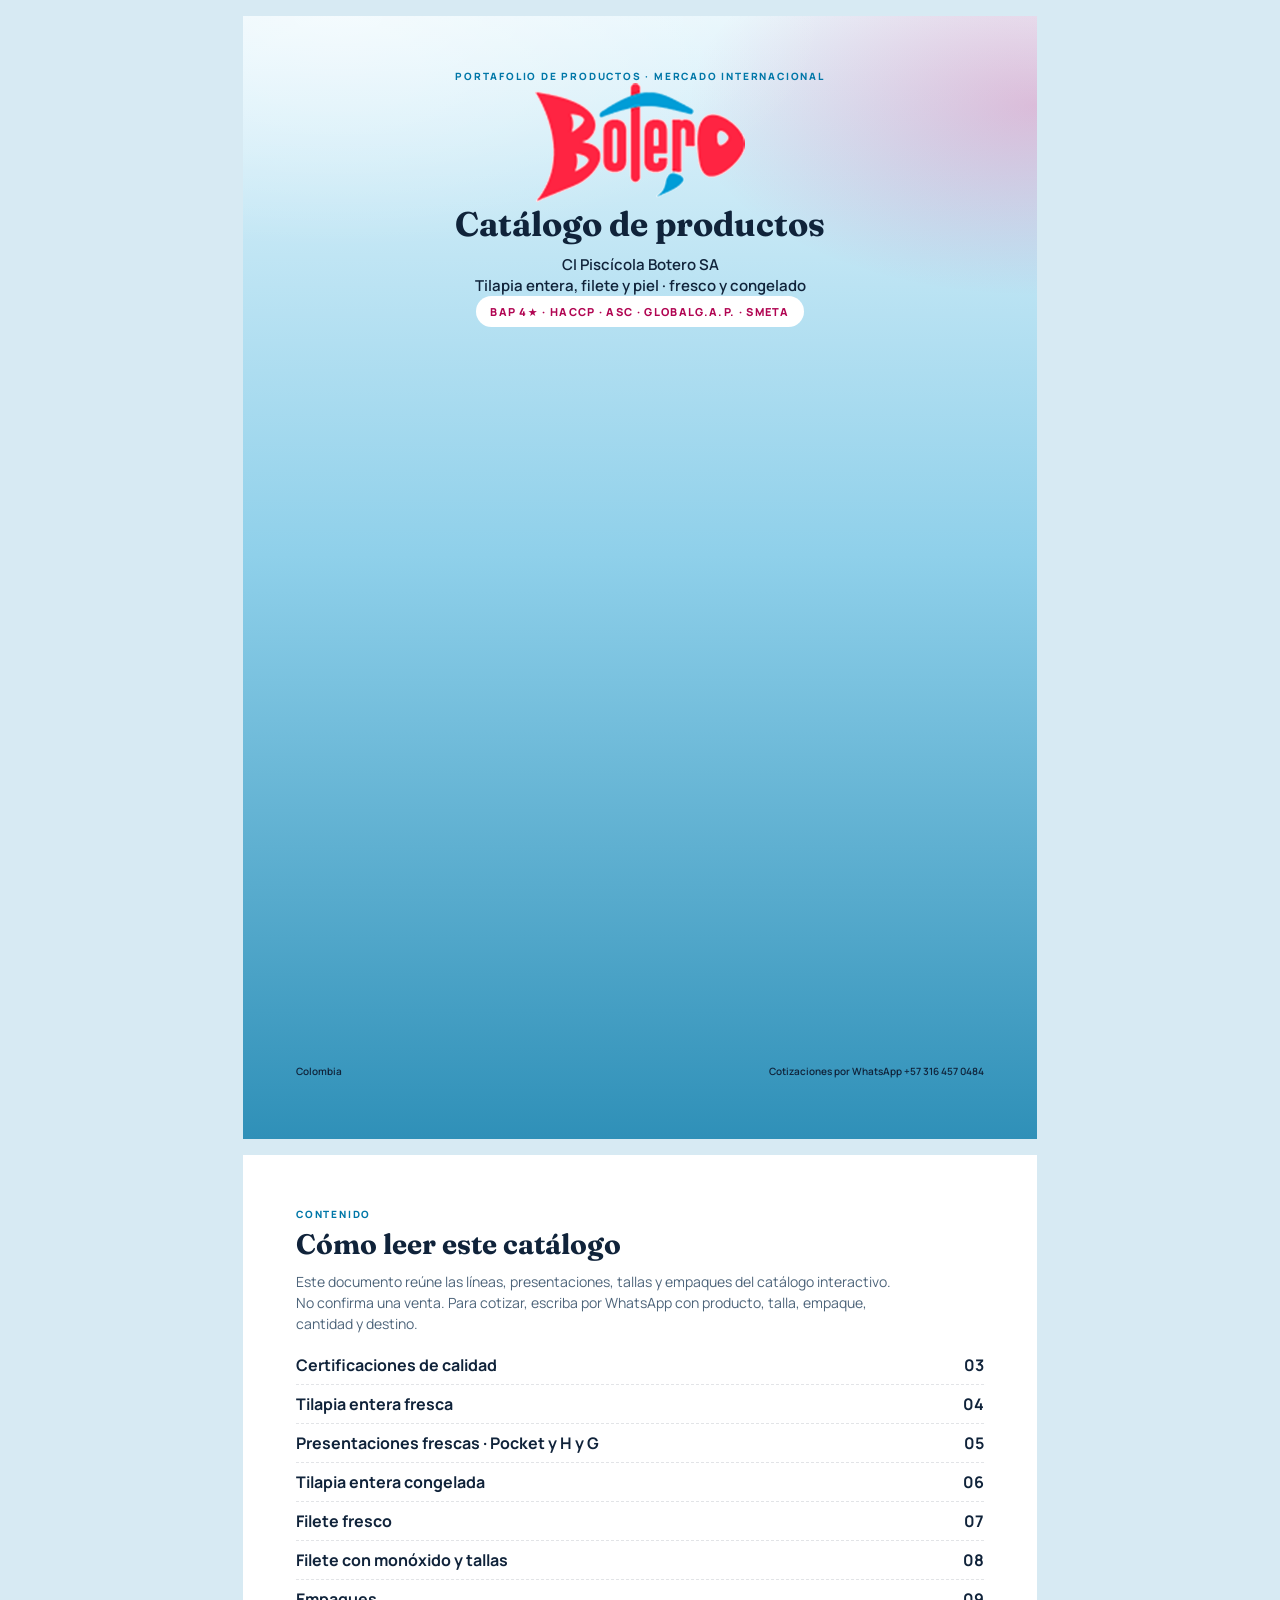
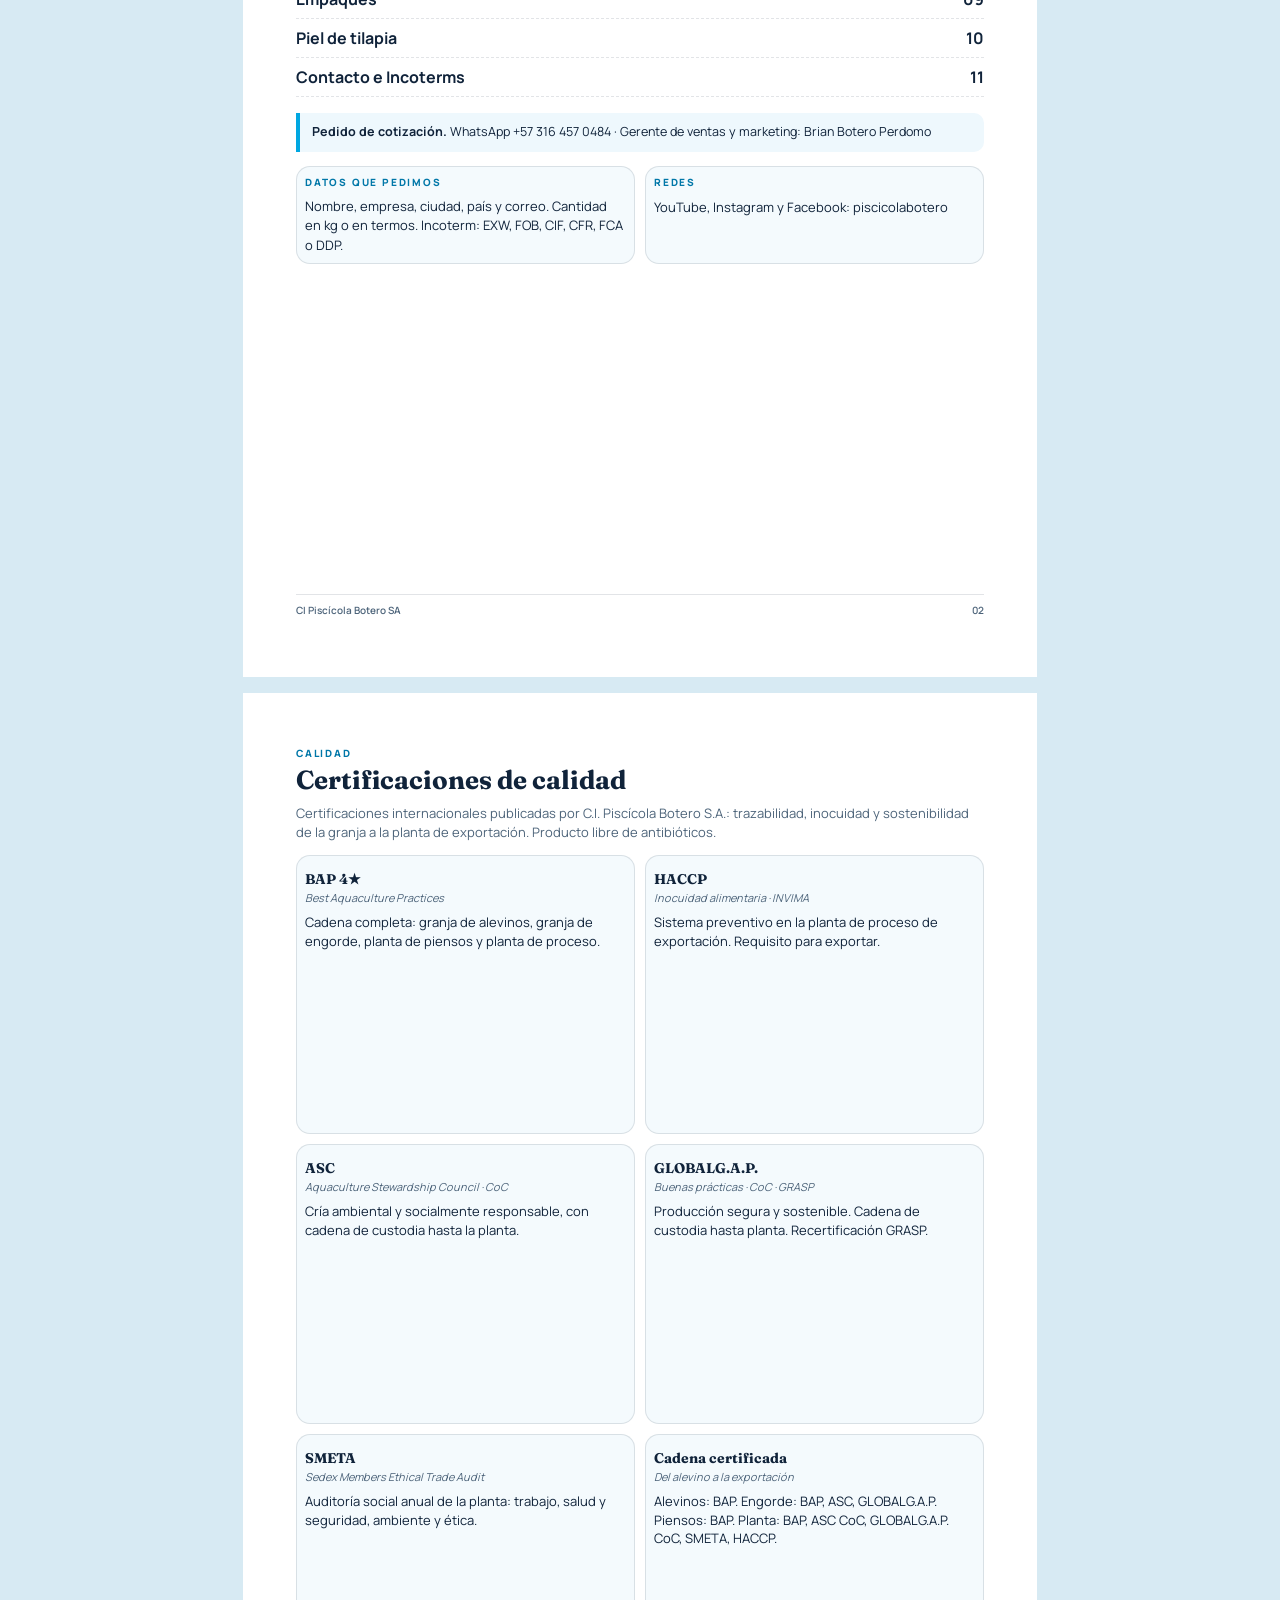
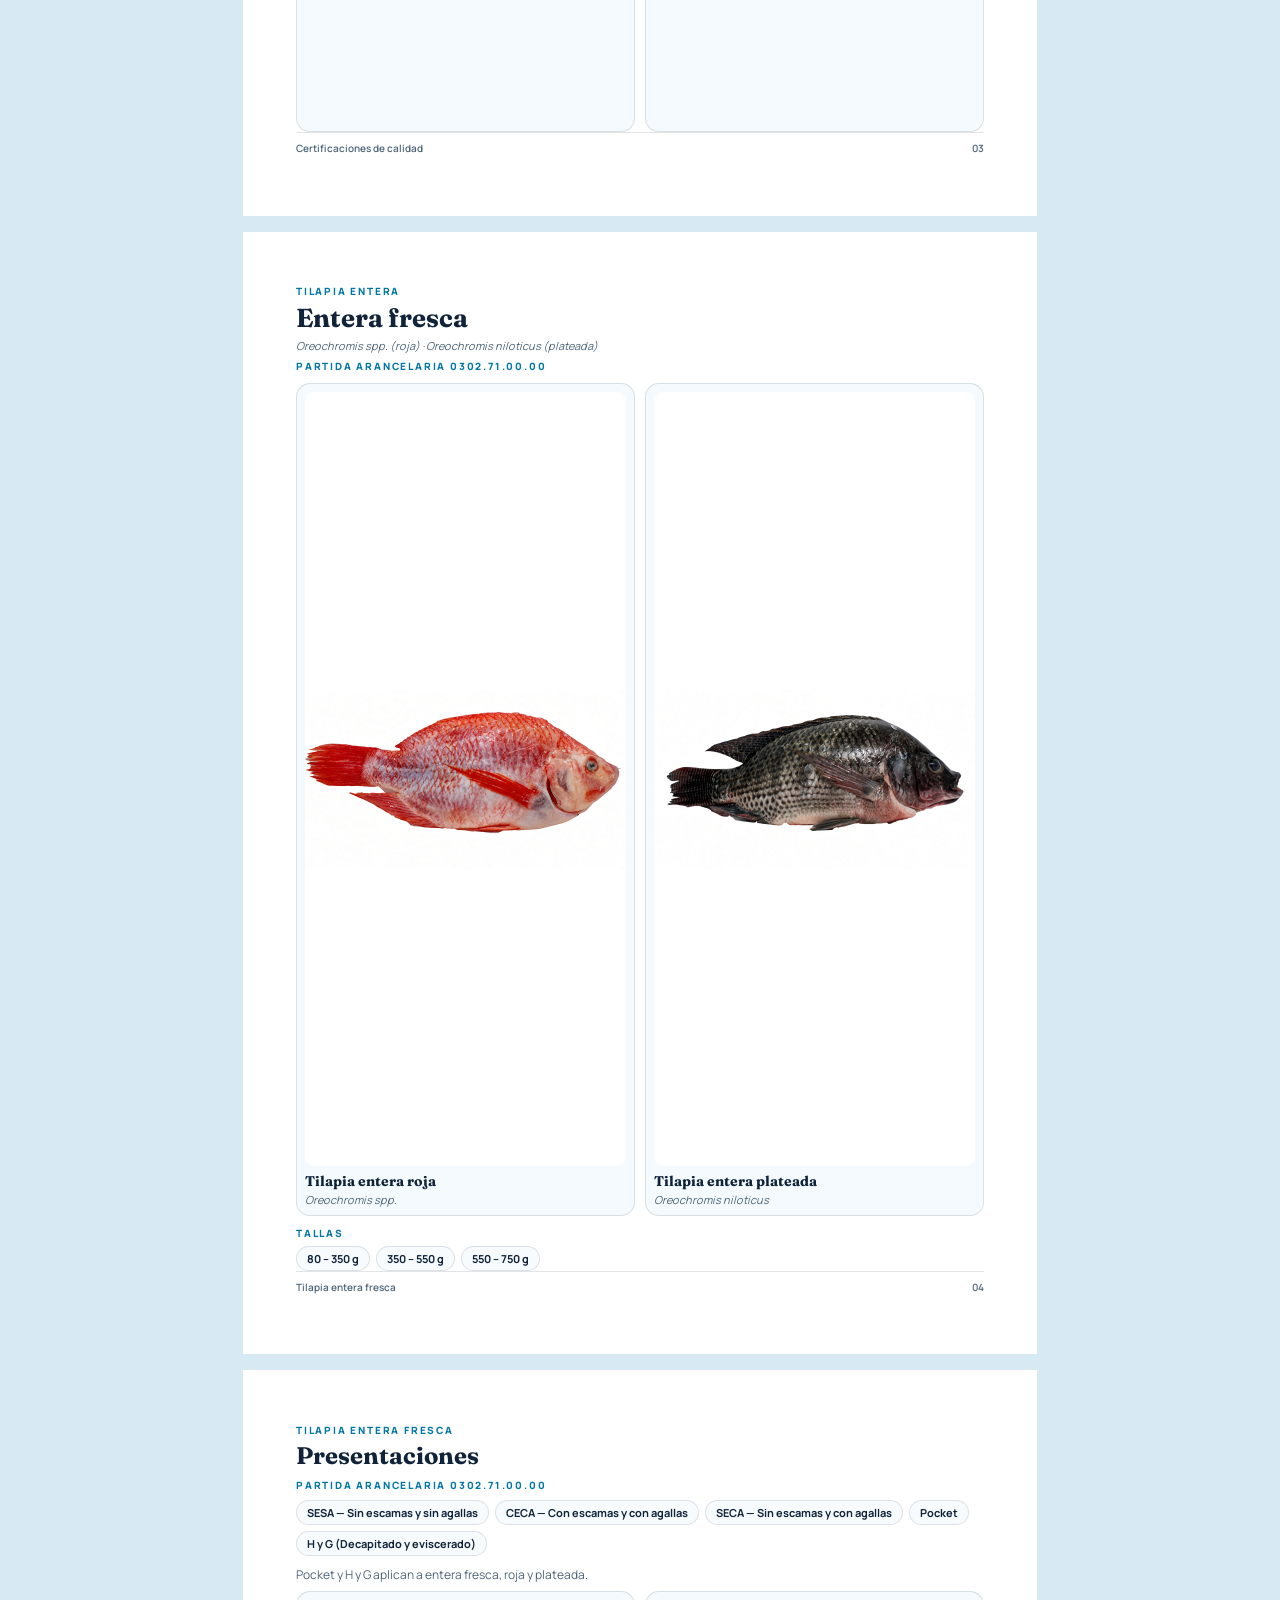
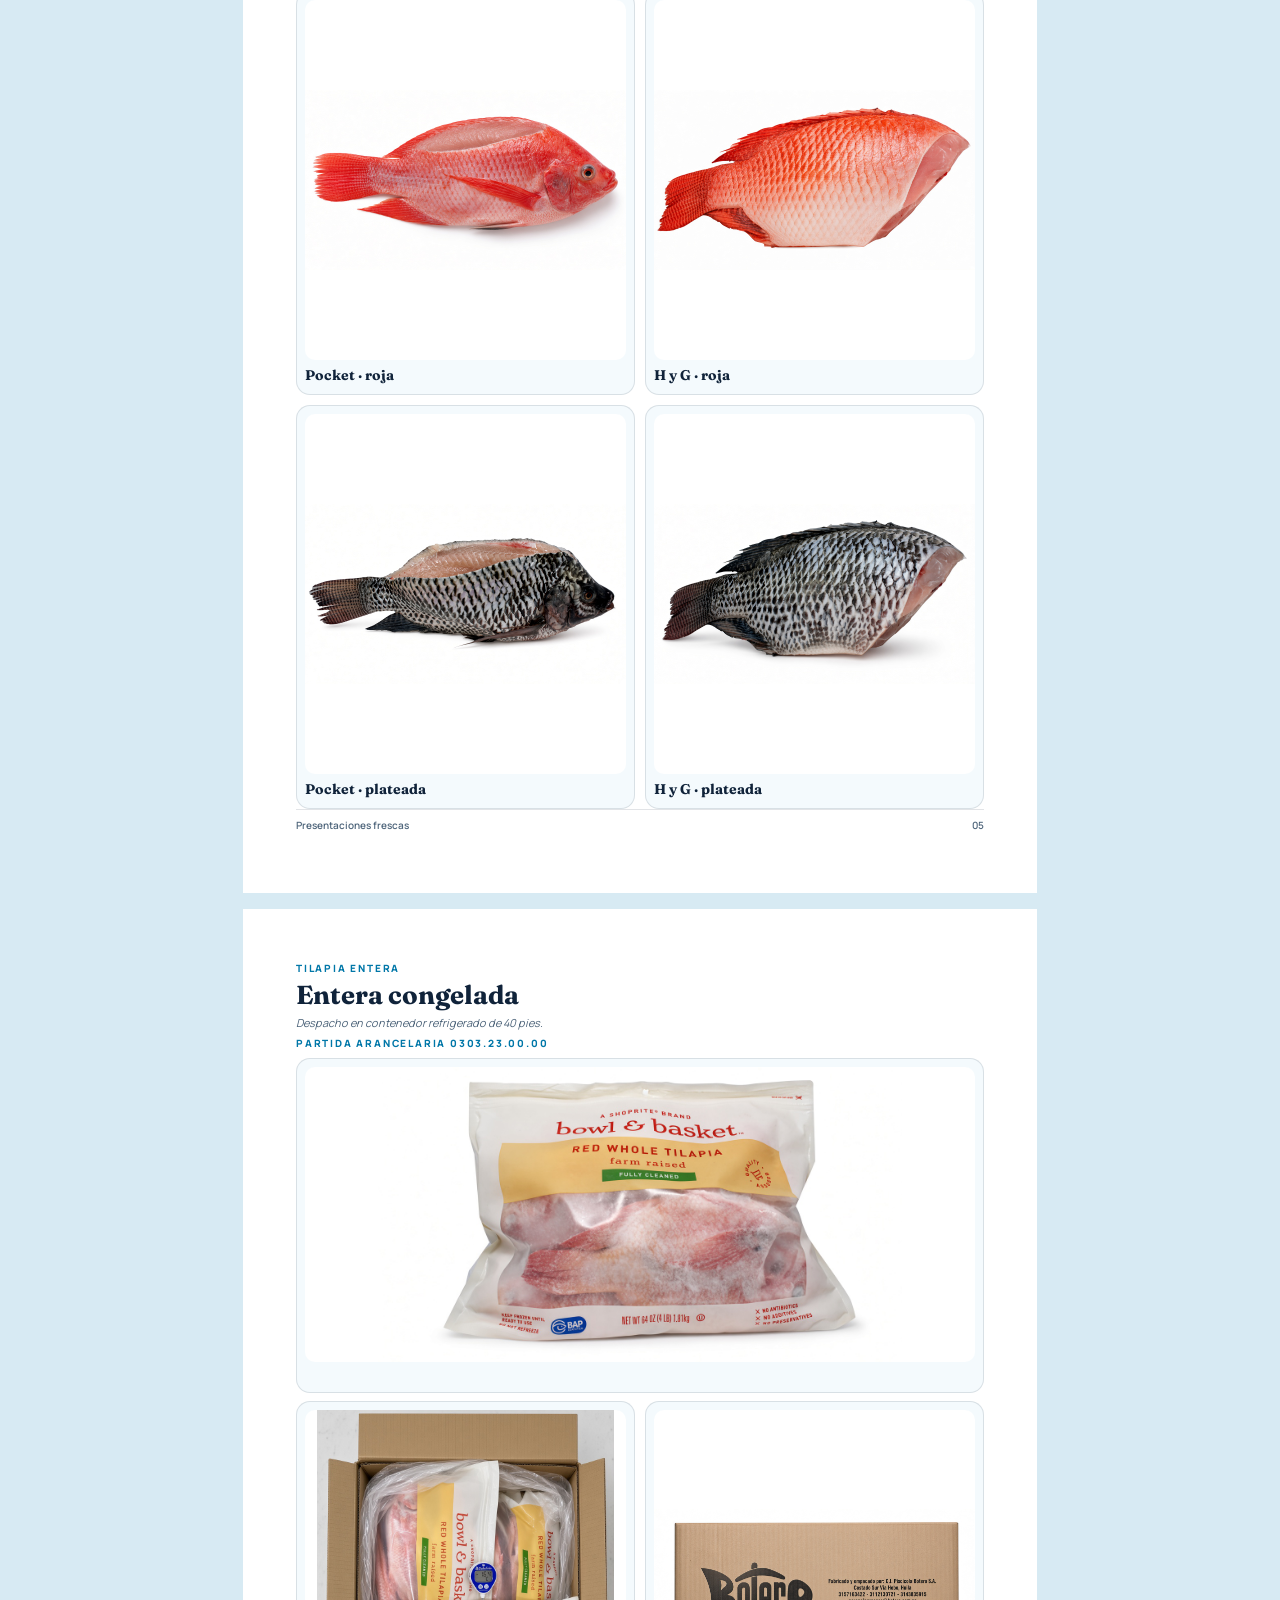
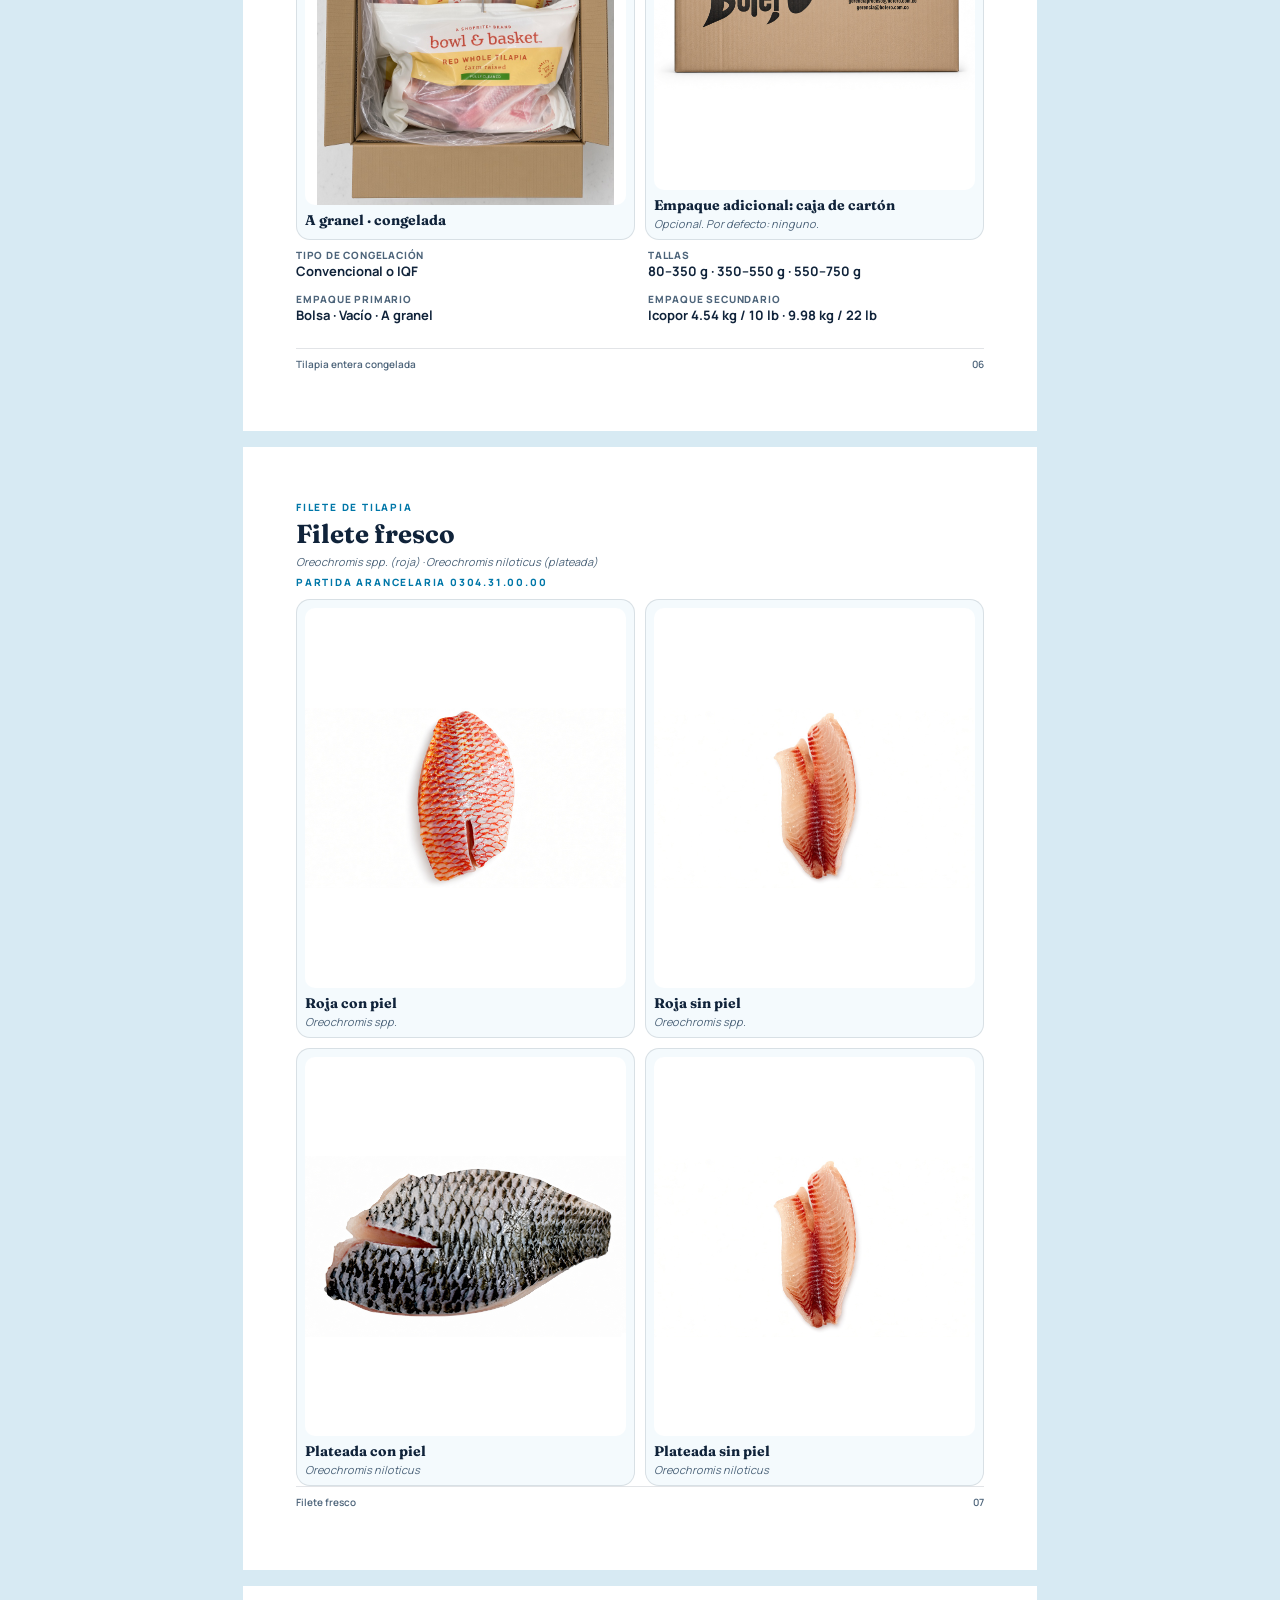
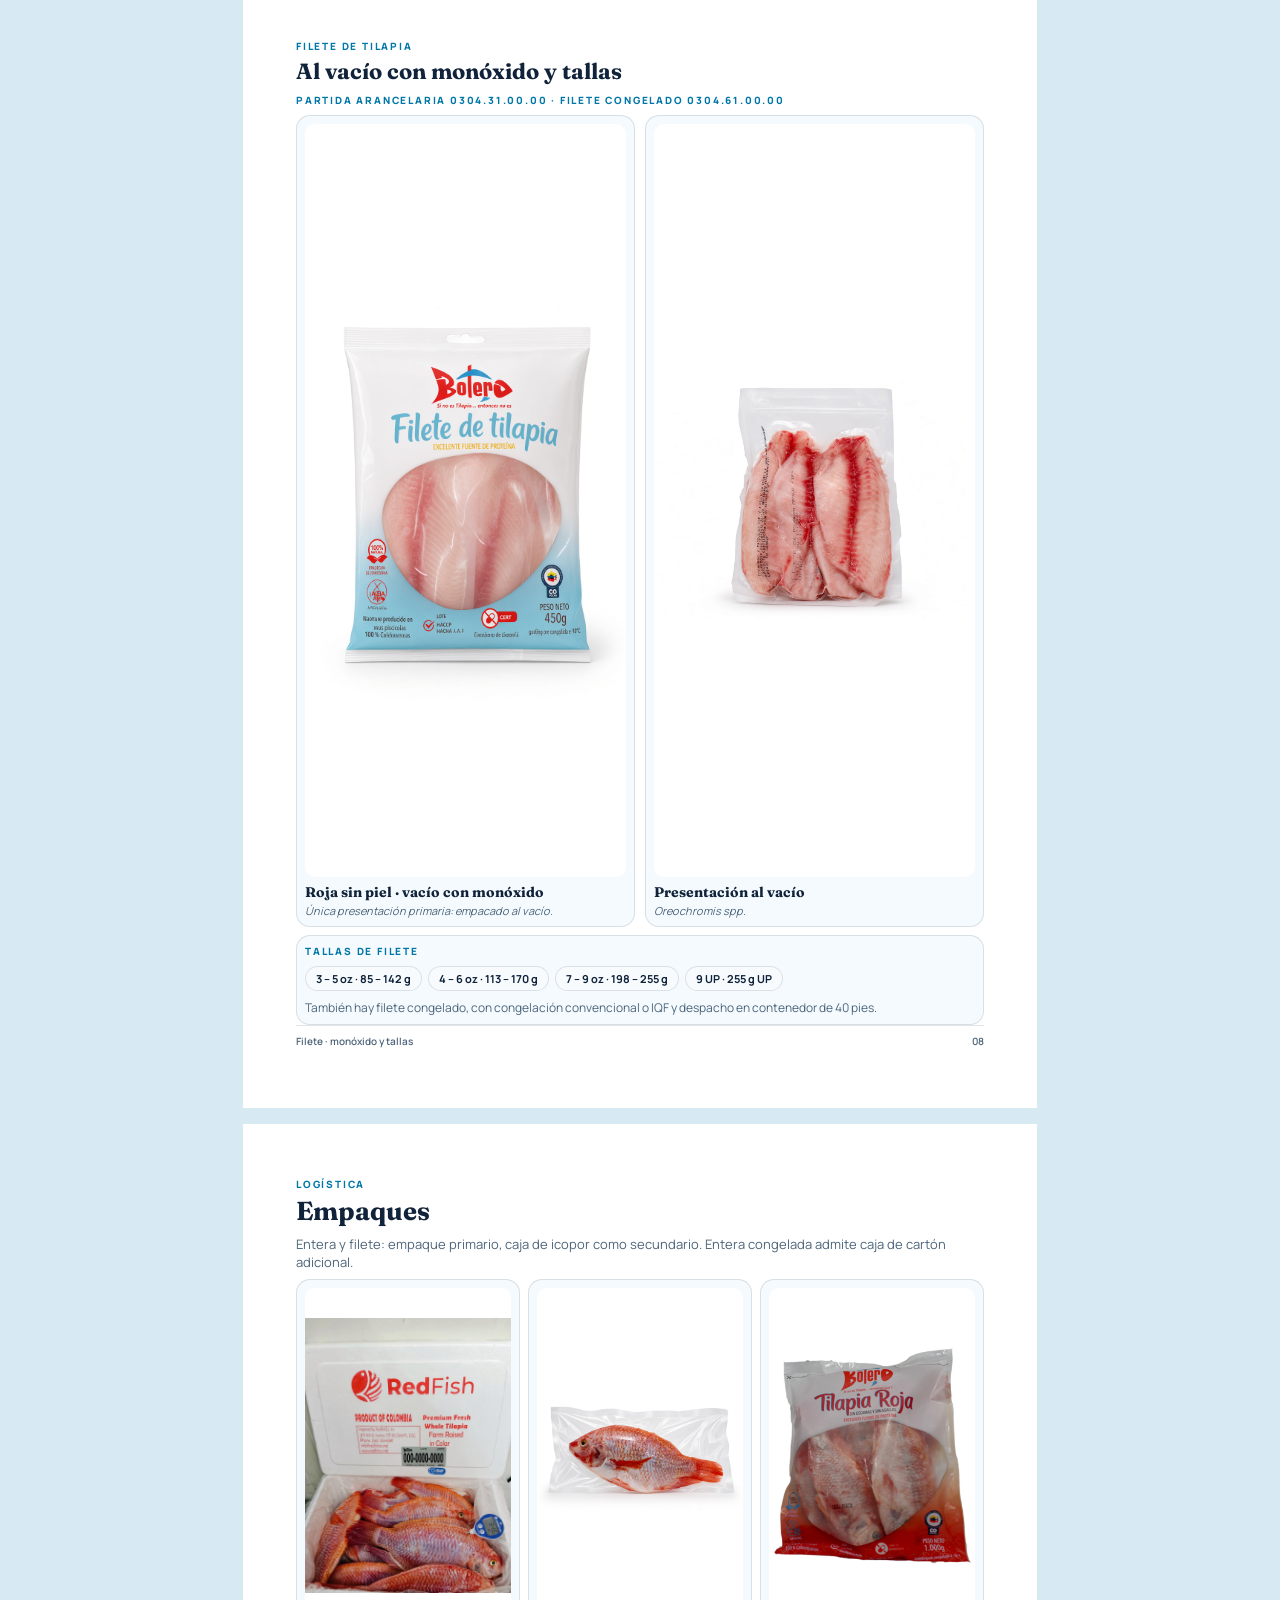
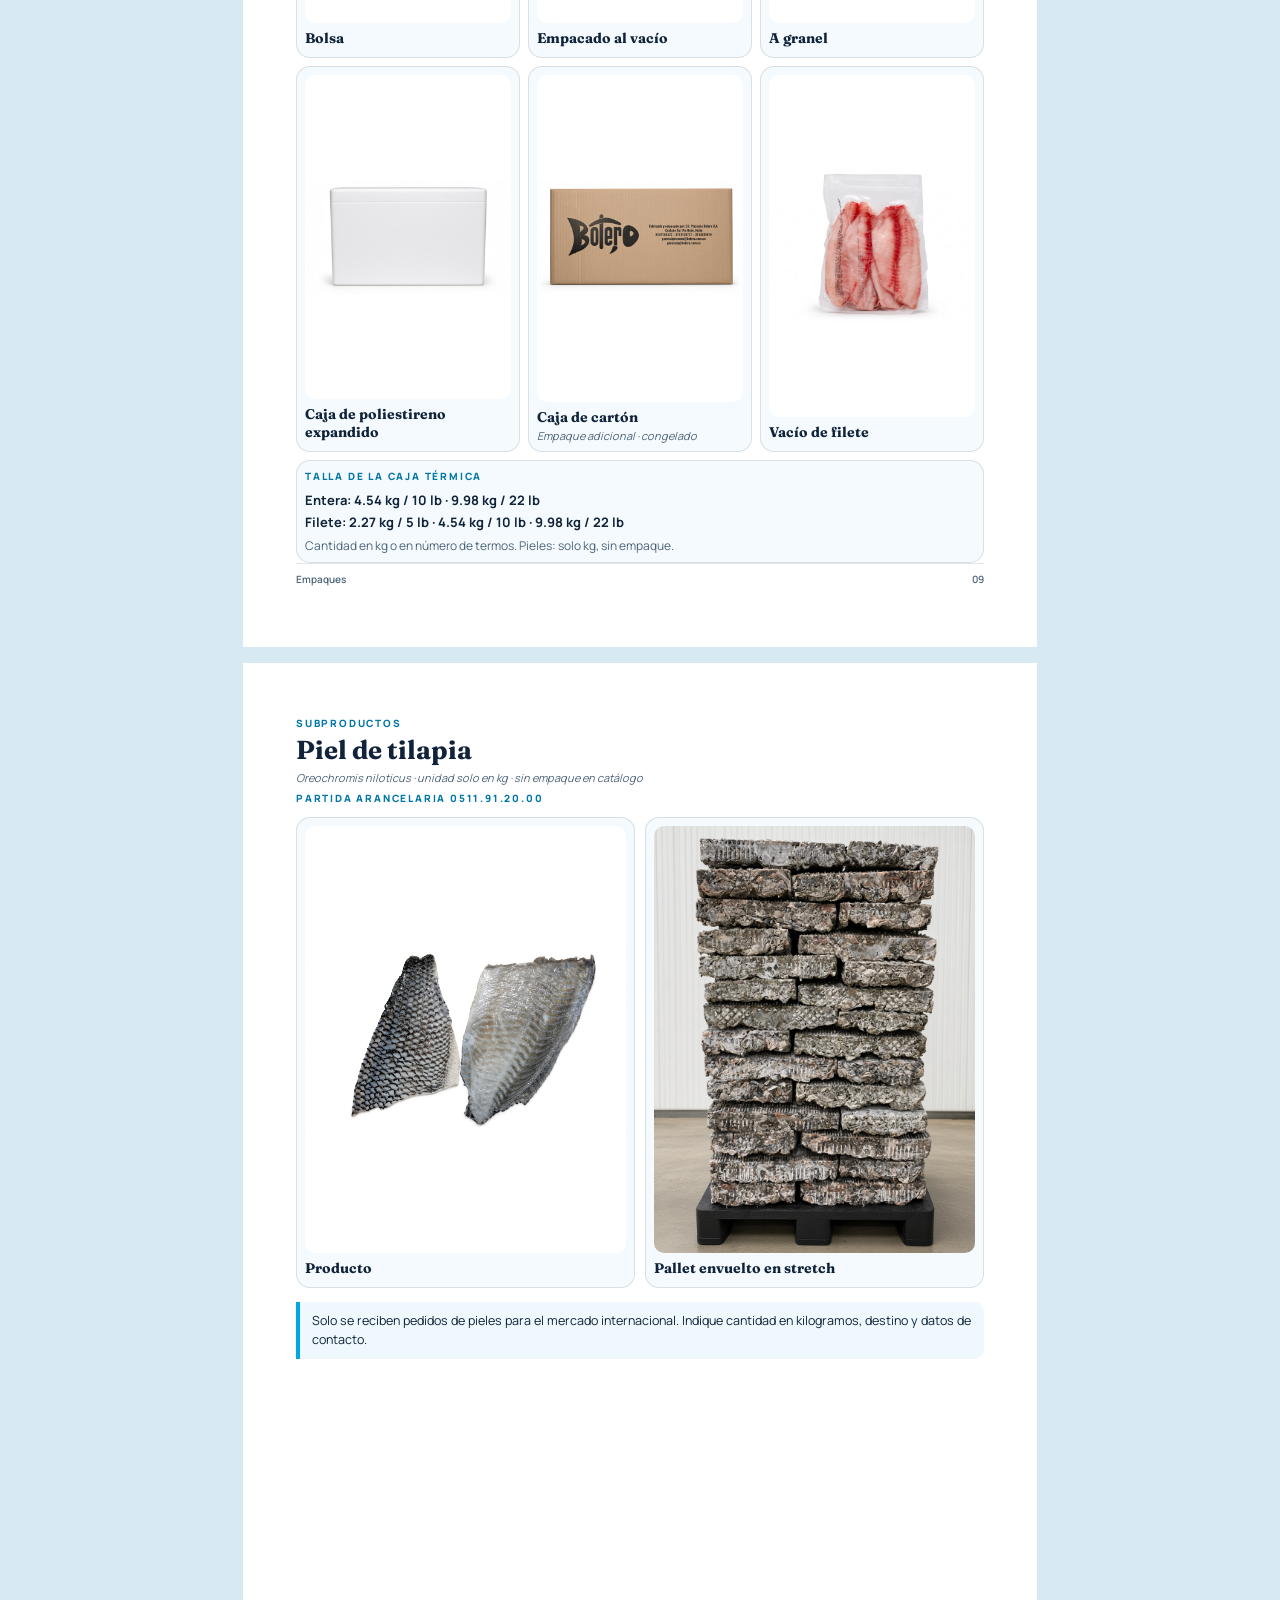
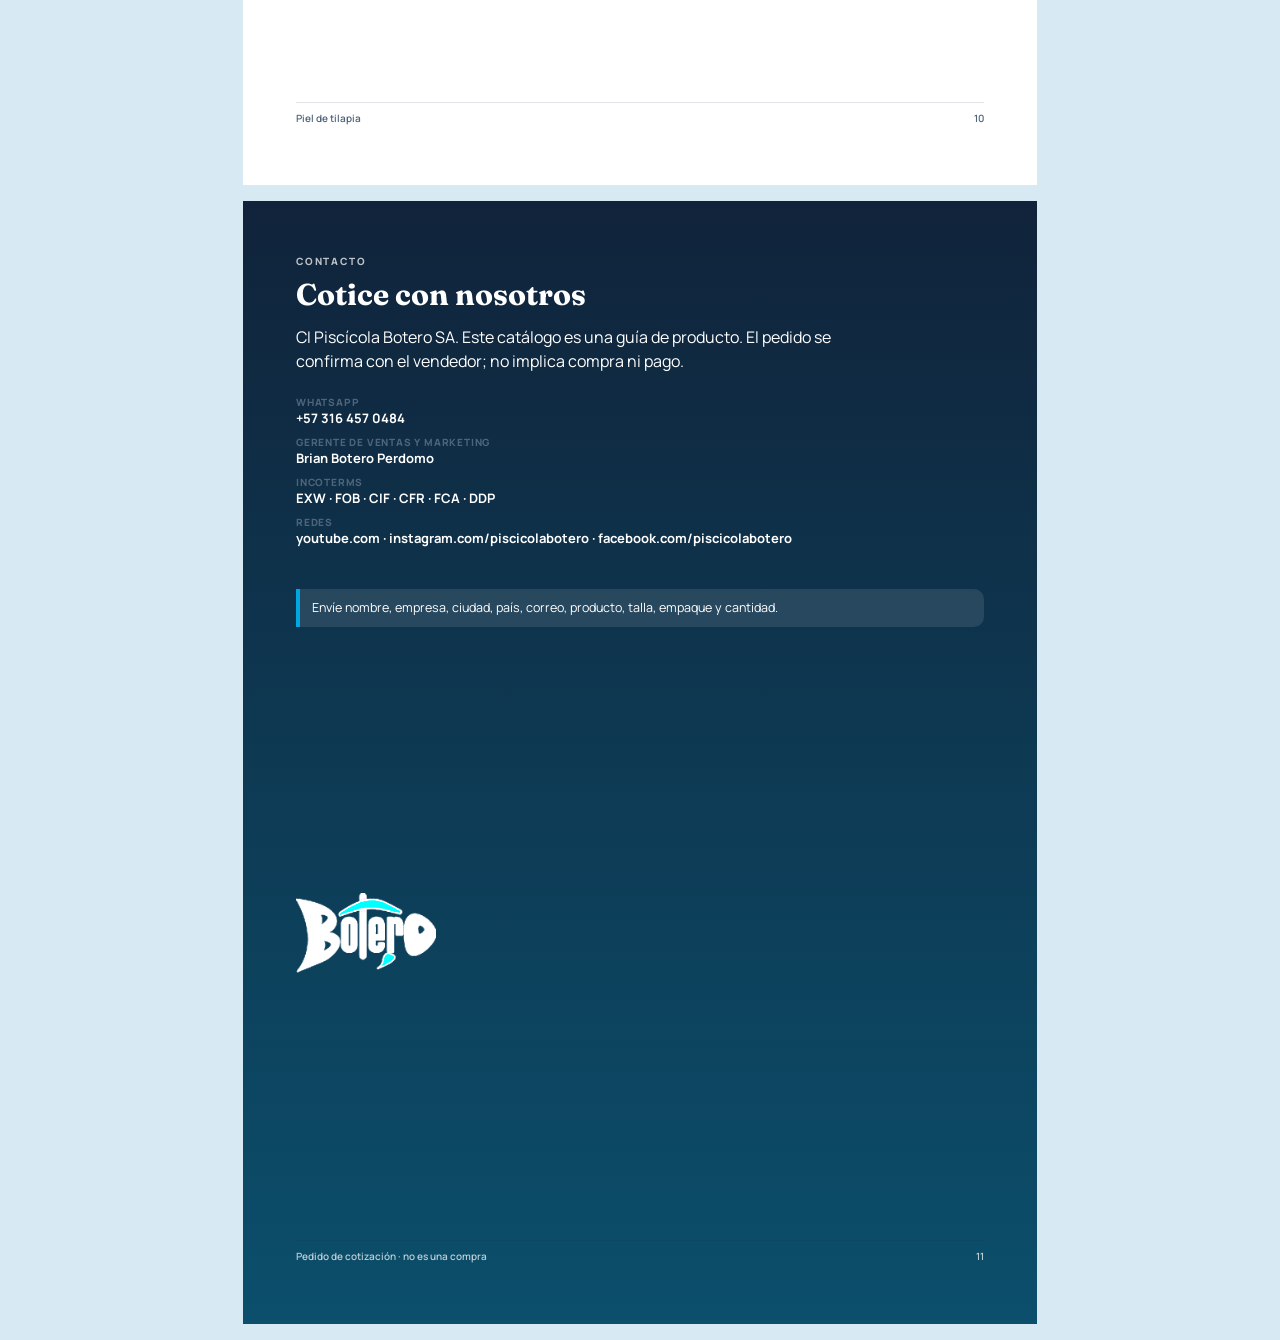
==== commit ddb67427: "Show HS codes on product cards, order form and summary, plus skins export-only note. Co-authored-by:" ====
--- a/catalogo-impreso.html
+++ b/catalogo-impreso.html
@@ -258,6 +258,7 @@
           <p class="kicker">Tilapia entera</p>
           <h2 style="font-size:26px;margin:4px 0 4px">Entera fresca</h2>
           <p class="sci">Oreochromis spp. (roja) · Oreochromis niloticus (plateada)</p>
+          <p class="kicker" style="margin-top:6px">Partida arancelaria 0302.71.00.00</p>
           <div class="grid-2 grow" style="margin-top:10px">
             <article class="card">
               <div class="photo"><img src="assets/products/entera-roja.jpg" alt="Tilapia entera roja" /></div>
@@ -286,6 +287,7 @@
         <div class="pad">
           <p class="kicker">Tilapia entera fresca</p>
           <h2 style="font-size:24px;margin:4px 0 8px">Presentaciones</h2>
+          <p class="kicker" style="margin-bottom:8px">Partida arancelaria 0302.71.00.00</p>
           <div class="chips" style="margin-bottom:10px">
             <span class="chip">SESA — Sin escamas y sin agallas</span>
             <span class="chip">CECA — Con escamas y con agallas</span>
@@ -321,6 +323,7 @@
           <p class="kicker">Tilapia entera</p>
           <h2 style="font-size:26px;margin:4px 0 4px">Entera congelada</h2>
           <p class="sci">Despacho en contenedor refrigerado de 40 pies.</p>
+          <p class="kicker" style="margin-top:6px">Partida arancelaria 0303.23.00.00</p>
           <article class="card" style="flex:0.72;min-height:0;margin-top:8px">
             <div class="photo hero"><img src="assets/products/entera-congelado.jpg" alt="Tilapia entera congelada" /></div>
           </article>
@@ -350,6 +353,7 @@
           <p class="kicker">Filete de tilapia</p>
           <h2 style="font-size:26px;margin:4px 0 4px">Filete fresco</h2>
           <p class="sci">Oreochromis spp. (roja) · Oreochromis niloticus (plateada)</p>
+          <p class="kicker" style="margin-top:6px">Partida arancelaria 0304.31.00.00</p>
           <div class="grid-2 grow" style="margin-top:10px">
             <article class="card">
               <div class="photo"><img src="assets/products/filete-roja-piel.jpg" alt="Filete roja con piel" /></div>
@@ -380,6 +384,7 @@
         <div class="pad">
           <p class="kicker">Filete de tilapia</p>
           <h2 style="font-size:22px;margin:4px 0 8px">Al vacío con monóxido y tallas</h2>
+          <p class="kicker" style="margin-bottom:8px">Partida arancelaria 0304.31.00.00 · filete congelado 0304.61.00.00</p>
           <div class="grid-2 grow">
             <article class="card">
               <div class="photo"><img src="assets/products/filete-roja-monoxido.jpg" alt="Bolsa Botero filete con monóxido" /></div>
@@ -453,6 +458,7 @@
           <p class="kicker">Subproductos</p>
           <h2 style="font-size:26px;margin:4px 0 4px">Piel de tilapia</h2>
           <p class="sci">Oreochromis niloticus · unidad solo en kg · sin empaque en catálogo</p>
+          <p class="kicker" style="margin-top:6px">Partida arancelaria 0511.91.20.00</p>
           <div class="grid-2" style="margin-top:12px">
             <article class="card">
               <div class="photo" style="height:240px"><img src="assets/products/pieles.jpg" alt="Piel de tilapia" /></div>
@@ -463,7 +469,7 @@
               <h3>Pallet envuelto en stretch</h3>
             </article>
           </div>
-          <div class="note" style="margin-top:14px">Indique cantidad en kilogramos, destino y datos de contacto para cotizar este subproducto.</div>
+          <div class="note" style="margin-top:14px">Solo se reciben pedidos de pieles para el mercado internacional. Indique cantidad en kilogramos, destino y datos de contacto.</div>
           <p class="foot"><span>Piel de tilapia</span><span>10</span></p>
         </div>
       </section>
